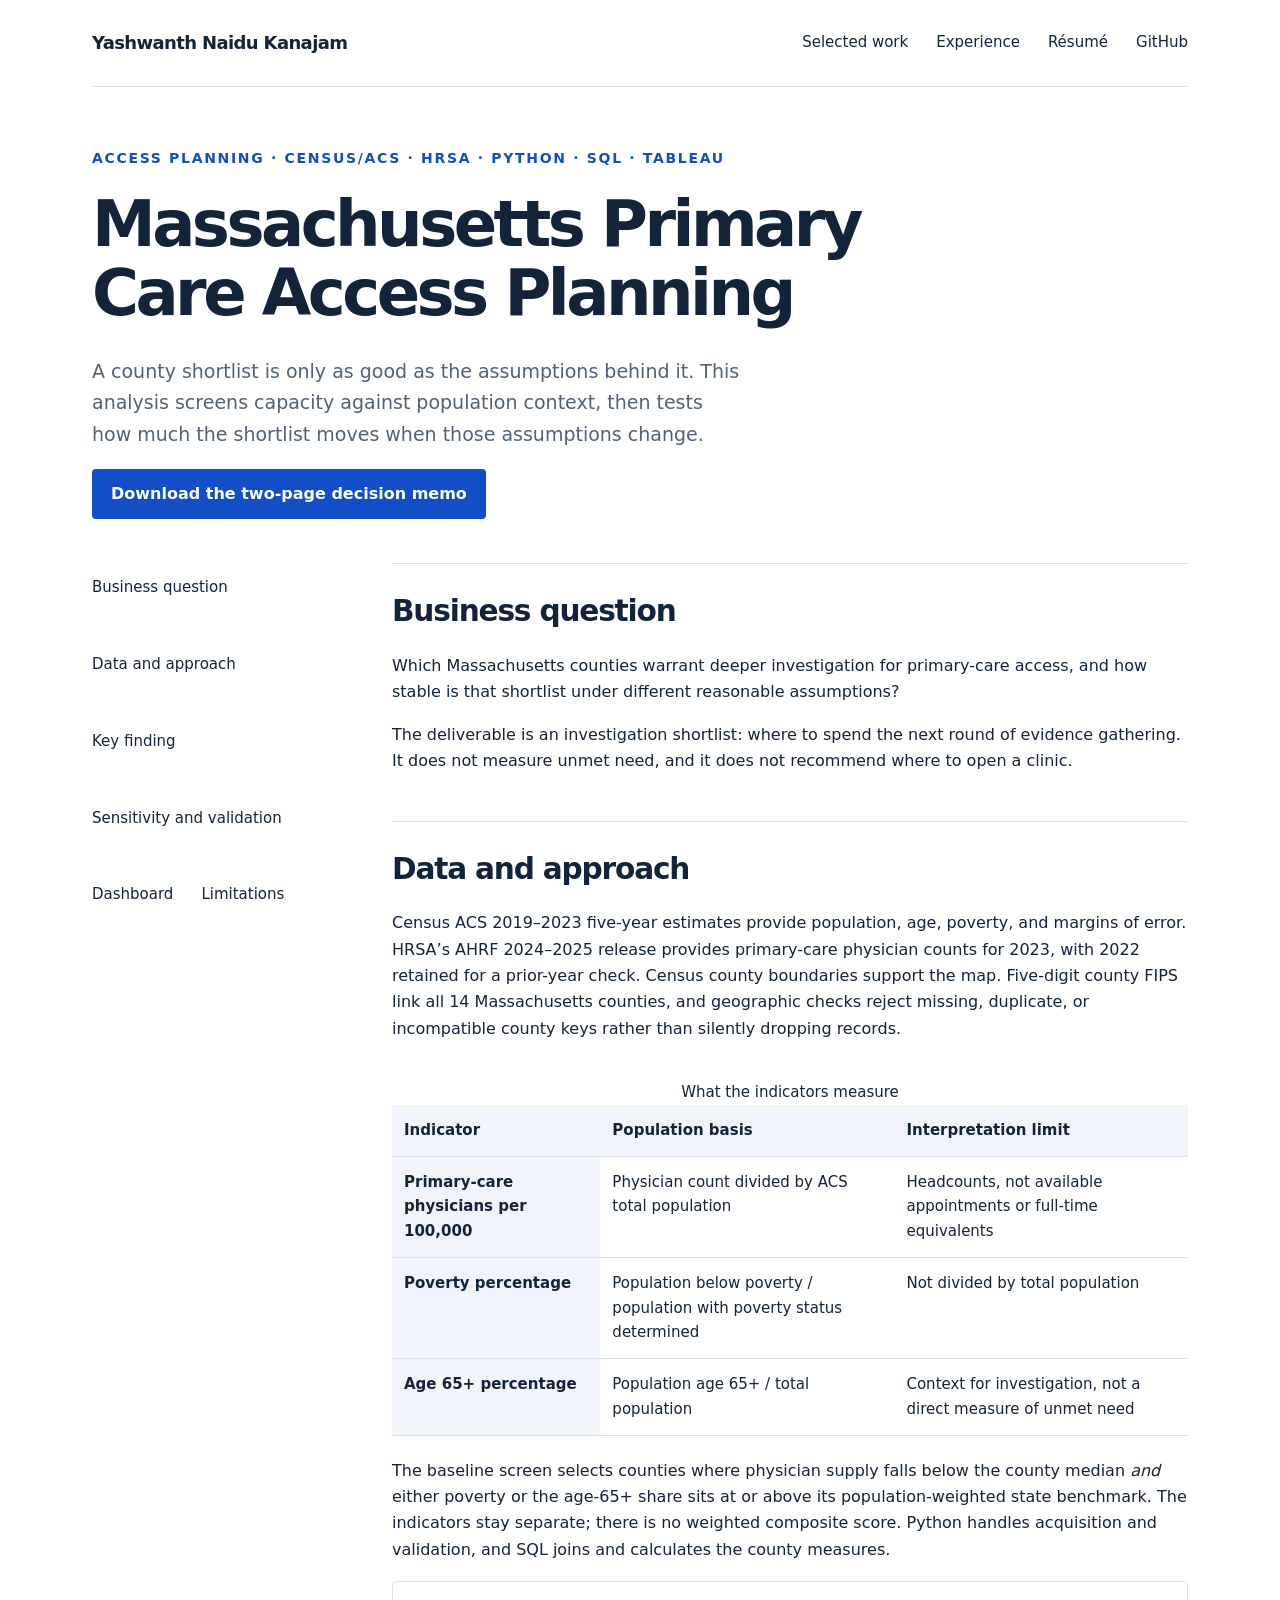
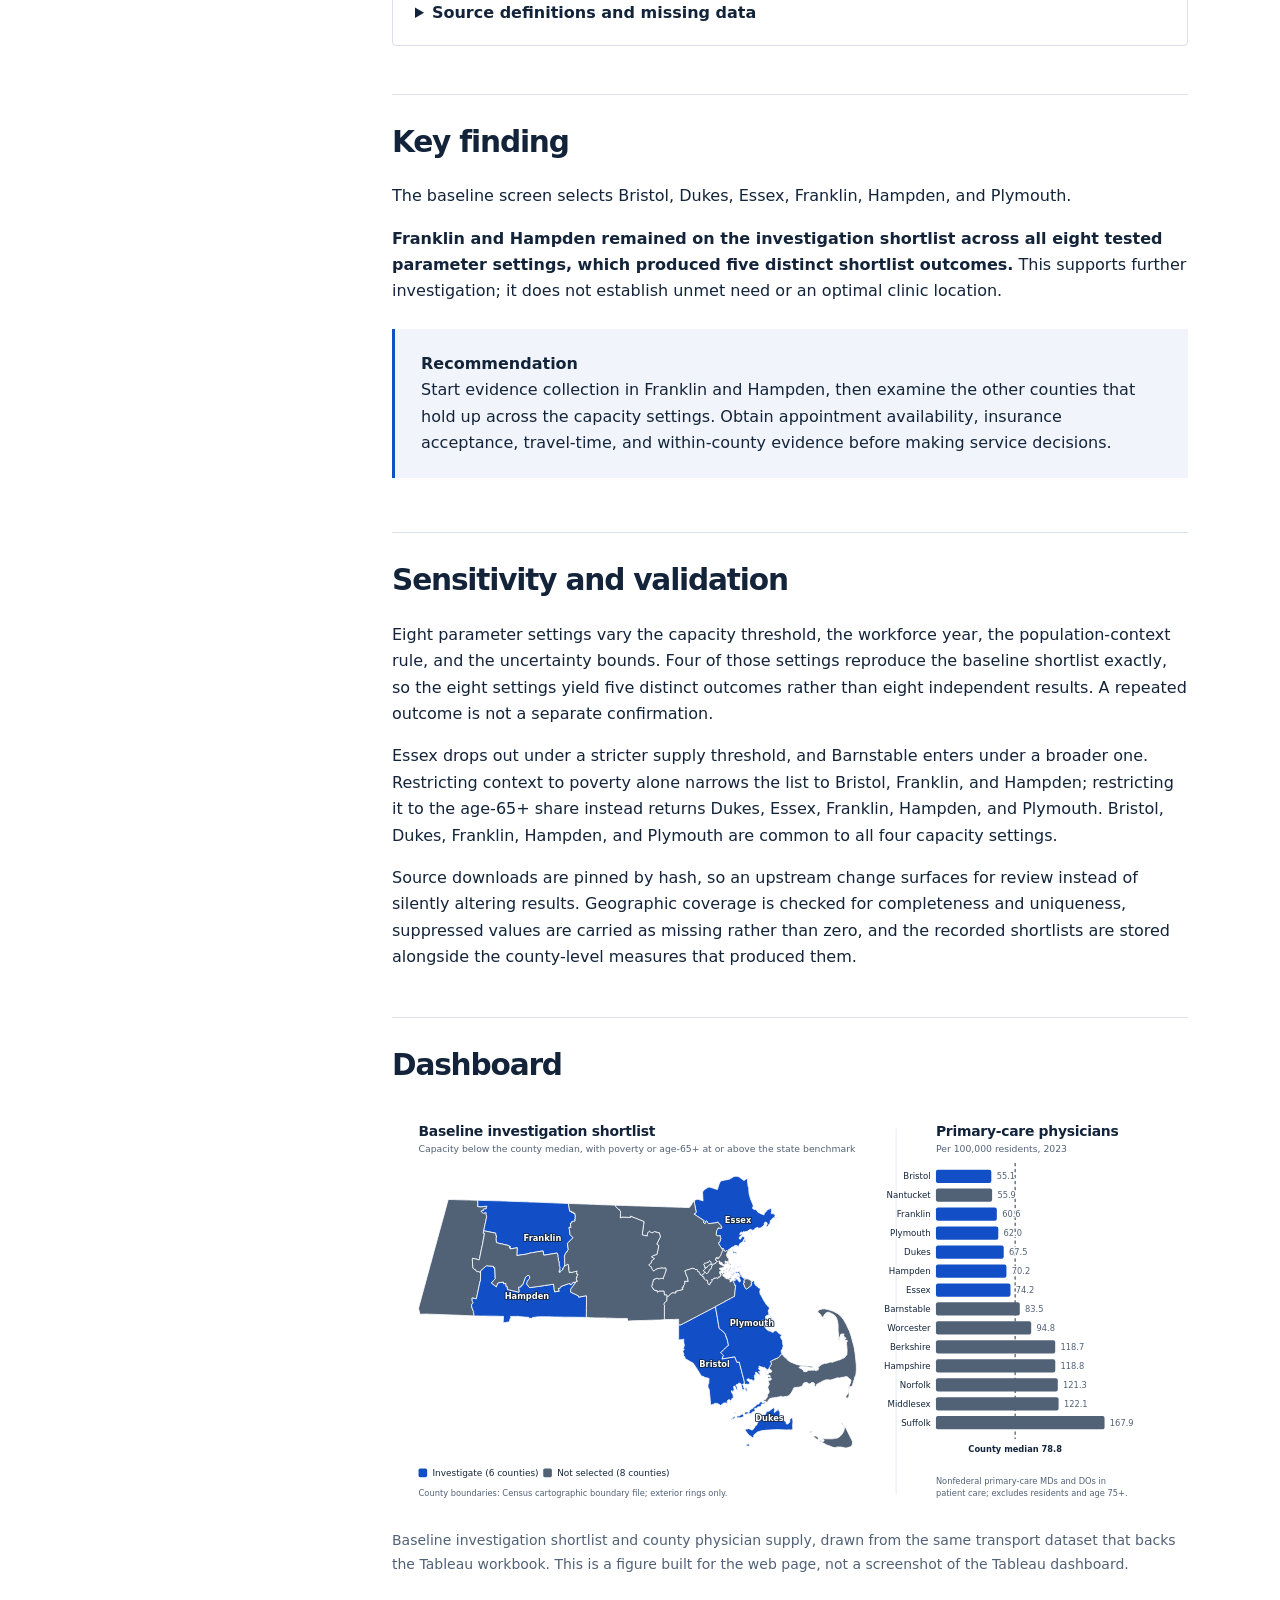
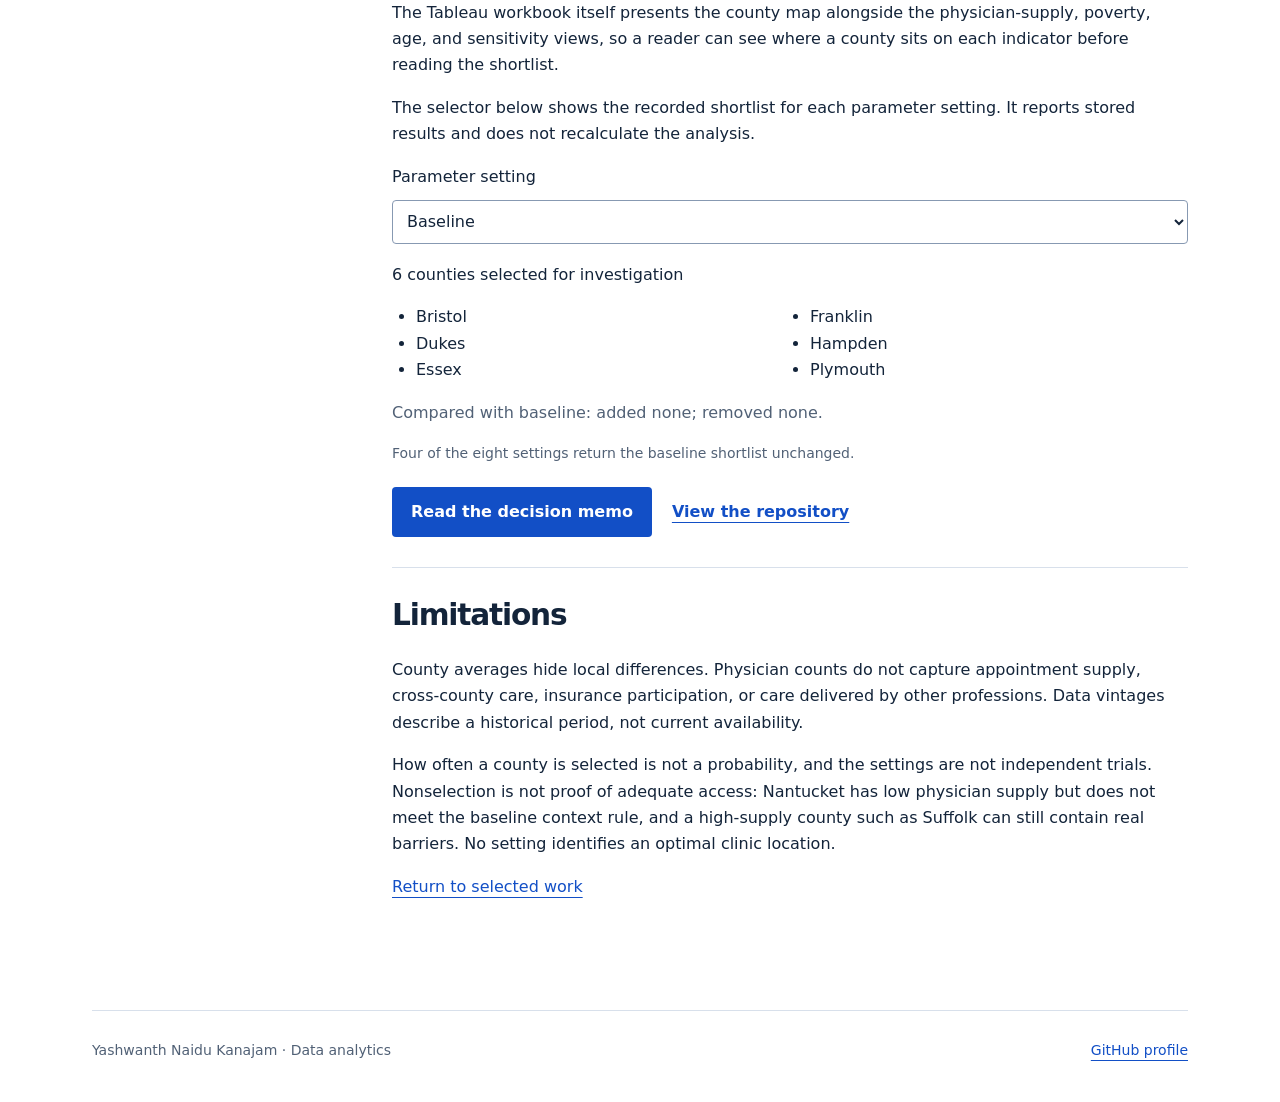
==== access/index.html @ 230876d1 "Lead with experience and simplify the navigation Deploy the current site: experience-led homepage wi" ====
<!doctype html><html lang="en"><head><meta charset="utf-8"><meta name="viewport" content="width=device-width,initial-scale=1"><title>Massachusetts Primary Care Access Planning | Yashwanth Naidu Kanajam</title><meta name="description" content="County-level public data, a transparent screen, and sensitivity testing behind a primary-care access investigation shortlist."><link rel="icon" type="image/svg+xml" href="data:image/svg+xml,%3Csvg xmlns='http://www.w3.org/2000/svg' viewBox='0 0 32 32'%3E%3Crect width='32' height='32' rx='5' fill='%2313243a'/%3E%3Cpath d='M7 8l7 9v8h4v-8l7-9h-5l-4 5-4-5z' fill='%238eb4ff'/%3E%3C/svg%3E"><link rel="stylesheet" href="../styles.css"><link rel="stylesheet" href="../explorer.css"><script defer src="../site.js"></script><script defer src="../access-data.js"></script><script defer src="../access.js"></script><link rel="canonical" href="https://yashwanth-kanajam.github.io/access/"><meta property="og:type" content="website"><meta property="og:url" content="https://yashwanth-kanajam.github.io/access/"><meta property="og:title" content="Massachusetts Primary Care Access Planning"><meta property="og:description" content="County-level public data, a transparent screen, and sensitivity testing behind a primary-care access investigation shortlist."></head><body><a class="skip" href="#main">Skip to content</a><div class="wrap"><header><a class="brand" href="../index.html">Yashwanth Naidu Kanajam</a><nav aria-label="Main navigation"><a href="../index.html#work">Selected work</a><a href="../index.html#experience">Experience</a><a href="../downloads/Yashwanth-Naidu-Kanajam-Resume.pdf">R&eacute;sum&eacute;</a><a href="https://github.com/yashwanth-kanajam">GitHub</a></nav></header><main id="main" tabindex="-1"><div class="case-head"><p class="eyebrow">Access planning · Census/ACS · HRSA · Python · SQL · Tableau</p><h1>Massachusetts Primary Care Access Planning</h1><p class="lead">A county shortlist is only as good as the assumptions behind it. This analysis screens capacity against population context, then tests how much the shortlist moves when those assumptions change.</p><a class="button" href="../downloads/access-decision-memo.pdf" download>Download the two-page decision memo</a></div><div class="case-grid"><nav class="case-nav" aria-label="Case study contents"><a href="#question">Business question</a><a href="#approach">Data and approach</a><a href="#finding">Key finding</a><a href="#sensitivity">Sensitivity and validation</a><a href="#dashboard">Dashboard</a><a href="#limitations">Limitations</a></nav><div class="case-body">
<section id="question"><h2>Business question</h2><p>Which Massachusetts counties warrant deeper investigation for primary-care access, and how stable is that shortlist under different reasonable assumptions?</p><p>The deliverable is an investigation shortlist: where to spend the next round of evidence gathering. It does not measure unmet need, and it does not recommend where to open a clinic.</p></section>
<section id="approach"><h2>Data and approach</h2><p>Census ACS 2019–2023 five-year estimates provide population, age, poverty, and margins of error. HRSA’s AHRF 2024–2025 release provides primary-care physician counts for 2023, with 2022 retained for a prior-year check. Census county boundaries support the map. Five-digit county FIPS link all 14 Massachusetts counties, and geographic checks reject missing, duplicate, or incompatible county keys rather than silently dropping records.</p><div class="table-scroll" tabindex="0" role="region" aria-label="Indicator definitions"><table><caption>What the indicators measure</caption><thead><tr><th scope="col">Indicator</th><th scope="col">Population basis</th><th scope="col">Interpretation limit</th></tr></thead><tbody><tr><th scope="row">Primary-care physicians per 100,000</th><td>Physician count divided by ACS total population</td><td>Headcounts, not available appointments or full-time equivalents</td></tr><tr><th scope="row">Poverty percentage</th><td>Population below poverty / population with poverty status determined</td><td>Not divided by total population</td></tr><tr><th scope="row">Age 65+ percentage</th><td>Population age 65+ / total population</td><td>Context for investigation, not a direct measure of unmet need</td></tr></tbody></table></div>
<p>The baseline screen selects counties where physician supply falls below the county median <em>and</em> either poverty or the age-65+ share sits at or above its population-weighted state benchmark. The indicators stay separate; there is no weighted composite score. Python handles acquisition and validation, and SQL joins and calculates the county measures.</p>
<details><summary>Source definitions and missing data</summary><p>The workforce measure covers nonfederal MDs and DOs in primary-care patient care. It excludes hospital residents and physicians aged 75+, and does not include nurse practitioners or physician assistants.</p><p>The selected source inputs are complete. The workflow nevertheless treats suppressed or unavailable values as missing, never zero; incomplete benchmark inputs stop the analysis. A missing prior-year value makes that setting indeterminate rather than treating the county as unselected.</p><p>ACS margins of error are retained. Percentage margins use the documented subset formula, with the conservative addition fallback when needed. Uncertainty bounds hold state benchmarks fixed and are not significance tests.</p></details></section>
<section id="finding"><h2>Key finding</h2><p>The baseline screen selects Bristol, Dukes, Essex, Franklin, Hampden, and Plymouth.</p><p><strong>Franklin and Hampden remained on the investigation shortlist across all eight tested parameter settings, which produced five distinct shortlist outcomes.</strong> This supports further investigation; it does not establish unmet need or an optimal clinic location.</p><div class="callout"><strong>Recommendation</strong><p>Start evidence collection in Franklin and Hampden, then examine the other counties that hold up across the capacity settings. Obtain appointment availability, insurance acceptance, travel-time, and within-county evidence before making service decisions.</p></div></section>
<section id="sensitivity"><h2>Sensitivity and validation</h2><p>Eight parameter settings vary the capacity threshold, the workforce year, the population-context rule, and the uncertainty bounds. Four of those settings reproduce the baseline shortlist exactly, so the eight settings yield five distinct outcomes rather than eight independent results. A repeated outcome is not a separate confirmation.</p><p>Essex drops out under a stricter supply threshold, and Barnstable enters under a broader one. Restricting context to poverty alone narrows the list to Bristol, Franklin, and Hampden; restricting it to the age-65+ share instead returns Dukes, Essex, Franklin, Hampden, and Plymouth. Bristol, Dukes, Franklin, Hampden, and Plymouth are common to all four capacity settings.</p><p>Source downloads are pinned by hash, so an upstream change surfaces for review instead of silently altering results. Geographic coverage is checked for completeness and uniqueness, suppressed values are carried as missing rather than zero, and the recorded shortlists are stored alongside the county-level measures that produced them.</p></section>
<section id="dashboard"><h2>Dashboard</h2><figure style="margin:24px 0"><a href="../assets/ma_access_overview.svg" aria-label="Open the full-size shortlist and physician-supply figure"><img src="../assets/ma_access_overview.svg" width="1200" height="620" style="display:block;width:100%;height:auto" alt="Left: map of the 14 Massachusetts counties with the six baseline shortlist counties — Bristol, Dukes, Essex, Franklin, Hampden, and Plymouth — filled in blue. Right: primary-care physicians per 100,000 residents by county, sorted ascending, with the county median of 78.8 marked; Nantucket falls below the median but is not shortlisted." loading="lazy"></a><figcaption class="meta" style="margin-top:12px">Baseline investigation shortlist and county physician supply, drawn from the same transport dataset that backs the Tableau workbook. This is a figure built for the web page, not a screenshot of the Tableau dashboard.</figcaption></figure><p>The Tableau workbook itself presents the county map alongside the physician-supply, poverty, age, and sensitivity views, so a reader can see where a county sits on each indicator before reading the shortlist.</p><p>The selector below shows the recorded shortlist for each parameter setting. It reports stored results and does not recalculate the analysis.</p><div id="scenario-app" hidden><label for="scenario-choice">Parameter setting</label><select id="scenario-choice"></select><p id="scenario-status" role="status"></p><ul id="scenario-counties"></ul><p id="scenario-change" class="quiet"></p></div><noscript><p>Baseline: Bristol, Dukes, Essex, Franklin, Hampden, and Plymouth. Read the decision memo for the full comparison across settings.</p></noscript><p class="meta">Four of the eight settings return the baseline shortlist unchanged.</p><div class="action-row"><a class="button" href="../downloads/access-decision-memo.pdf" download>Read the decision memo</a><a class="text-link" href="https://github.com/yashwanth-kanajam/ma-primary-care-access">View the repository</a></div></section>
<section id="limitations"><h2>Limitations</h2><p>County averages hide local differences. Physician counts do not capture appointment supply, cross-county care, insurance participation, or care delivered by other professions. Data vintages describe a historical period, not current availability.</p><p>How often a county is selected is not a probability, and the settings are not independent trials. Nonselection is not proof of adequate access: Nantucket has low physician supply but does not meet the baseline context rule, and a high-supply county such as Suffolk can still contain real barriers. No setting identifies an optimal clinic location.</p><p><a href="../index.html#work">Return to selected work</a></p></section>
</div></div></main><footer><span>Yashwanth Naidu Kanajam · Data analytics</span><a href="https://github.com/yashwanth-kanajam">GitHub profile</a></footer></div></body></html>
---- styles.css ----
@charset "UTF-8";
/* Local-first portfolio: no font, analytics, or asset requests to third parties. */
:root{--ink:#13243a;--muted:#516176;--blue:#124fc6;--paper:#fff;--line:#d8e0eb;--wash:#f1f5fb;--orange:#b34813}*{box-sizing:border-box}html{scroll-behavior:smooth;scroll-padding-top:2rem}body{margin:0;background:var(--paper);color:var(--ink);font:1rem/1.65 system-ui,-apple-system,BlinkMacSystemFont,"Segoe UI",sans-serif}a{color:var(--blue);text-underline-offset:5px}a:hover{text-decoration-thickness:2px}a:focus-visible,summary:focus-visible{outline:3px solid var(--blue);outline-offset:5px}.wrap{max-width:1160px;margin:auto;padding:0 32px}.skip{position:absolute;left:16px;top:-100px;background:white;padding:12px;z-index:5}.skip:focus{top:12px}.draft{background:var(--ink);color:white;padding:9px 24px;font-size:.875rem;text-align:center}header{display:flex;justify-content:space-between;align-items:center;gap:24px;padding:28px 0;border-bottom:1px solid var(--line)}.brand{color:var(--ink);text-decoration:none;font-weight:750;letter-spacing:-.035em;font-size:1.125rem}nav{display:flex;gap:28px;flex-wrap:wrap}nav a{color:var(--ink);font-size:.9375rem;text-decoration:none}.hero{padding:76px 0 68px;display:grid;grid-template-columns:1.5fr 1fr;gap:60px;align-items:end}.eyebrow{text-transform:uppercase;letter-spacing:.12em;font-size:.875rem;font-weight:700;color:var(--blue);margin:0 0 20px}h1,h2,h3,p{margin-top:0}h1{font-size:clamp(2.75rem,6vw,5rem);font-weight:650;line-height:1.08;letter-spacing:-.055em;margin-bottom:28px;max-width:850px}h2{font-size:clamp(1.9rem,3vw,2.7rem);line-height:1.15;letter-spacing:-.04em}h3{font-size:1.4rem;line-height:1.3;letter-spacing:-.02em}.lead{font-size:1.1875rem;color:var(--muted);max-width:650px}.hero-note{padding:24px 0 0;border-top:3px solid var(--blue);color:var(--muted)}.hero-note strong{display:block;color:var(--ink);margin-bottom:10px}.button{display:inline-block;background:var(--blue);color:#fff;text-decoration:none;padding:12px 19px;border-radius:4px;font-weight:650}.section{padding:60px 0;border-top:1px solid var(--line)}.section-head{display:flex;align-items:baseline;justify-content:space-between;gap:20px;margin-bottom:28px}.section-head h2{margin:0}.meta{font-size:.875rem;color:var(--muted)}.feature{background:var(--wash);display:grid;grid-template-columns:1fr 1fr;border:1px solid var(--line);border-radius:8px;overflow:hidden}.feature-copy,.figure{padding:36px}.status{font-size:.875rem;font-weight:650;color:#704308;background:#fff0cd;border-radius:3px;padding:4px 9px;display:inline-block;margin-bottom:22px}.status.planned{color:var(--muted);background:#eaf0f7}.feature h3{font-size:2rem;max-width:440px}.tags{display:flex;flex-wrap:wrap;gap:8px;padding:0;list-style:none;margin:22px 0}.tags li{font-size:.875rem;padding:3px 10px;border:1px solid #bdcadd;border-radius:3px}.figure{background:var(--ink);color:#fff;margin:0;display:flex;flex-direction:column;justify-content:center}.figure figcaption{font-size:1.1rem;font-weight:650;margin-bottom:28px}.bar-row{margin-bottom:22px}.bar-label{display:flex;justify-content:space-between;gap:12px;font-size:.9375rem;margin-bottom:8px;flex-wrap:wrap}.bar{height:26px;background:#ea9867;width:100%;border-radius:0 3px 3px 0}.bar.correct{width:42.974%;background:#8eb4ff}.figure .meta{color:#c3d0e3}.figure .delta{font-size:1.8rem;line-height:1.25;font-weight:650;margin:12px 0}.grid{display:grid;grid-template-columns:1fr 1fr;gap:24px;margin-top:24px}.project{border:1px solid var(--line);padding:28px;border-radius:6px}.project p:last-child{margin-bottom:0}.number{color:var(--blue);font-weight:750;font-size:.875rem;letter-spacing:.1em;margin-bottom:14px}.principles{display:grid;grid-template-columns:repeat(3,1fr);gap:32px}.principles p{color:var(--muted)}footer{border-top:1px solid var(--line);padding:28px 0 40px;display:flex;justify-content:space-between;gap:20px;color:var(--muted);font-size:.875rem}.case-head{padding:60px 0 44px}.case-head h1{font-size:clamp(2.5rem,5vw,4rem)}.case-grid{display:grid;grid-template-columns:240px minmax(0,1fr);gap:60px;padding-bottom:64px}.case-nav{align-self:start;position:sticky;top:24px}.case-nav a{display:block;margin:12px 0}.case-body section{padding:30px 0;border-top:1px solid var(--line)}.case-body h2{font-size:1.85rem}.callout{background:var(--wash);border-left:3px solid var(--blue);padding:22px 26px;margin:24px 0}.callout p:last-child{margin:0}table{width:100%;border-collapse:collapse;font-size:.9375rem;margin:22px 0}th,td{text-align:left;padding:13px 12px;border-bottom:1px solid var(--line);vertical-align:top}th{background:var(--wash)}.table-scroll{overflow-x:auto}code{font-size:.875rem;background:var(--wash);padding:2px 5px;border-radius:3px}pre{background:var(--ink);color:#edf3ff;padding:24px;overflow-x:auto;line-height:1.6;border-radius:4px}pre code{background:none;padding:0;color:inherit}details{border:1px solid var(--line);border-radius:4px;padding:18px 22px;margin:18px 0}summary{font-weight:650;cursor:pointer}details[open] summary{margin-bottom:16px}.text-link{font-weight:650}.quiet{color:var(--muted)}@media(max-width:760px){.wrap{padding:0 20px}header{align-items:flex-start;flex-direction:column;gap:14px;padding:22px 0}nav{gap:22px}.hero{grid-template-columns:1fr;gap:30px;padding:44px 0}.hero-note{max-width:100%}.feature,.grid,.principles,.case-grid{grid-template-columns:1fr}.feature-copy,.figure{padding:25px}.section{padding:40px 0}.section-head{display:block}.section-head .meta{margin-top:12px}.case-grid{gap:20px}.case-nav{position:static;display:flex;gap:16px;flex-wrap:wrap}.case-nav a{margin:0}.case-head{padding-top:40px}footer{flex-direction:column;gap:6px}}@media(prefers-reduced-motion:reduce){html{scroll-behavior:auto}}@media print{.draft,nav,.skip,.case-nav{display:none}.hero,.feature,.case-grid{display:block}.figure{background:white;color:#13243a}.figure .meta{color:#516176}.section{break-inside:avoid}a{color:inherit}}
/* Small usability refinements to the retained layout. */
.hero{padding:44px 0;gap:40px}.hero h1{font-size:clamp(2.5rem,5vw,3.7rem)}
.project{transition:border-color .15s ease}.project:hover,.project:focus-within{border-color:var(--blue)}
.case-nav a[aria-current]{font-weight:750;text-decoration-thickness:3px}
.table-scroll:focus-visible,pre:focus-visible{outline:3px solid var(--blue);outline-offset:3px}
#scenario-choice,#api-choice{display:block;width:100%;max-width:100%;padding:10px;color:var(--ink);background:white;border:1px solid #8799b2;border-radius:4px;margin:10px 0 18px}
#scenario-counties{columns:2;padding-left:24px}pre{max-width:100%}code{overflow-wrap:anywhere}pre code{overflow-wrap:normal}
@media(max-width:760px){.case-head h1{font-size:2.2rem}.hero{gap:24px}.case-nav{font-size:.9375rem}#scenario-counties{columns:1}}
@media(prefers-reduced-motion:reduce){.project{transition:none}}

.case-body,.case-nav{min-width:0}.case-body details{min-width:0}main:focus{outline:none}
@media(max-width:760px){.case-grid{grid-template-columns:minmax(0,1fr)}}
---- explorer.css ----
[hidden]{display:none!important}button,input,select{font:inherit}button,select{min-height:44px}button{cursor:pointer}button:disabled{cursor:not-allowed;opacity:.55}button:focus-visible,input:focus-visible,select:focus-visible{outline:3px solid var(--blue);outline-offset:4px}.explorer-head{padding:44px 0 28px;display:flex;justify-content:space-between;align-items:flex-end;gap:24px}.explorer-head h1{font-size:clamp(2.4rem,5vw,4rem);margin-bottom:14px}.explorer-head p:last-child{margin-bottom:0}.explorer-head>a{white-space:nowrap;font-size:.9375rem}.view-switch{display:flex;gap:8px;border-bottom:1px solid var(--line);padding:0 0 16px;flex-wrap:wrap}.view-switch button{background:white;border:1px solid var(--line);padding:10px 18px;border-radius:4px;font-weight:650;color:var(--ink)}.view-switch button[aria-pressed=true]{background:var(--ink);border-color:var(--ink);color:white}.view-switch button:hover{border-color:var(--blue)}.explorer-panel{padding:30px 0}.panel-heading{display:flex;align-items:center;justify-content:space-between;gap:20px}.panel-heading h2{font-size:1.85rem;margin-bottom:12px}.panel-heading p{max-width:750px}.secondary-button{border:1px solid #8799b2;border-radius:4px;padding:9px 14px;background:white;color:var(--ink);font-weight:600;text-decoration:none;display:inline-block;font-size:.9375rem;white-space:nowrap}.secondary-button:hover{background:var(--wash)}.controls{display:flex;align-items:flex-end;gap:18px;flex-wrap:wrap;margin:12px 0 22px}.controls label{display:block;font-weight:650;font-size:.875rem;margin-bottom:6px}.controls select{border:1px solid #8799b2;border-radius:4px;padding:8px 34px 8px 12px;color:var(--ink);background:white;max-width:100%}.measure-control{flex:1;min-width:240px}.measure-control select{width:100%}.kpis{display:grid;grid-template-columns:repeat(3,1fr);gap:1px;background:var(--line);border:1px solid var(--line);border-radius:5px;overflow:hidden;margin:22px 0}.kpi{background:var(--wash);padding:22px;min-width:0}.kpi span{display:block;font-size:.875rem;color:var(--muted);line-height:1.4}.kpi strong{display:block;font-size:clamp(1.5rem,3vw,2.2rem);letter-spacing:-.04em;margin-top:10px;line-height:1.15}.chart-box{margin:24px 0 16px;border:1px solid var(--line);padding:28px;border-radius:5px}.chart-box figcaption{font-weight:700;font-size:1.1rem;margin-bottom:24px}.horizontal-chart{display:flex;flex-direction:column;gap:15px}.chart-row{display:grid;grid-template-columns:110px minmax(0,1fr) 115px;align-items:center;gap:16px;font-size:.9375rem}.chart-value{text-align:right;font-variant-numeric:tabular-nums}.chart-track{height:20px;background:var(--wash);border-left:1px solid #94a4b8}.chart-bar{height:100%;background:var(--blue);border-radius:0 3px 3px 0;transition:width .18s ease}.chart-bar.incorrect{background:var(--orange)}.chart-note{font-size:.9375rem;color:var(--muted);max-width:900px}.explorer-foot{padding:26px 0 40px;border-top:1px solid var(--line)}.claim-groups{display:flex;gap:24px;flex-wrap:wrap;border:1px solid var(--line);padding:18px 22px;margin:18px 0}.claim-groups legend{font-weight:650;padding:0 8px}.claim-groups label{display:flex;align-items:center;gap:10px;min-height:44px;cursor:pointer}.claim-groups input{height:20px;width:20px;accent-color:var(--blue)}.filter-error{color:#952d14;background:#fff1ed;padding:14px 18px;border-left:3px solid #952d14}.action-row{display:flex;align-items:center;gap:20px;flex-wrap:wrap;margin-top:22px}.download-list{display:grid;grid-template-columns:1fr 1fr;gap:12px;list-style:none;padding:0}.download-list a{display:block;border:1px solid var(--line);padding:16px;border-radius:4px;text-decoration:none}.download-list a:hover{background:var(--wash)}.download-list small{display:block;color:var(--muted);font-size:.875rem}.about-grid{display:grid;grid-template-columns:1.5fr 1fr;gap:60px}.about-links{border-left:1px solid var(--line);padding-left:28px}.about-links p{max-width:330px}.skills-evidence{display:grid;grid-template-columns:repeat(2,1fr);gap:18px}.skills-evidence>div{border-top:1px solid var(--line);padding-top:14px}.skills-evidence strong{display:block}.skills-evidence p{color:var(--muted);font-size:.9375rem;margin:6px 0 0}@media(max-width:760px){.explorer-head{align-items:flex-start;flex-direction:column;gap:12px}.explorer-head>a{white-space:normal}.panel-heading{align-items:flex-start;flex-direction:column;gap:0}.controls{gap:14px}.controls>div:not(.measure-control){flex:1}.controls select{width:100%}.measure-control{min-width:100%}.controls>button{width:100%}.kpis{grid-template-columns:1fr}.kpi{display:flex;align-items:center;justify-content:space-between;gap:20px;padding:17px 20px}.kpi span{max-width:170px}.kpi strong{margin:0;font-size:1.7rem;text-align:right}.chart-box{padding:20px 14px}.chart-row{grid-template-columns:77px minmax(0,1fr) 83px;gap:8px;font-size:.875rem}.chart-value{overflow-wrap:anywhere}.chart-label{overflow-wrap:anywhere}.chart-track{height:17px}.view-switch{gap:8px}.view-switch button{flex:1;padding:10px;font-size:.875rem}.claim-groups{gap:12px}.download-list,.about-grid,.skills-evidence{grid-template-columns:1fr}.about-grid{gap:22px}.about-links{border-left:0;border-top:1px solid var(--line);padding:24px 0 0}}@media(prefers-reduced-motion:reduce){.chart-bar{transition:none}}@media print{.view-switch,.controls,.claim-groups,.secondary-button{display:none}.kpis{grid-template-columns:repeat(3,1fr)}.explorer-panel{break-inside:avoid}.chart-box{break-inside:avoid}}
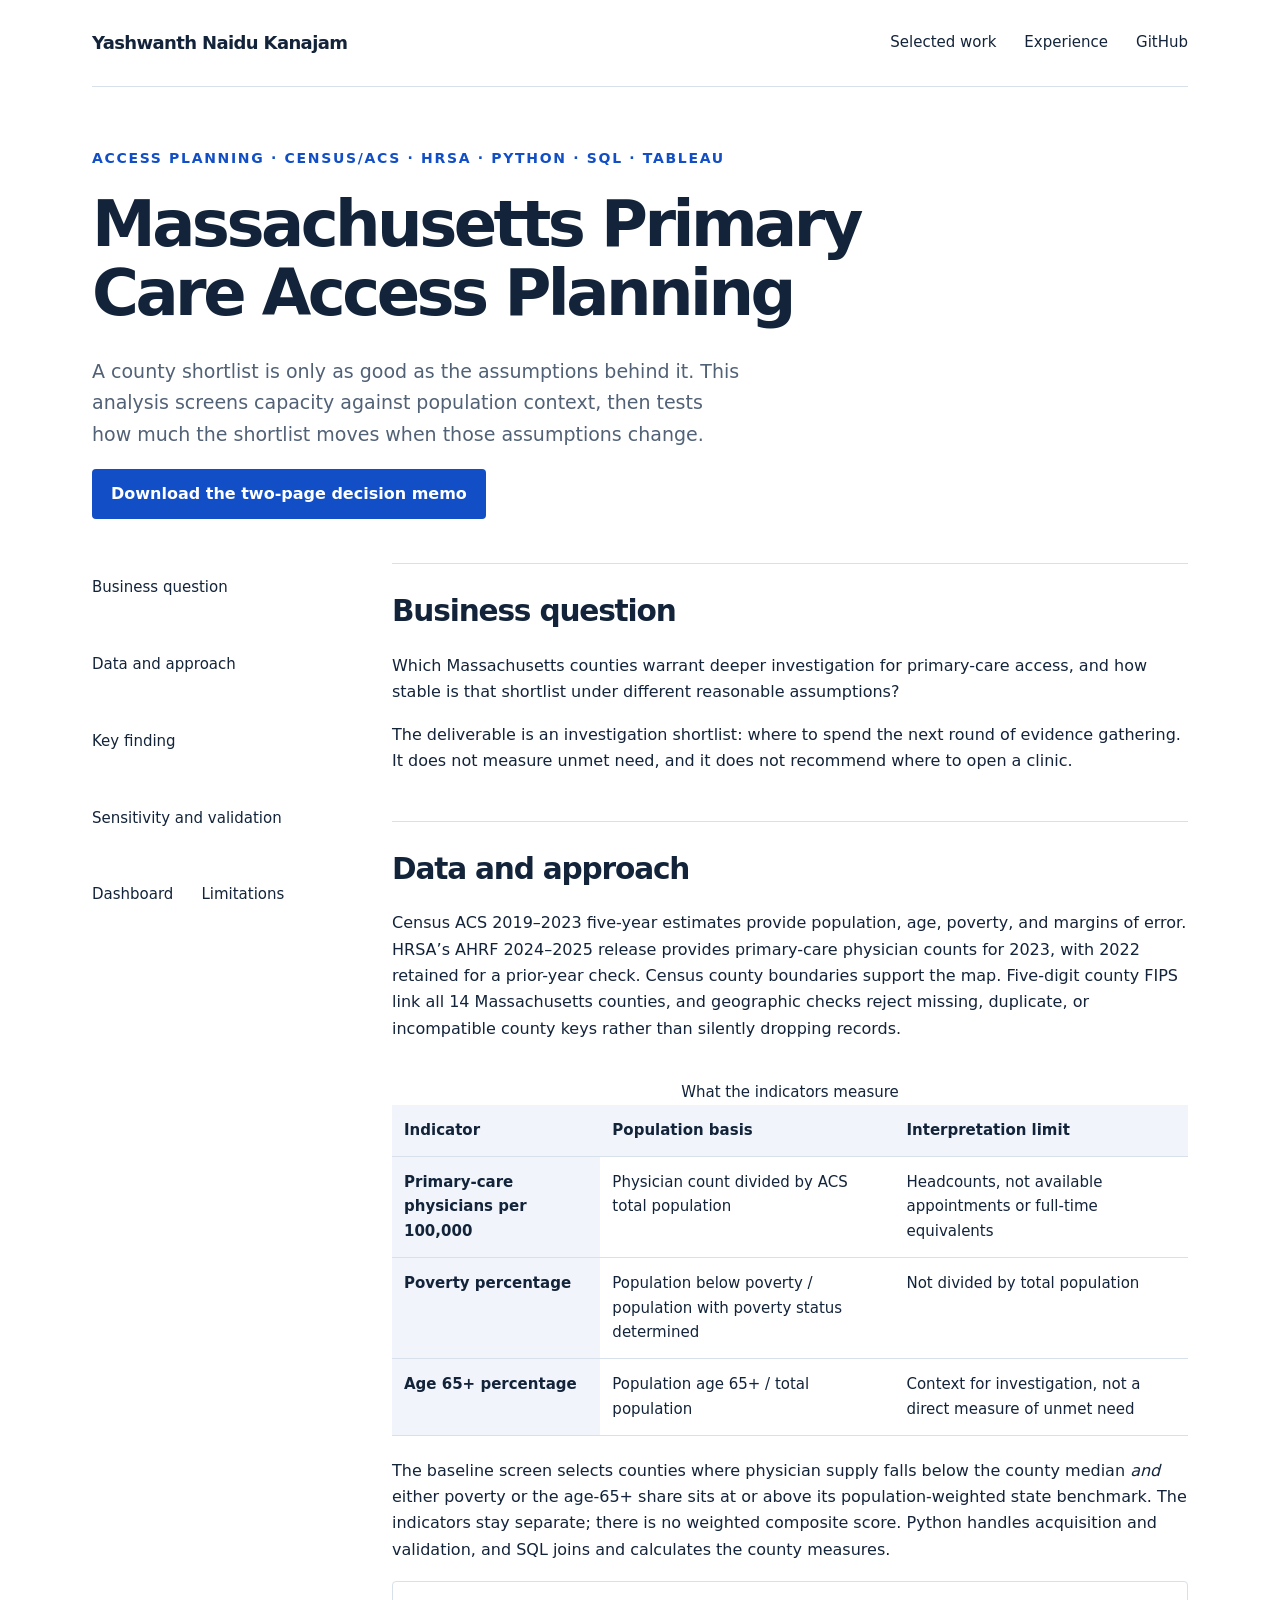
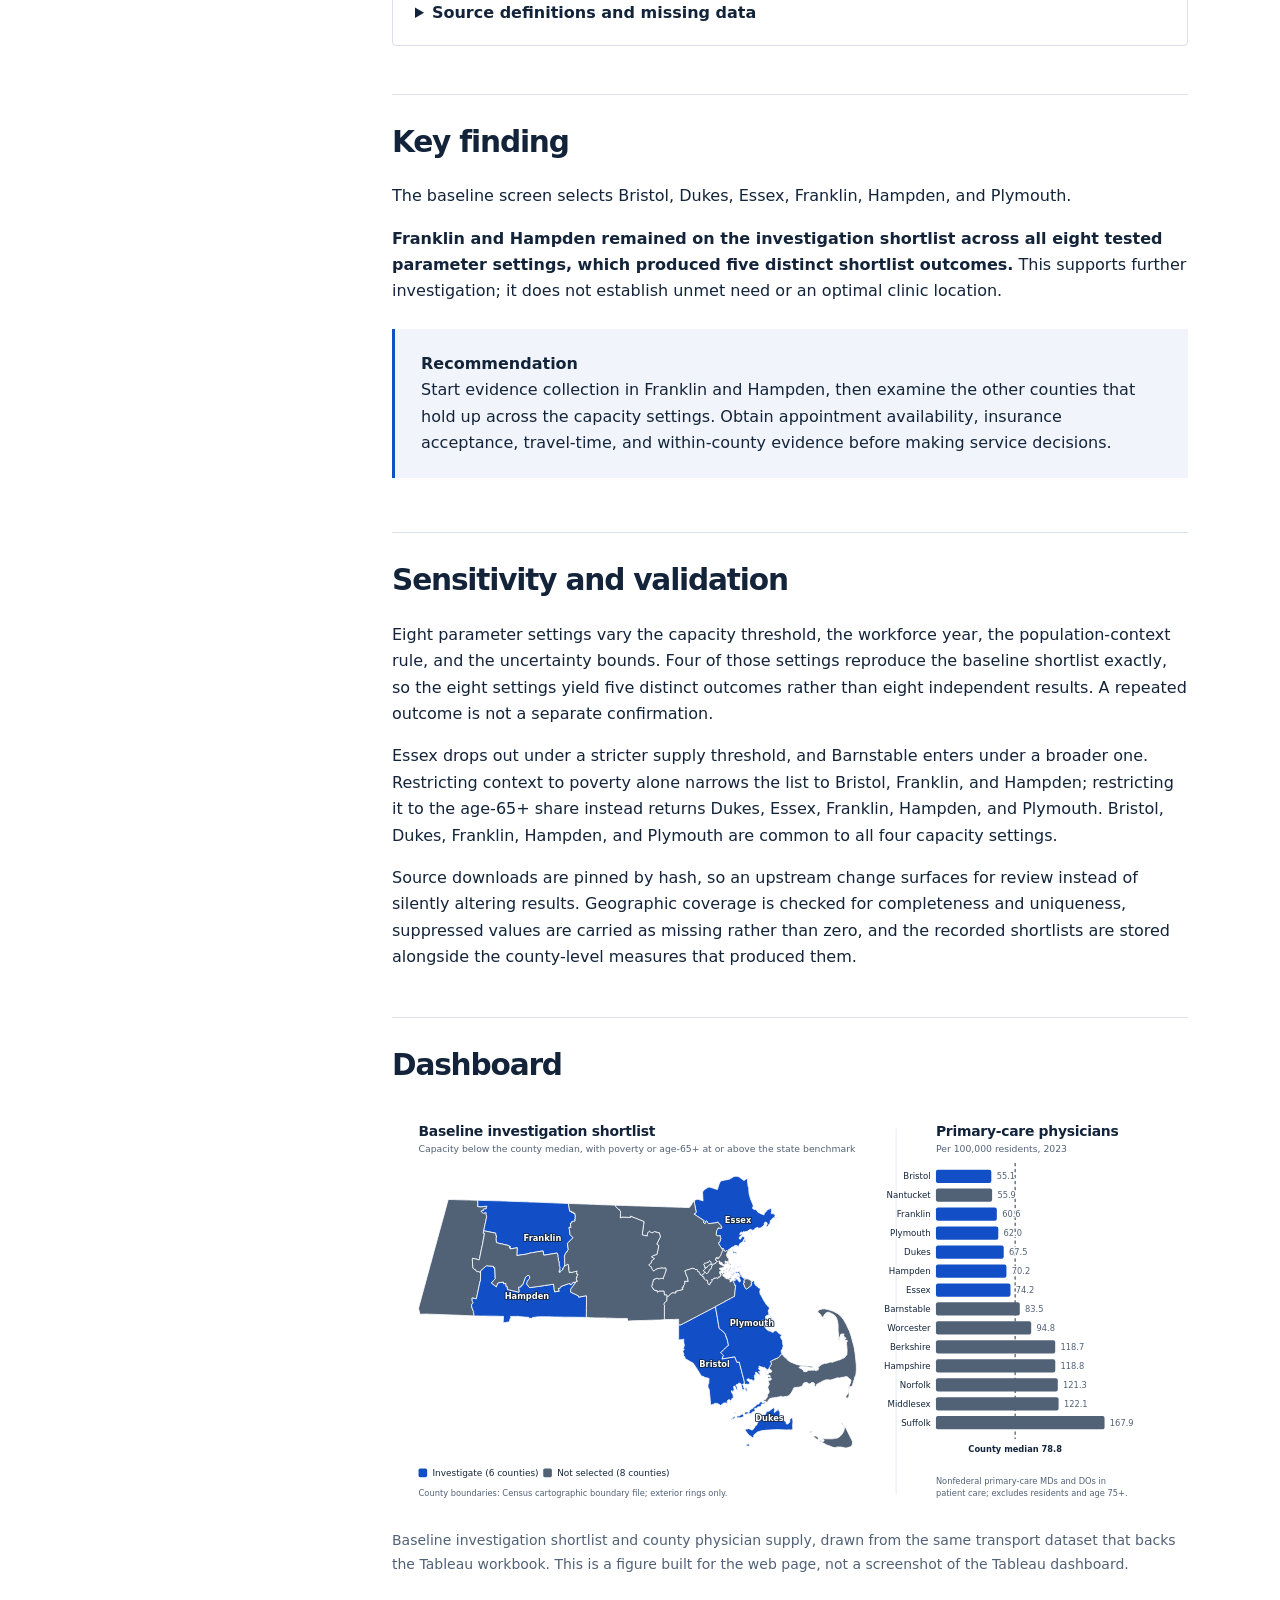
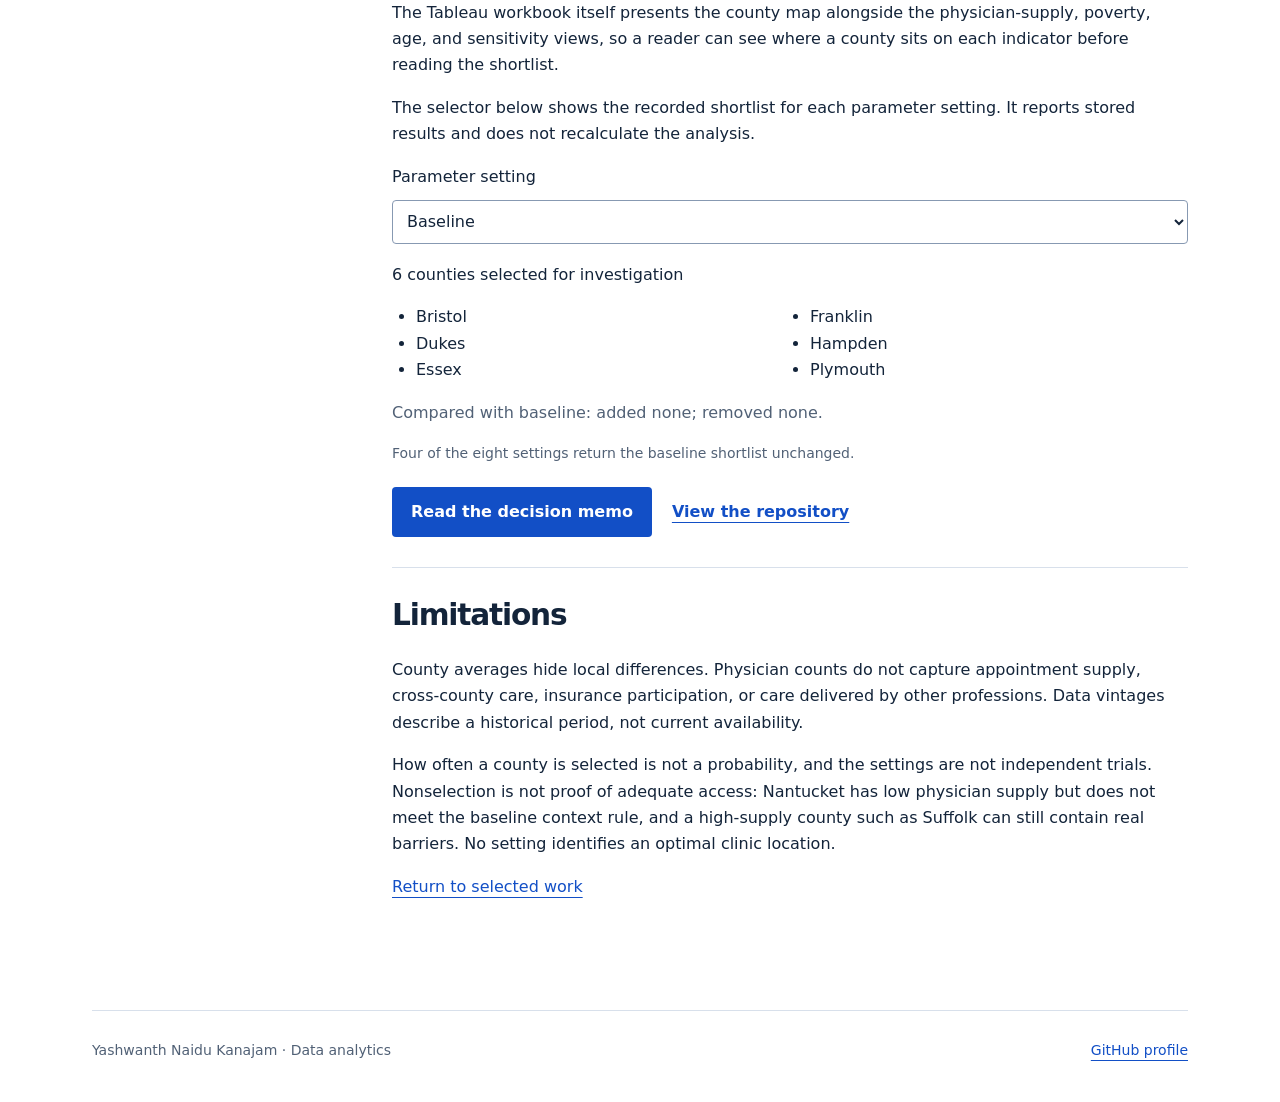
==== commit fe0b79aa: "Lead with experience and simplify the navigation Deploy the current site: experience-led homepage wi" ====
--- a/access/index.html
+++ b/access/index.html
@@ -1,4 +1,4 @@
-<!doctype html><html lang="en"><head><meta charset="utf-8"><meta name="viewport" content="width=device-width,initial-scale=1"><title>Massachusetts Primary Care Access Planning | Yashwanth Naidu Kanajam</title><meta name="description" content="County-level public data, a transparent screen, and sensitivity testing behind a primary-care access investigation shortlist."><link rel="icon" type="image/svg+xml" href="data:image/svg+xml,%3Csvg xmlns='http://www.w3.org/2000/svg' viewBox='0 0 32 32'%3E%3Crect width='32' height='32' rx='5' fill='%2313243a'/%3E%3Cpath d='M7 8l7 9v8h4v-8l7-9h-5l-4 5-4-5z' fill='%238eb4ff'/%3E%3C/svg%3E"><link rel="stylesheet" href="../styles.css"><link rel="stylesheet" href="../explorer.css"><script defer src="../site.js"></script><script defer src="../access-data.js"></script><script defer src="../access.js"></script><link rel="canonical" href="https://yashwanth-kanajam.github.io/access/"><meta property="og:type" content="website"><meta property="og:url" content="https://yashwanth-kanajam.github.io/access/"><meta property="og:title" content="Massachusetts Primary Care Access Planning"><meta property="og:description" content="County-level public data, a transparent screen, and sensitivity testing behind a primary-care access investigation shortlist."></head><body><a class="skip" href="#main">Skip to content</a><div class="wrap"><header><a class="brand" href="../index.html">Yashwanth Naidu Kanajam</a><nav aria-label="Main navigation"><a href="../index.html#work">Selected work</a><a href="../index.html#experience">Experience</a><a href="../downloads/Yashwanth-Naidu-Kanajam-Resume.pdf">R&eacute;sum&eacute;</a><a href="https://github.com/yashwanth-kanajam">GitHub</a></nav></header><main id="main" tabindex="-1"><div class="case-head"><p class="eyebrow">Access planning · Census/ACS · HRSA · Python · SQL · Tableau</p><h1>Massachusetts Primary Care Access Planning</h1><p class="lead">A county shortlist is only as good as the assumptions behind it. This analysis screens capacity against population context, then tests how much the shortlist moves when those assumptions change.</p><a class="button" href="../downloads/access-decision-memo.pdf" download>Download the two-page decision memo</a></div><div class="case-grid"><nav class="case-nav" aria-label="Case study contents"><a href="#question">Business question</a><a href="#approach">Data and approach</a><a href="#finding">Key finding</a><a href="#sensitivity">Sensitivity and validation</a><a href="#dashboard">Dashboard</a><a href="#limitations">Limitations</a></nav><div class="case-body">
+<!doctype html><html lang="en"><head><meta charset="utf-8"><meta name="viewport" content="width=device-width,initial-scale=1"><title>Massachusetts Primary Care Access Planning | Yashwanth Naidu Kanajam</title><meta name="description" content="County-level public data, a transparent screen, and sensitivity testing behind a primary-care access investigation shortlist."><link rel="icon" type="image/svg+xml" href="data:image/svg+xml,%3Csvg xmlns='http://www.w3.org/2000/svg' viewBox='0 0 32 32'%3E%3Crect width='32' height='32' rx='5' fill='%2313243a'/%3E%3Cpath d='M7 8l7 9v8h4v-8l7-9h-5l-4 5-4-5z' fill='%238eb4ff'/%3E%3C/svg%3E"><link rel="stylesheet" href="../styles.css"><link rel="stylesheet" href="../explorer.css"><script defer src="../site.js"></script><script defer src="../access-data.js"></script><script defer src="../access.js"></script><link rel="canonical" href="https://yashwanth-kanajam.github.io/access/"><meta property="og:type" content="website"><meta property="og:url" content="https://yashwanth-kanajam.github.io/access/"><meta property="og:title" content="Massachusetts Primary Care Access Planning"><meta property="og:description" content="County-level public data, a transparent screen, and sensitivity testing behind a primary-care access investigation shortlist."></head><body><a class="skip" href="#main">Skip to content</a><div class="wrap"><header><a class="brand" href="../index.html">Yashwanth Naidu Kanajam</a><nav aria-label="Main navigation"><a href="../index.html#work">Selected work</a><a href="../index.html#experience">Experience</a><a href="https://github.com/yashwanth-kanajam">GitHub</a></nav></header><main id="main" tabindex="-1"><div class="case-head"><p class="eyebrow">Access planning · Census/ACS · HRSA · Python · SQL · Tableau</p><h1>Massachusetts Primary Care Access Planning</h1><p class="lead">A county shortlist is only as good as the assumptions behind it. This analysis screens capacity against population context, then tests how much the shortlist moves when those assumptions change.</p><a class="button" href="../downloads/access-decision-memo.pdf" download>Download the two-page decision memo</a></div><div class="case-grid"><nav class="case-nav" aria-label="Case study contents"><a href="#question">Business question</a><a href="#approach">Data and approach</a><a href="#finding">Key finding</a><a href="#sensitivity">Sensitivity and validation</a><a href="#dashboard">Dashboard</a><a href="#limitations">Limitations</a></nav><div class="case-body">
 <section id="question"><h2>Business question</h2><p>Which Massachusetts counties warrant deeper investigation for primary-care access, and how stable is that shortlist under different reasonable assumptions?</p><p>The deliverable is an investigation shortlist: where to spend the next round of evidence gathering. It does not measure unmet need, and it does not recommend where to open a clinic.</p></section>
 <section id="approach"><h2>Data and approach</h2><p>Census ACS 2019–2023 five-year estimates provide population, age, poverty, and margins of error. HRSA’s AHRF 2024–2025 release provides primary-care physician counts for 2023, with 2022 retained for a prior-year check. Census county boundaries support the map. Five-digit county FIPS link all 14 Massachusetts counties, and geographic checks reject missing, duplicate, or incompatible county keys rather than silently dropping records.</p><div class="table-scroll" tabindex="0" role="region" aria-label="Indicator definitions"><table><caption>What the indicators measure</caption><thead><tr><th scope="col">Indicator</th><th scope="col">Population basis</th><th scope="col">Interpretation limit</th></tr></thead><tbody><tr><th scope="row">Primary-care physicians per 100,000</th><td>Physician count divided by ACS total population</td><td>Headcounts, not available appointments or full-time equivalents</td></tr><tr><th scope="row">Poverty percentage</th><td>Population below poverty / population with poverty status determined</td><td>Not divided by total population</td></tr><tr><th scope="row">Age 65+ percentage</th><td>Population age 65+ / total population</td><td>Context for investigation, not a direct measure of unmet need</td></tr></tbody></table></div>
 <p>The baseline screen selects counties where physician supply falls below the county median <em>and</em> either poverty or the age-65+ share sits at or above its population-weighted state benchmark. The indicators stay separate; there is no weighted composite score. Python handles acquisition and validation, and SQL joins and calculates the county measures.</p>
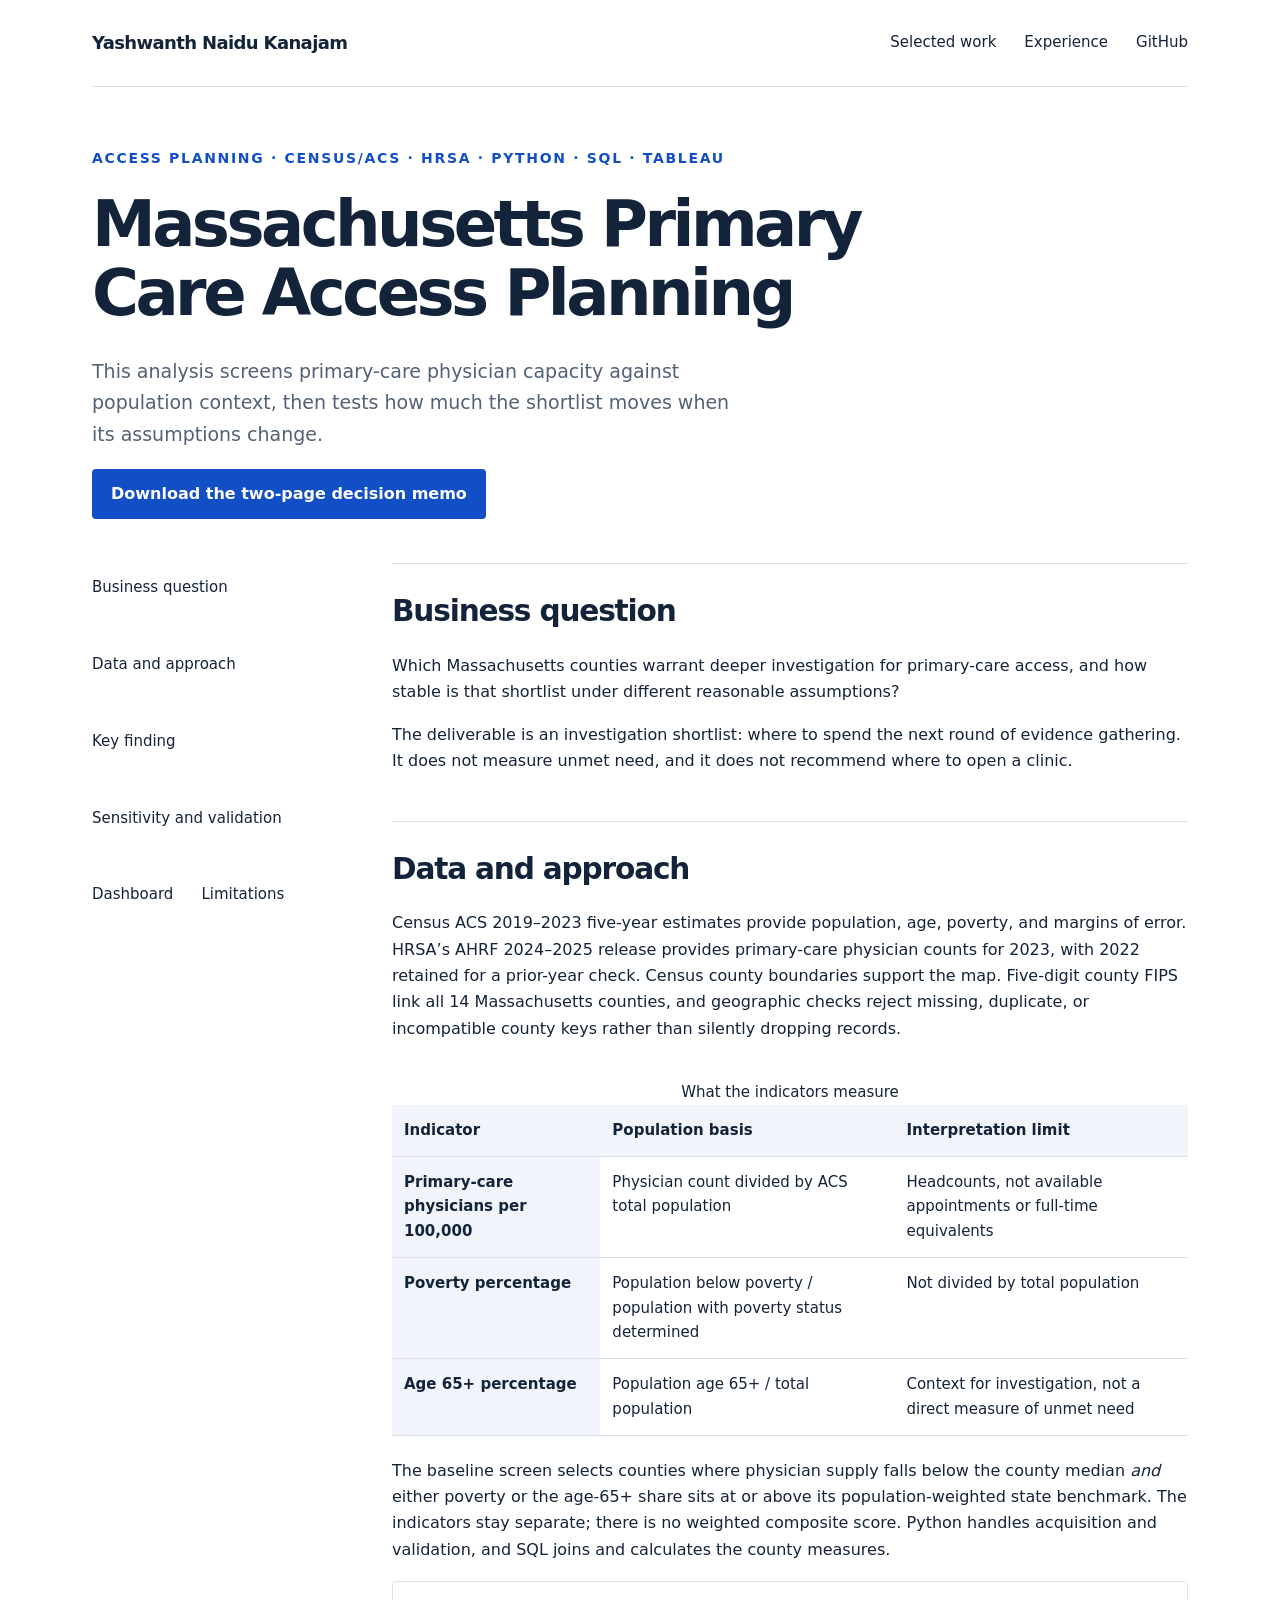
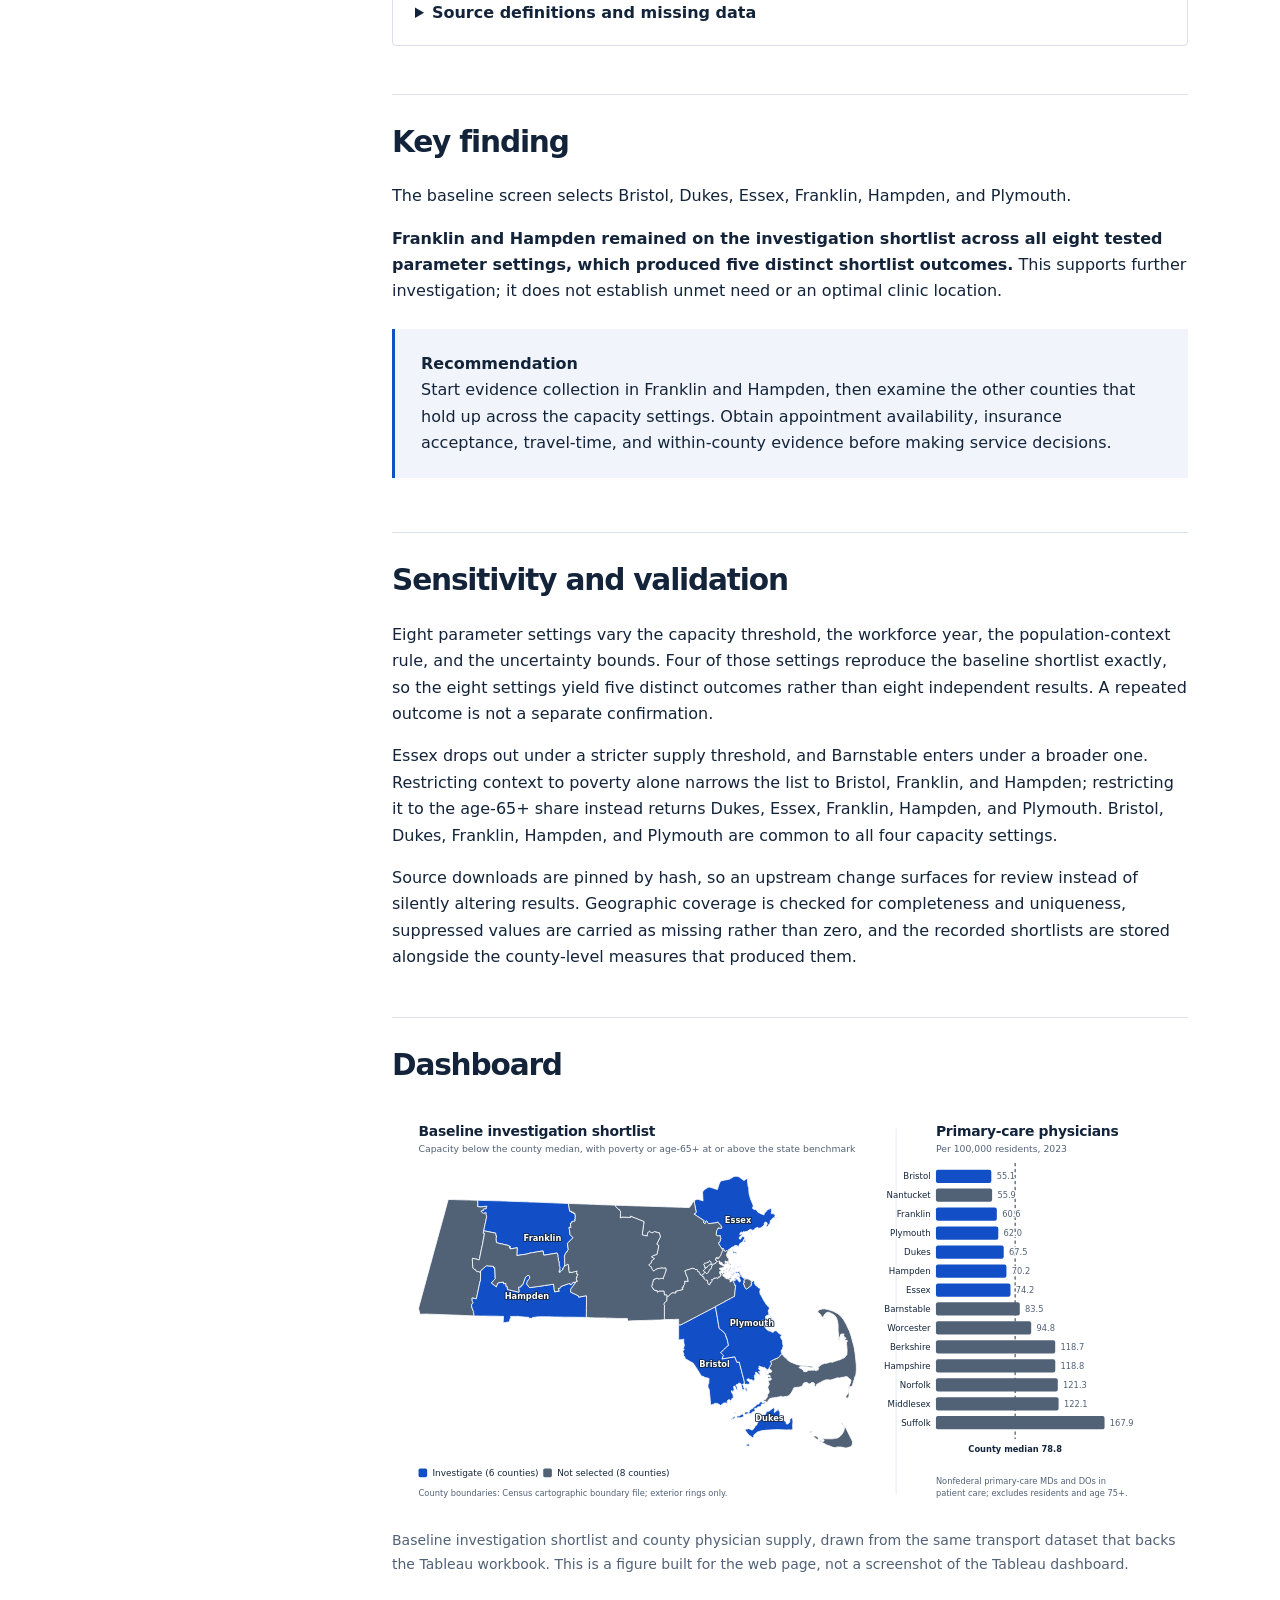
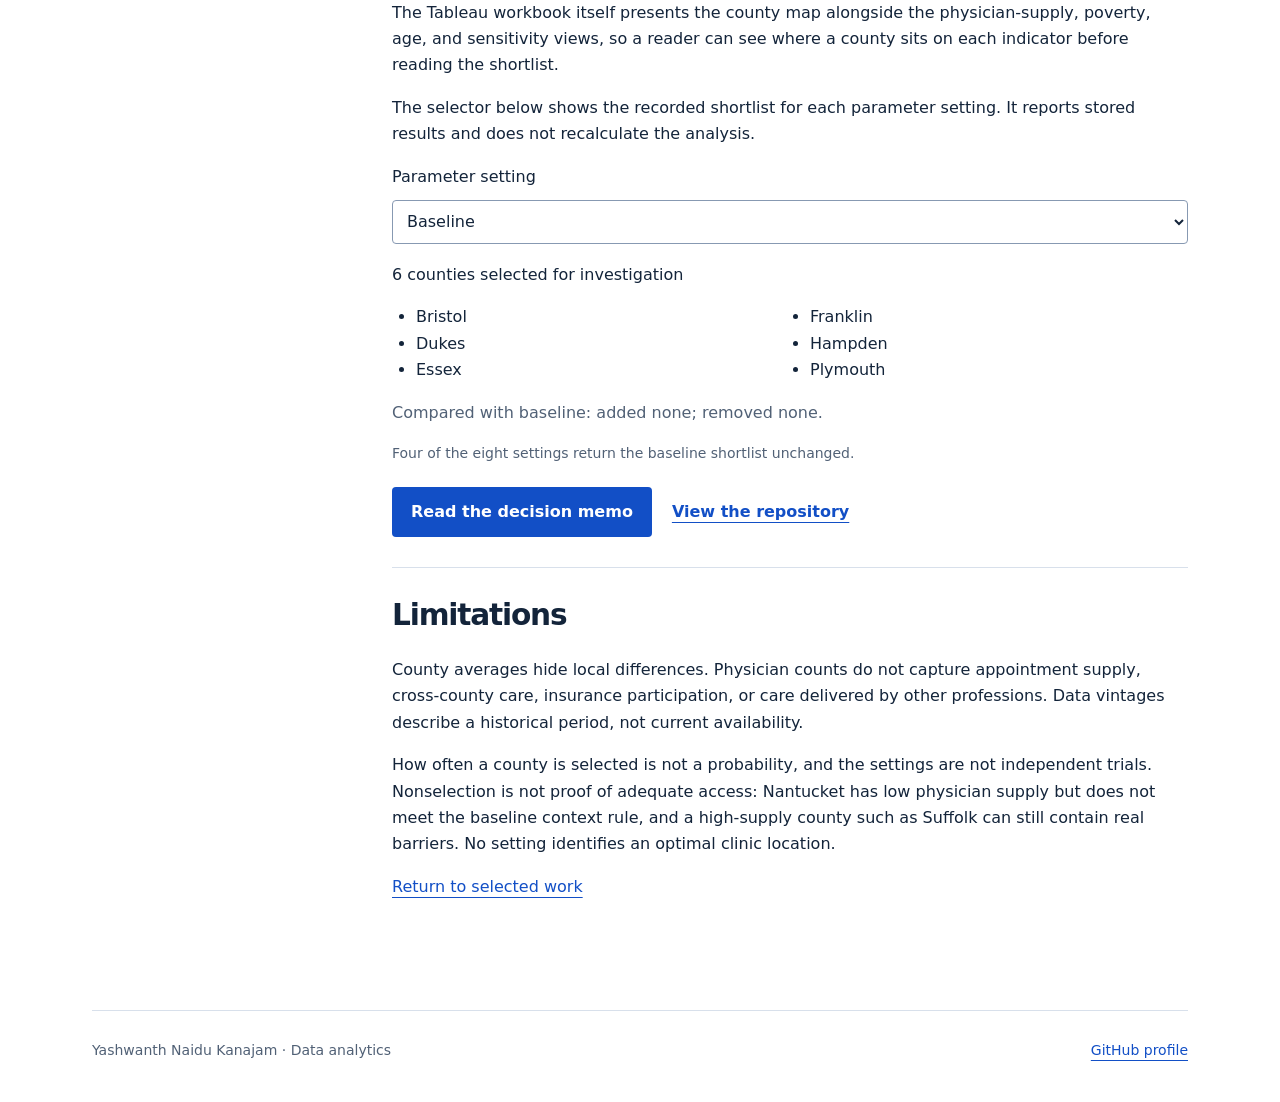
==== commit 89fcc64a: "Refine portfolio positioning and forecast case study" ====
--- a/access/index.html
+++ b/access/index.html
@@ -1,4 +1,4 @@
-<!doctype html><html lang="en"><head><meta charset="utf-8"><meta name="viewport" content="width=device-width,initial-scale=1"><title>Massachusetts Primary Care Access Planning | Yashwanth Naidu Kanajam</title><meta name="description" content="County-level public data, a transparent screen, and sensitivity testing behind a primary-care access investigation shortlist."><link rel="icon" type="image/svg+xml" href="data:image/svg+xml,%3Csvg xmlns='http://www.w3.org/2000/svg' viewBox='0 0 32 32'%3E%3Crect width='32' height='32' rx='5' fill='%2313243a'/%3E%3Cpath d='M7 8l7 9v8h4v-8l7-9h-5l-4 5-4-5z' fill='%238eb4ff'/%3E%3C/svg%3E"><link rel="stylesheet" href="../styles.css"><link rel="stylesheet" href="../explorer.css"><script defer src="../site.js"></script><script defer src="../access-data.js"></script><script defer src="../access.js"></script><link rel="canonical" href="https://yashwanth-kanajam.github.io/access/"><meta property="og:type" content="website"><meta property="og:url" content="https://yashwanth-kanajam.github.io/access/"><meta property="og:title" content="Massachusetts Primary Care Access Planning"><meta property="og:description" content="County-level public data, a transparent screen, and sensitivity testing behind a primary-care access investigation shortlist."></head><body><a class="skip" href="#main">Skip to content</a><div class="wrap"><header><a class="brand" href="../index.html">Yashwanth Naidu Kanajam</a><nav aria-label="Main navigation"><a href="../index.html#work">Selected work</a><a href="../index.html#experience">Experience</a><a href="https://github.com/yashwanth-kanajam">GitHub</a></nav></header><main id="main" tabindex="-1"><div class="case-head"><p class="eyebrow">Access planning · Census/ACS · HRSA · Python · SQL · Tableau</p><h1>Massachusetts Primary Care Access Planning</h1><p class="lead">A county shortlist is only as good as the assumptions behind it. This analysis screens capacity against population context, then tests how much the shortlist moves when those assumptions change.</p><a class="button" href="../downloads/access-decision-memo.pdf" download>Download the two-page decision memo</a></div><div class="case-grid"><nav class="case-nav" aria-label="Case study contents"><a href="#question">Business question</a><a href="#approach">Data and approach</a><a href="#finding">Key finding</a><a href="#sensitivity">Sensitivity and validation</a><a href="#dashboard">Dashboard</a><a href="#limitations">Limitations</a></nav><div class="case-body">
+<!doctype html><html lang="en"><head><meta charset="utf-8"><meta name="viewport" content="width=device-width,initial-scale=1"><title>Massachusetts Primary Care Access Planning | Yashwanth Naidu Kanajam</title><meta name="description" content="County-level public data, a transparent screen, and sensitivity testing behind a primary-care access investigation shortlist."><link rel="icon" type="image/svg+xml" href="data:image/svg+xml,%3Csvg xmlns='http://www.w3.org/2000/svg' viewBox='0 0 32 32'%3E%3Crect width='32' height='32' rx='5' fill='%2313243a'/%3E%3Cpath d='M7 8l7 9v8h4v-8l7-9h-5l-4 5-4-5z' fill='%238eb4ff'/%3E%3C/svg%3E"><link rel="stylesheet" href="../styles.css"><link rel="stylesheet" href="../explorer.css"><script defer src="../site.js"></script><script defer src="../access-data.js"></script><script defer src="../access.js"></script><link rel="canonical" href="https://yashwanth-kanajam.github.io/access/"><meta property="og:type" content="website"><meta property="og:url" content="https://yashwanth-kanajam.github.io/access/"><meta property="og:title" content="Massachusetts Primary Care Access Planning"><meta property="og:description" content="County-level public data, a transparent screen, and sensitivity testing behind a primary-care access investigation shortlist."></head><body><a class="skip" href="#main">Skip to content</a><div class="wrap"><header><a class="brand" href="../index.html">Yashwanth Naidu Kanajam</a><nav aria-label="Main navigation"><a href="../index.html#work">Selected work</a><a href="../index.html#experience">Experience</a><a href="https://github.com/yashwanth-kanajam">GitHub</a></nav></header><main id="main" tabindex="-1"><div class="case-head"><p class="eyebrow">Access planning · Census/ACS · HRSA · Python · SQL · Tableau</p><h1>Massachusetts Primary Care Access Planning</h1><p class="lead">This analysis screens primary-care physician capacity against population context, then tests how much the shortlist moves when its assumptions change.</p><a class="button" href="../downloads/access-decision-memo.pdf" download>Download the two-page decision memo</a></div><div class="case-grid"><nav class="case-nav" aria-label="Case study contents"><a href="#question">Business question</a><a href="#approach">Data and approach</a><a href="#finding">Key finding</a><a href="#sensitivity">Sensitivity and validation</a><a href="#dashboard">Dashboard</a><a href="#limitations">Limitations</a></nav><div class="case-body">
 <section id="question"><h2>Business question</h2><p>Which Massachusetts counties warrant deeper investigation for primary-care access, and how stable is that shortlist under different reasonable assumptions?</p><p>The deliverable is an investigation shortlist: where to spend the next round of evidence gathering. It does not measure unmet need, and it does not recommend where to open a clinic.</p></section>
 <section id="approach"><h2>Data and approach</h2><p>Census ACS 2019–2023 five-year estimates provide population, age, poverty, and margins of error. HRSA’s AHRF 2024–2025 release provides primary-care physician counts for 2023, with 2022 retained for a prior-year check. Census county boundaries support the map. Five-digit county FIPS link all 14 Massachusetts counties, and geographic checks reject missing, duplicate, or incompatible county keys rather than silently dropping records.</p><div class="table-scroll" tabindex="0" role="region" aria-label="Indicator definitions"><table><caption>What the indicators measure</caption><thead><tr><th scope="col">Indicator</th><th scope="col">Population basis</th><th scope="col">Interpretation limit</th></tr></thead><tbody><tr><th scope="row">Primary-care physicians per 100,000</th><td>Physician count divided by ACS total population</td><td>Headcounts, not available appointments or full-time equivalents</td></tr><tr><th scope="row">Poverty percentage</th><td>Population below poverty / population with poverty status determined</td><td>Not divided by total population</td></tr><tr><th scope="row">Age 65+ percentage</th><td>Population age 65+ / total population</td><td>Context for investigation, not a direct measure of unmet need</td></tr></tbody></table></div>
 <p>The baseline screen selects counties where physician supply falls below the county median <em>and</em> either poverty or the age-65+ share sits at or above its population-weighted state benchmark. The indicators stay separate; there is no weighted composite score. Python handles acquisition and validation, and SQL joins and calculates the county measures.</p>
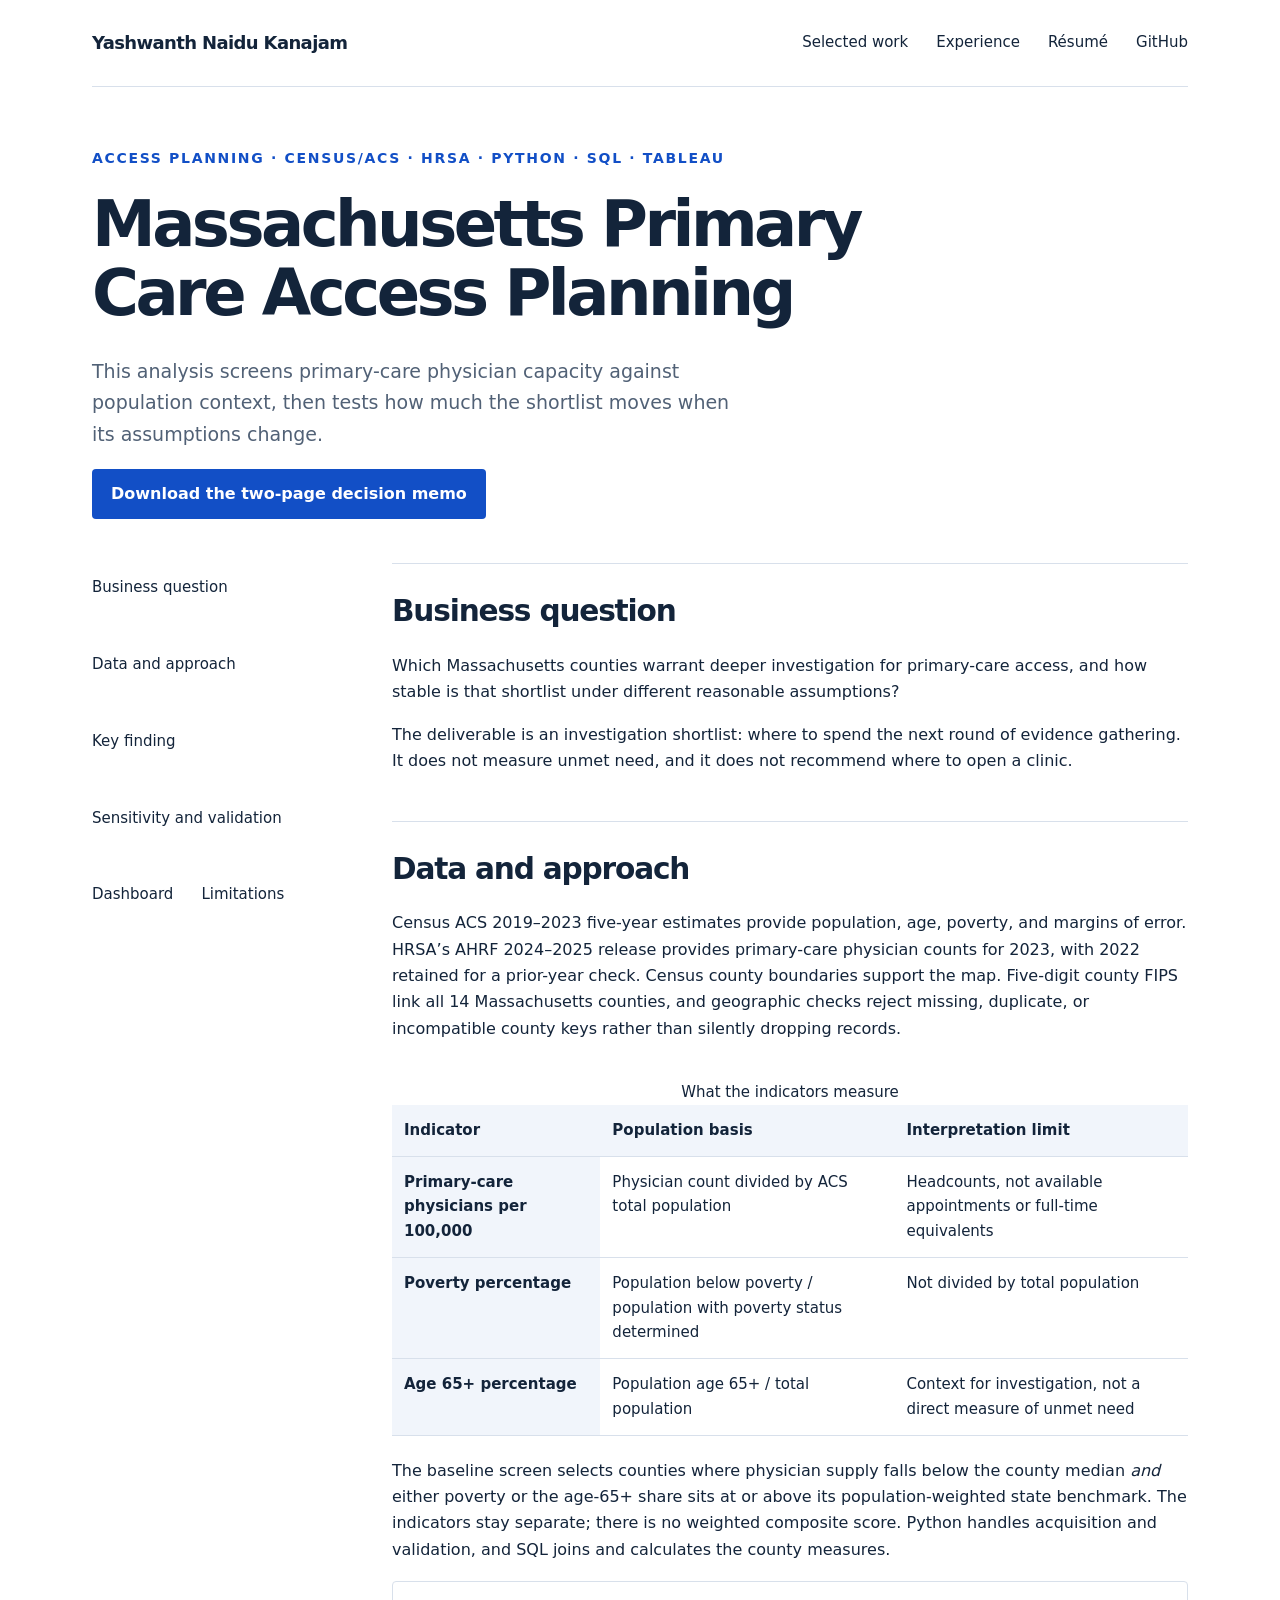
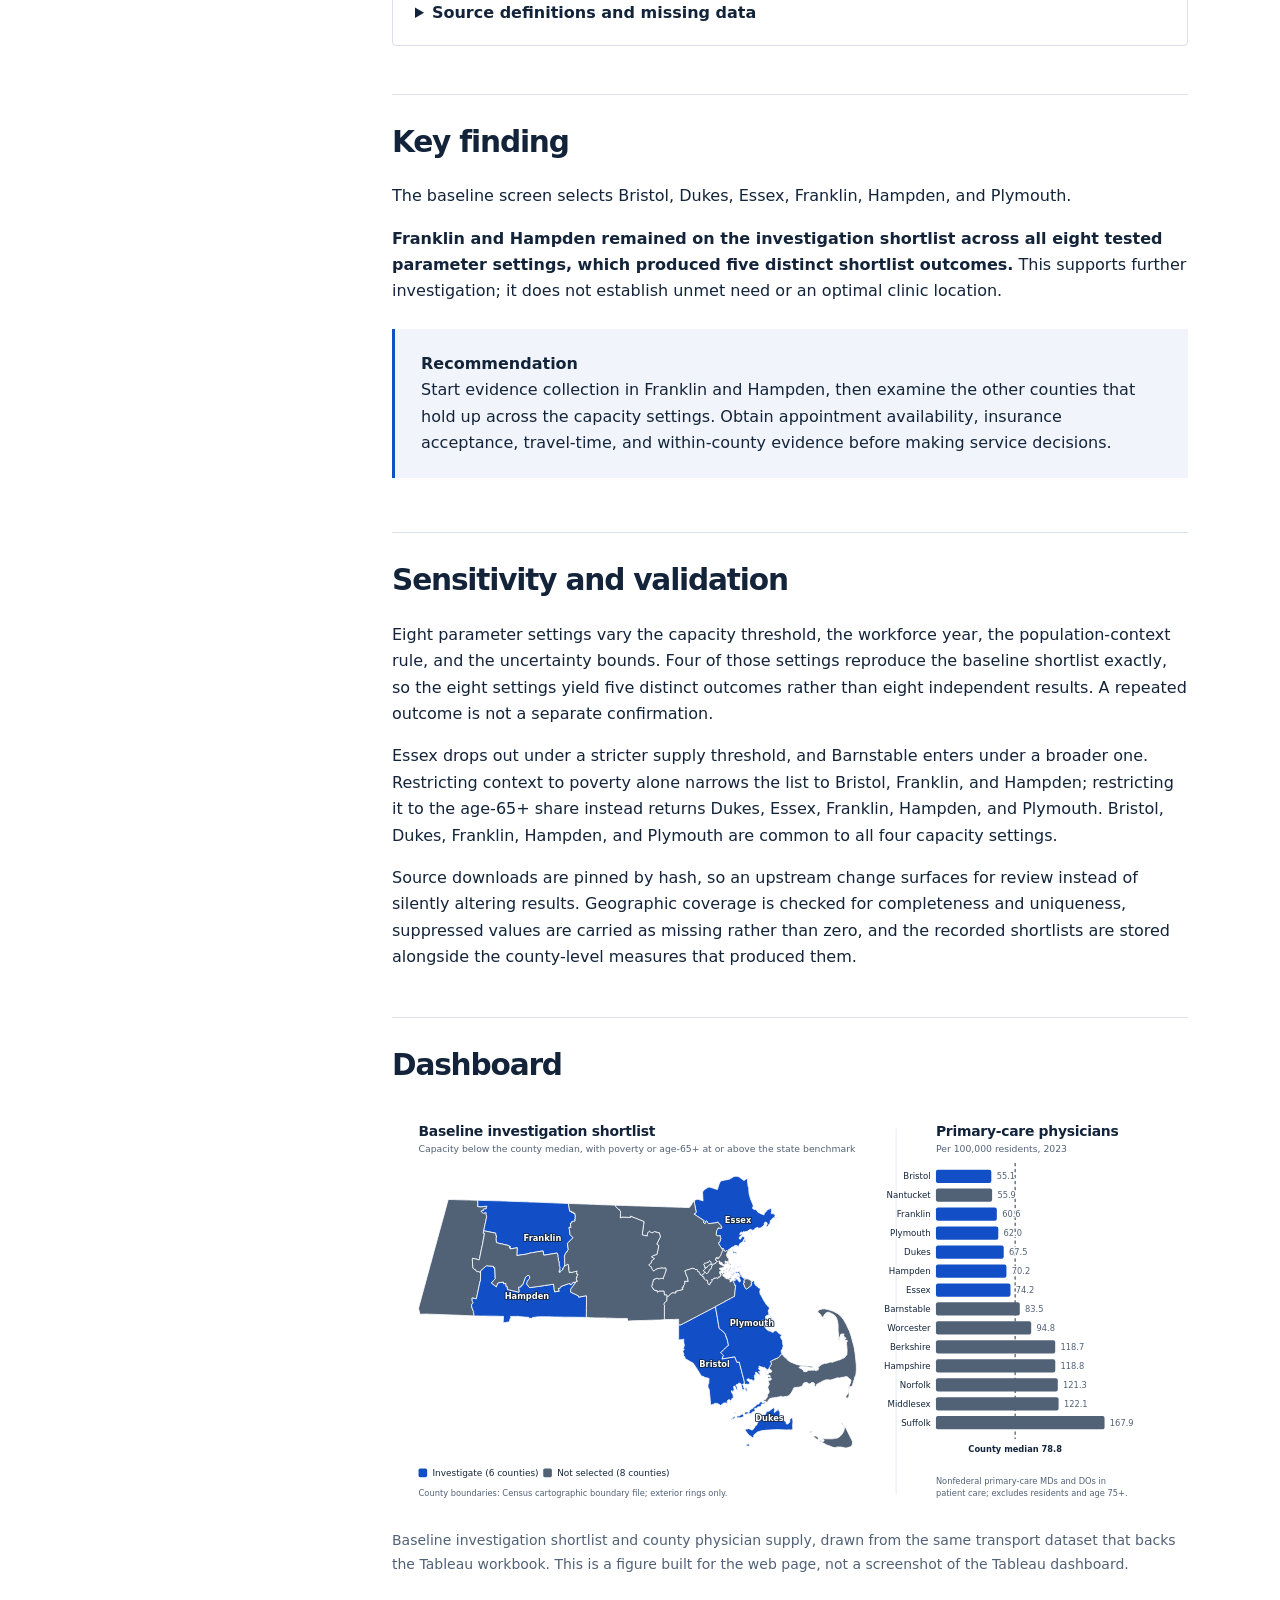
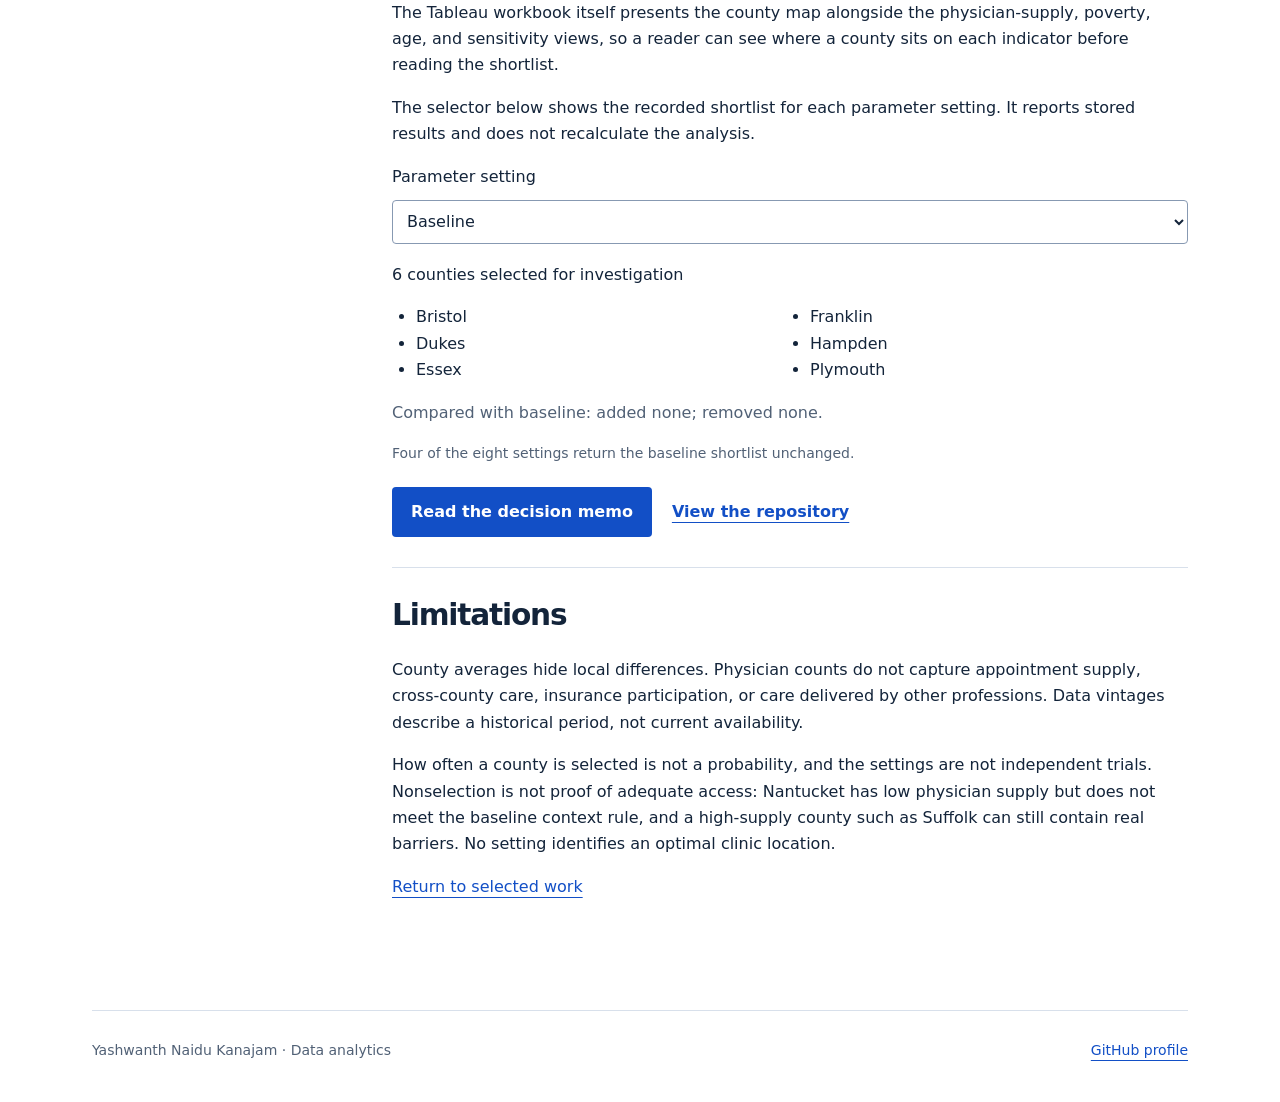
==== commit d721b11b: "Refine portfolio positioning and forecast case study" ====
--- a/access/index.html
+++ b/access/index.html
@@ -1,4 +1,4 @@
-<!doctype html><html lang="en"><head><meta charset="utf-8"><meta name="viewport" content="width=device-width,initial-scale=1"><title>Massachusetts Primary Care Access Planning | Yashwanth Naidu Kanajam</title><meta name="description" content="County-level public data, a transparent screen, and sensitivity testing behind a primary-care access investigation shortlist."><link rel="icon" type="image/svg+xml" href="data:image/svg+xml,%3Csvg xmlns='http://www.w3.org/2000/svg' viewBox='0 0 32 32'%3E%3Crect width='32' height='32' rx='5' fill='%2313243a'/%3E%3Cpath d='M7 8l7 9v8h4v-8l7-9h-5l-4 5-4-5z' fill='%238eb4ff'/%3E%3C/svg%3E"><link rel="stylesheet" href="../styles.css"><link rel="stylesheet" href="../explorer.css"><script defer src="../site.js"></script><script defer src="../access-data.js"></script><script defer src="../access.js"></script><link rel="canonical" href="https://yashwanth-kanajam.github.io/access/"><meta property="og:type" content="website"><meta property="og:url" content="https://yashwanth-kanajam.github.io/access/"><meta property="og:title" content="Massachusetts Primary Care Access Planning"><meta property="og:description" content="County-level public data, a transparent screen, and sensitivity testing behind a primary-care access investigation shortlist."></head><body><a class="skip" href="#main">Skip to content</a><div class="wrap"><header><a class="brand" href="../index.html">Yashwanth Naidu Kanajam</a><nav aria-label="Main navigation"><a href="../index.html#work">Selected work</a><a href="../index.html#experience">Experience</a><a href="https://github.com/yashwanth-kanajam">GitHub</a></nav></header><main id="main" tabindex="-1"><div class="case-head"><p class="eyebrow">Access planning · Census/ACS · HRSA · Python · SQL · Tableau</p><h1>Massachusetts Primary Care Access Planning</h1><p class="lead">This analysis screens primary-care physician capacity against population context, then tests how much the shortlist moves when its assumptions change.</p><a class="button" href="../downloads/access-decision-memo.pdf" download>Download the two-page decision memo</a></div><div class="case-grid"><nav class="case-nav" aria-label="Case study contents"><a href="#question">Business question</a><a href="#approach">Data and approach</a><a href="#finding">Key finding</a><a href="#sensitivity">Sensitivity and validation</a><a href="#dashboard">Dashboard</a><a href="#limitations">Limitations</a></nav><div class="case-body">
+<!doctype html><html lang="en"><head><meta charset="utf-8"><meta name="viewport" content="width=device-width,initial-scale=1"><title>Massachusetts Primary Care Access Planning | Yashwanth Naidu Kanajam</title><meta name="description" content="County-level public data, a transparent screen, and sensitivity testing behind a primary-care access investigation shortlist."><link rel="icon" type="image/svg+xml" href="data:image/svg+xml,%3Csvg xmlns='http://www.w3.org/2000/svg' viewBox='0 0 32 32'%3E%3Crect width='32' height='32' rx='5' fill='%2313243a'/%3E%3Cpath d='M7 8l7 9v8h4v-8l7-9h-5l-4 5-4-5z' fill='%238eb4ff'/%3E%3C/svg%3E"><link rel="stylesheet" href="../styles.css"><link rel="stylesheet" href="../explorer.css"><script defer src="../site.js"></script><script defer src="../access-data.js"></script><script defer src="../access.js"></script><link rel="canonical" href="https://yashwanth-kanajam.github.io/access/"><meta property="og:type" content="website"><meta property="og:url" content="https://yashwanth-kanajam.github.io/access/"><meta property="og:title" content="Massachusetts Primary Care Access Planning"><meta property="og:description" content="County-level public data, a transparent screen, and sensitivity testing behind a primary-care access investigation shortlist."></head><body><a class="skip" href="#main">Skip to content</a><div class="wrap"><header><a class="brand" href="../index.html">Yashwanth Naidu Kanajam</a><nav aria-label="Main navigation"><a href="../index.html#work">Selected work</a><a href="../index.html#experience">Experience</a><a href="../downloads/Yashwanth-Naidu-Kanajam-Resume.pdf">R&eacute;sum&eacute;</a><a href="https://github.com/yashwanth-kanajam">GitHub</a></nav></header><main id="main" tabindex="-1"><div class="case-head"><p class="eyebrow">Access planning · Census/ACS · HRSA · Python · SQL · Tableau</p><h1>Massachusetts Primary Care Access Planning</h1><p class="lead">This analysis screens primary-care physician capacity against population context, then tests how much the shortlist moves when its assumptions change.</p><a class="button" href="../downloads/access-decision-memo.pdf" download>Download the two-page decision memo</a></div><div class="case-grid"><nav class="case-nav" aria-label="Case study contents"><a href="#question">Business question</a><a href="#approach">Data and approach</a><a href="#finding">Key finding</a><a href="#sensitivity">Sensitivity and validation</a><a href="#dashboard">Dashboard</a><a href="#limitations">Limitations</a></nav><div class="case-body">
 <section id="question"><h2>Business question</h2><p>Which Massachusetts counties warrant deeper investigation for primary-care access, and how stable is that shortlist under different reasonable assumptions?</p><p>The deliverable is an investigation shortlist: where to spend the next round of evidence gathering. It does not measure unmet need, and it does not recommend where to open a clinic.</p></section>
 <section id="approach"><h2>Data and approach</h2><p>Census ACS 2019–2023 five-year estimates provide population, age, poverty, and margins of error. HRSA’s AHRF 2024–2025 release provides primary-care physician counts for 2023, with 2022 retained for a prior-year check. Census county boundaries support the map. Five-digit county FIPS link all 14 Massachusetts counties, and geographic checks reject missing, duplicate, or incompatible county keys rather than silently dropping records.</p><div class="table-scroll" tabindex="0" role="region" aria-label="Indicator definitions"><table><caption>What the indicators measure</caption><thead><tr><th scope="col">Indicator</th><th scope="col">Population basis</th><th scope="col">Interpretation limit</th></tr></thead><tbody><tr><th scope="row">Primary-care physicians per 100,000</th><td>Physician count divided by ACS total population</td><td>Headcounts, not available appointments or full-time equivalents</td></tr><tr><th scope="row">Poverty percentage</th><td>Population below poverty / population with poverty status determined</td><td>Not divided by total population</td></tr><tr><th scope="row">Age 65+ percentage</th><td>Population age 65+ / total population</td><td>Context for investigation, not a direct measure of unmet need</td></tr></tbody></table></div>
 <p>The baseline screen selects counties where physician supply falls below the county median <em>and</em> either poverty or the age-65+ share sits at or above its population-weighted state benchmark. The indicators stay separate; there is no weighted composite score. Python handles acquisition and validation, and SQL joins and calculates the county measures.</p>
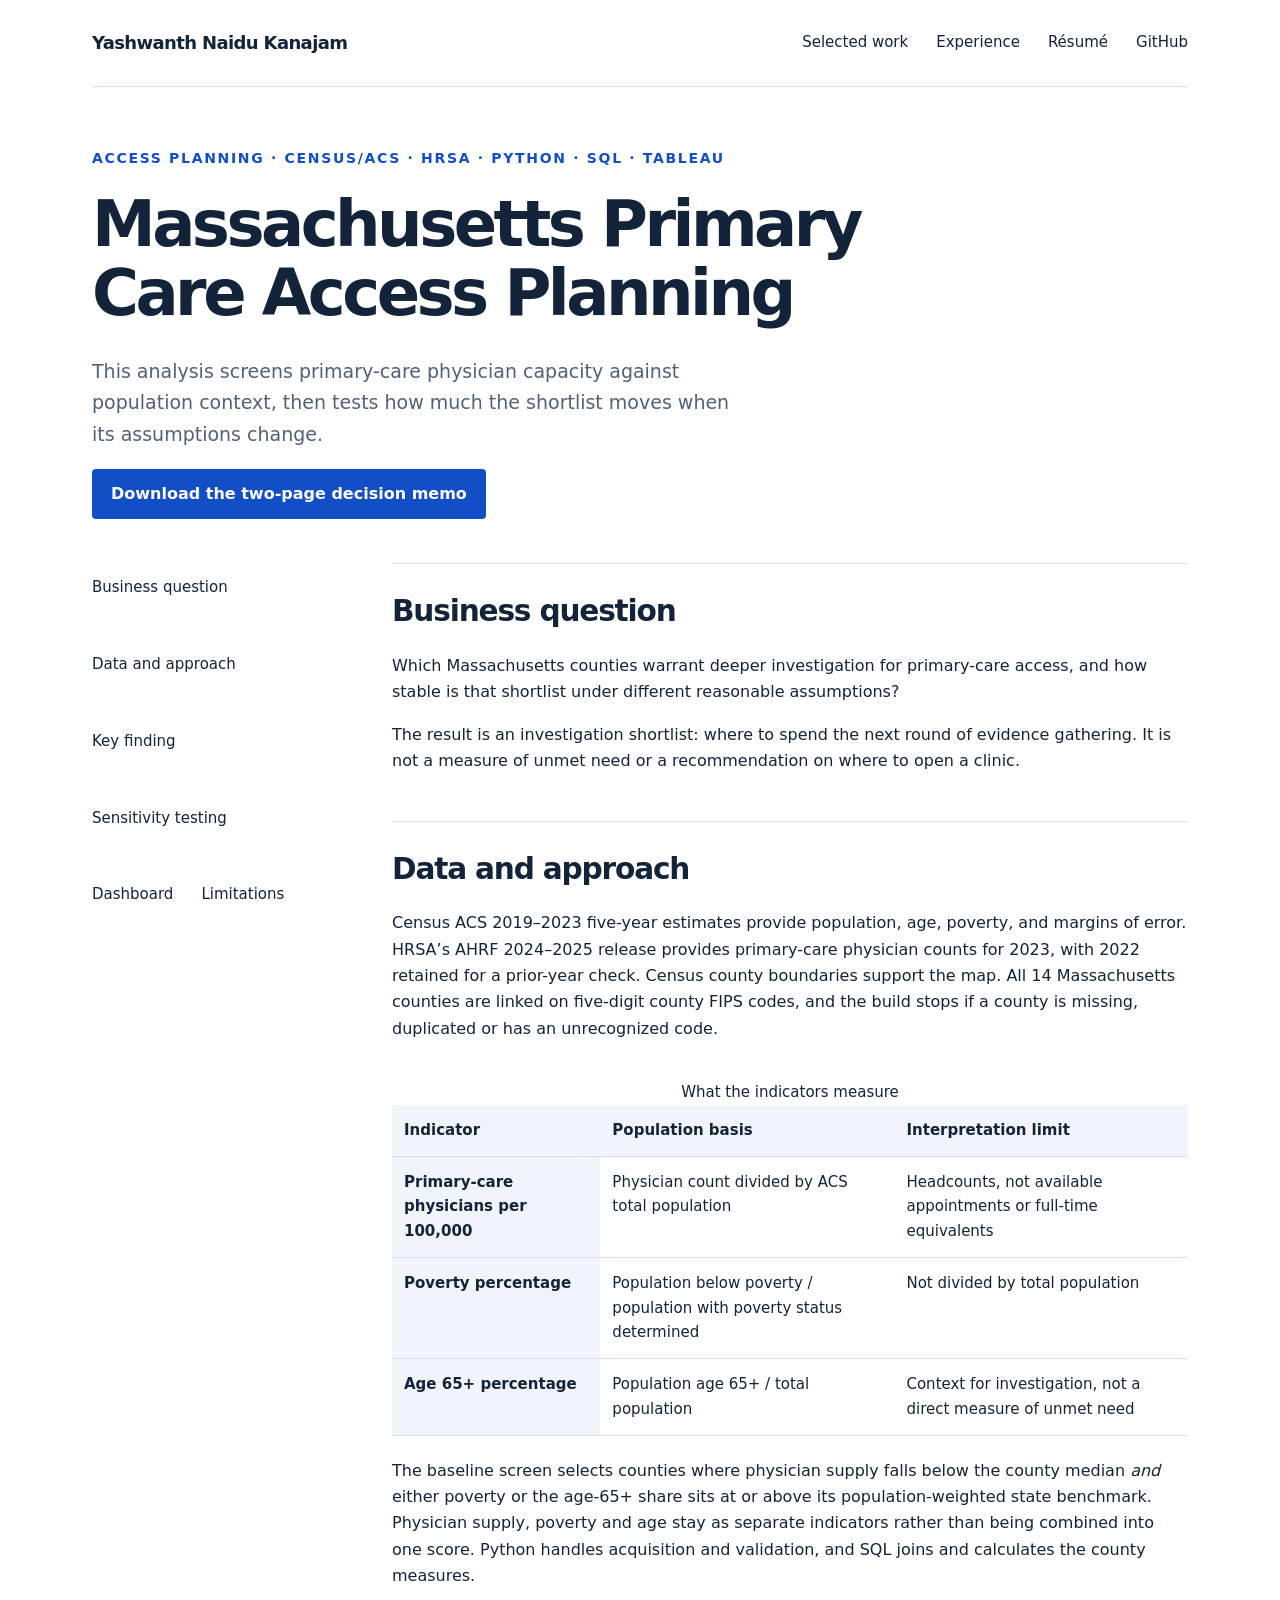
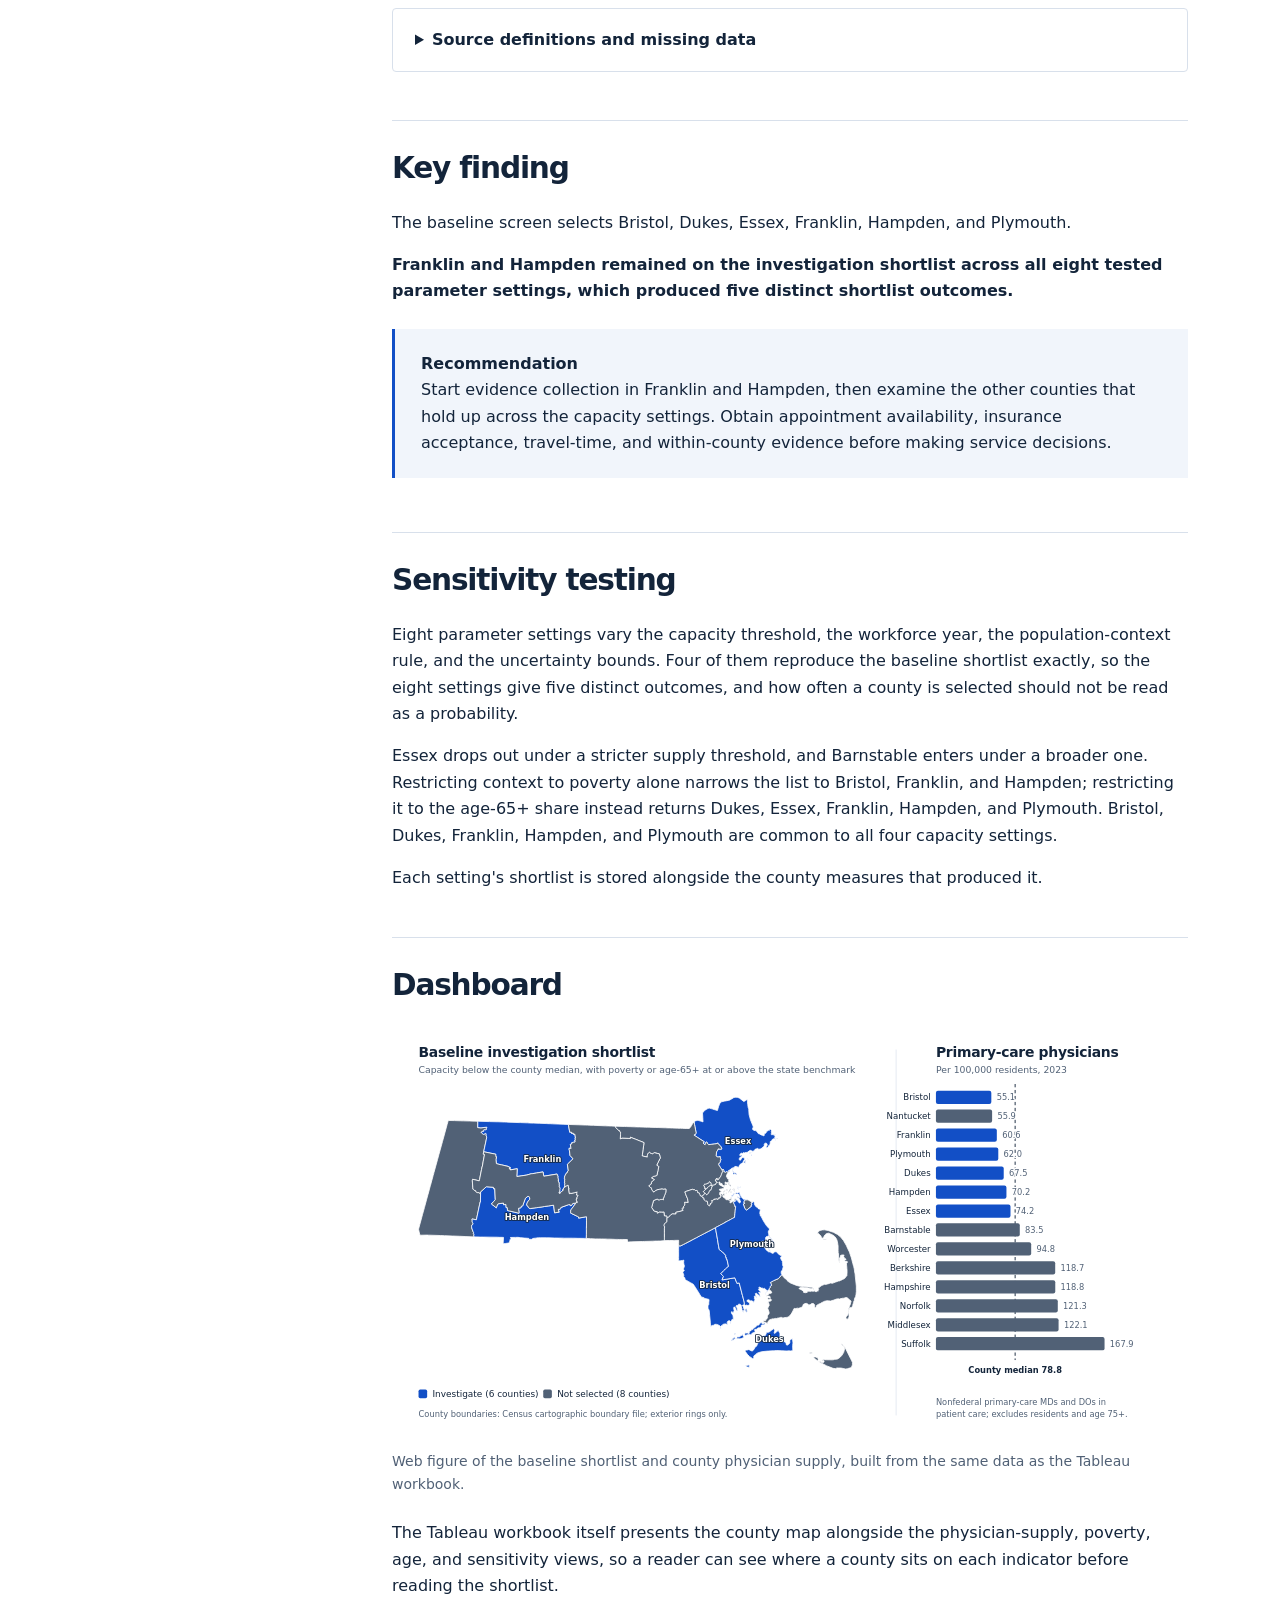
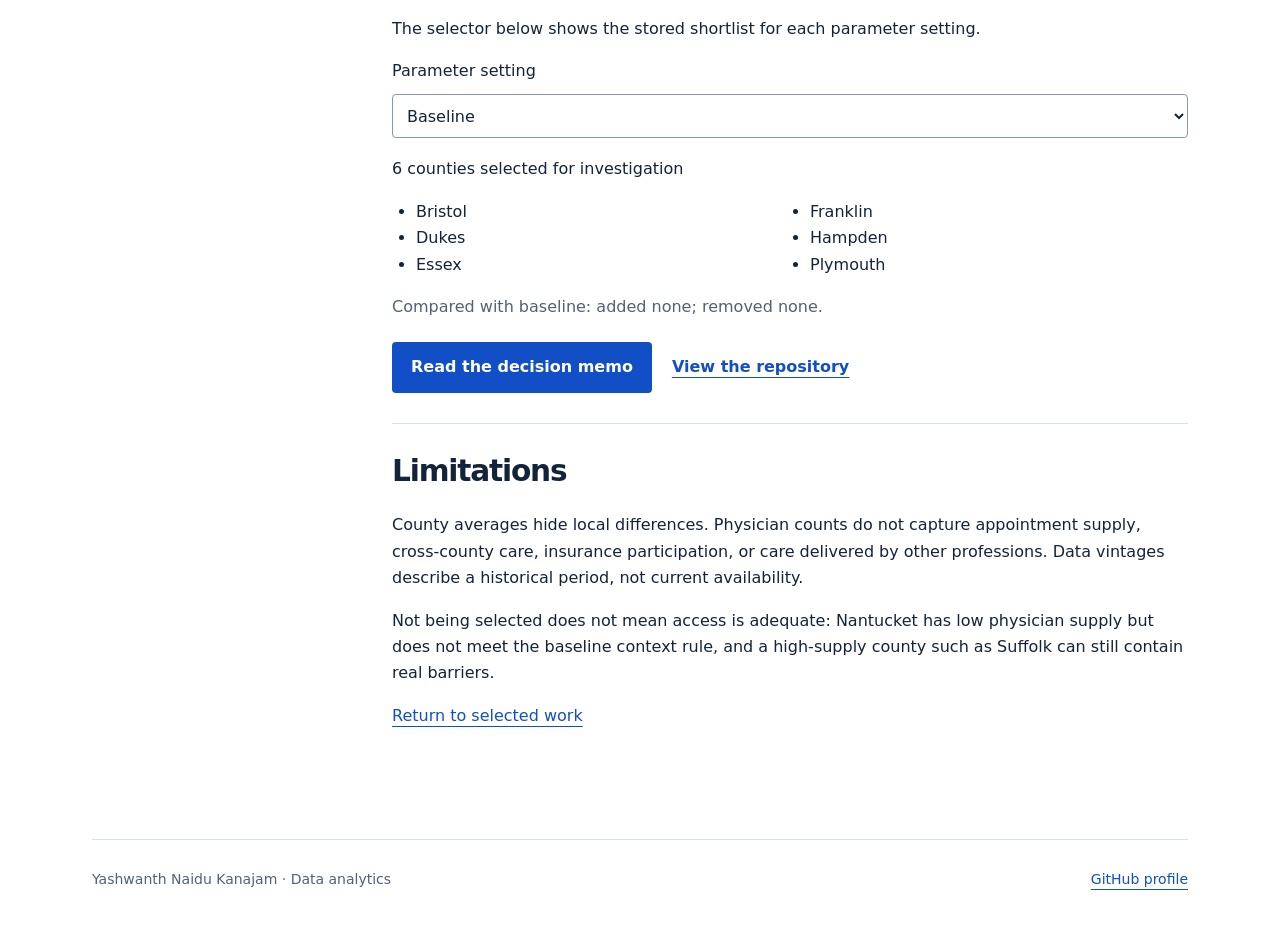
==== commit 43923d56: "Refine project presentation" ====
--- a/access/index.html
+++ b/access/index.html
@@ -1,10 +1,10 @@
-<!doctype html><html lang="en"><head><meta charset="utf-8"><meta name="viewport" content="width=device-width,initial-scale=1"><title>Massachusetts Primary Care Access Planning | Yashwanth Naidu Kanajam</title><meta name="description" content="County-level public data, a transparent screen, and sensitivity testing behind a primary-care access investigation shortlist."><link rel="icon" type="image/svg+xml" href="data:image/svg+xml,%3Csvg xmlns='http://www.w3.org/2000/svg' viewBox='0 0 32 32'%3E%3Crect width='32' height='32' rx='5' fill='%2313243a'/%3E%3Cpath d='M7 8l7 9v8h4v-8l7-9h-5l-4 5-4-5z' fill='%238eb4ff'/%3E%3C/svg%3E"><link rel="stylesheet" href="../styles.css"><link rel="stylesheet" href="../explorer.css"><script defer src="../site.js"></script><script defer src="../access-data.js"></script><script defer src="../access.js"></script><link rel="canonical" href="https://yashwanth-kanajam.github.io/access/"><meta property="og:type" content="website"><meta property="og:url" content="https://yashwanth-kanajam.github.io/access/"><meta property="og:title" content="Massachusetts Primary Care Access Planning"><meta property="og:description" content="County-level public data, a transparent screen, and sensitivity testing behind a primary-care access investigation shortlist."></head><body><a class="skip" href="#main">Skip to content</a><div class="wrap"><header><a class="brand" href="../index.html">Yashwanth Naidu Kanajam</a><nav aria-label="Main navigation"><a href="../index.html#work">Selected work</a><a href="../index.html#experience">Experience</a><a href="../downloads/Yashwanth-Naidu-Kanajam-Resume.pdf">R&eacute;sum&eacute;</a><a href="https://github.com/yashwanth-kanajam">GitHub</a></nav></header><main id="main" tabindex="-1"><div class="case-head"><p class="eyebrow">Access planning · Census/ACS · HRSA · Python · SQL · Tableau</p><h1>Massachusetts Primary Care Access Planning</h1><p class="lead">This analysis screens primary-care physician capacity against population context, then tests how much the shortlist moves when its assumptions change.</p><a class="button" href="../downloads/access-decision-memo.pdf" download>Download the two-page decision memo</a></div><div class="case-grid"><nav class="case-nav" aria-label="Case study contents"><a href="#question">Business question</a><a href="#approach">Data and approach</a><a href="#finding">Key finding</a><a href="#sensitivity">Sensitivity and validation</a><a href="#dashboard">Dashboard</a><a href="#limitations">Limitations</a></nav><div class="case-body">
-<section id="question"><h2>Business question</h2><p>Which Massachusetts counties warrant deeper investigation for primary-care access, and how stable is that shortlist under different reasonable assumptions?</p><p>The deliverable is an investigation shortlist: where to spend the next round of evidence gathering. It does not measure unmet need, and it does not recommend where to open a clinic.</p></section>
-<section id="approach"><h2>Data and approach</h2><p>Census ACS 2019–2023 five-year estimates provide population, age, poverty, and margins of error. HRSA’s AHRF 2024–2025 release provides primary-care physician counts for 2023, with 2022 retained for a prior-year check. Census county boundaries support the map. Five-digit county FIPS link all 14 Massachusetts counties, and geographic checks reject missing, duplicate, or incompatible county keys rather than silently dropping records.</p><div class="table-scroll" tabindex="0" role="region" aria-label="Indicator definitions"><table><caption>What the indicators measure</caption><thead><tr><th scope="col">Indicator</th><th scope="col">Population basis</th><th scope="col">Interpretation limit</th></tr></thead><tbody><tr><th scope="row">Primary-care physicians per 100,000</th><td>Physician count divided by ACS total population</td><td>Headcounts, not available appointments or full-time equivalents</td></tr><tr><th scope="row">Poverty percentage</th><td>Population below poverty / population with poverty status determined</td><td>Not divided by total population</td></tr><tr><th scope="row">Age 65+ percentage</th><td>Population age 65+ / total population</td><td>Context for investigation, not a direct measure of unmet need</td></tr></tbody></table></div>
-<p>The baseline screen selects counties where physician supply falls below the county median <em>and</em> either poverty or the age-65+ share sits at or above its population-weighted state benchmark. The indicators stay separate; there is no weighted composite score. Python handles acquisition and validation, and SQL joins and calculates the county measures.</p>
-<details><summary>Source definitions and missing data</summary><p>The workforce measure covers nonfederal MDs and DOs in primary-care patient care. It excludes hospital residents and physicians aged 75+, and does not include nurse practitioners or physician assistants.</p><p>The selected source inputs are complete. The workflow nevertheless treats suppressed or unavailable values as missing, never zero; incomplete benchmark inputs stop the analysis. A missing prior-year value makes that setting indeterminate rather than treating the county as unselected.</p><p>ACS margins of error are retained. Percentage margins use the documented subset formula, with the conservative addition fallback when needed. Uncertainty bounds hold state benchmarks fixed and are not significance tests.</p></details></section>
-<section id="finding"><h2>Key finding</h2><p>The baseline screen selects Bristol, Dukes, Essex, Franklin, Hampden, and Plymouth.</p><p><strong>Franklin and Hampden remained on the investigation shortlist across all eight tested parameter settings, which produced five distinct shortlist outcomes.</strong> This supports further investigation; it does not establish unmet need or an optimal clinic location.</p><div class="callout"><strong>Recommendation</strong><p>Start evidence collection in Franklin and Hampden, then examine the other counties that hold up across the capacity settings. Obtain appointment availability, insurance acceptance, travel-time, and within-county evidence before making service decisions.</p></div></section>
-<section id="sensitivity"><h2>Sensitivity and validation</h2><p>Eight parameter settings vary the capacity threshold, the workforce year, the population-context rule, and the uncertainty bounds. Four of those settings reproduce the baseline shortlist exactly, so the eight settings yield five distinct outcomes rather than eight independent results. A repeated outcome is not a separate confirmation.</p><p>Essex drops out under a stricter supply threshold, and Barnstable enters under a broader one. Restricting context to poverty alone narrows the list to Bristol, Franklin, and Hampden; restricting it to the age-65+ share instead returns Dukes, Essex, Franklin, Hampden, and Plymouth. Bristol, Dukes, Franklin, Hampden, and Plymouth are common to all four capacity settings.</p><p>Source downloads are pinned by hash, so an upstream change surfaces for review instead of silently altering results. Geographic coverage is checked for completeness and uniqueness, suppressed values are carried as missing rather than zero, and the recorded shortlists are stored alongside the county-level measures that produced them.</p></section>
-<section id="dashboard"><h2>Dashboard</h2><figure style="margin:24px 0"><a href="../assets/ma_access_overview.svg" aria-label="Open the full-size shortlist and physician-supply figure"><img src="../assets/ma_access_overview.svg" width="1200" height="620" style="display:block;width:100%;height:auto" alt="Left: map of the 14 Massachusetts counties with the six baseline shortlist counties — Bristol, Dukes, Essex, Franklin, Hampden, and Plymouth — filled in blue. Right: primary-care physicians per 100,000 residents by county, sorted ascending, with the county median of 78.8 marked; Nantucket falls below the median but is not shortlisted." loading="lazy"></a><figcaption class="meta" style="margin-top:12px">Baseline investigation shortlist and county physician supply, drawn from the same transport dataset that backs the Tableau workbook. This is a figure built for the web page, not a screenshot of the Tableau dashboard.</figcaption></figure><p>The Tableau workbook itself presents the county map alongside the physician-supply, poverty, age, and sensitivity views, so a reader can see where a county sits on each indicator before reading the shortlist.</p><p>The selector below shows the recorded shortlist for each parameter setting. It reports stored results and does not recalculate the analysis.</p><div id="scenario-app" hidden><label for="scenario-choice">Parameter setting</label><select id="scenario-choice"></select><p id="scenario-status" role="status"></p><ul id="scenario-counties"></ul><p id="scenario-change" class="quiet"></p></div><noscript><p>Baseline: Bristol, Dukes, Essex, Franklin, Hampden, and Plymouth. Read the decision memo for the full comparison across settings.</p></noscript><p class="meta">Four of the eight settings return the baseline shortlist unchanged.</p><div class="action-row"><a class="button" href="../downloads/access-decision-memo.pdf" download>Read the decision memo</a><a class="text-link" href="https://github.com/yashwanth-kanajam/ma-primary-care-access">View the repository</a></div></section>
-<section id="limitations"><h2>Limitations</h2><p>County averages hide local differences. Physician counts do not capture appointment supply, cross-county care, insurance participation, or care delivered by other professions. Data vintages describe a historical period, not current availability.</p><p>How often a county is selected is not a probability, and the settings are not independent trials. Nonselection is not proof of adequate access: Nantucket has low physician supply but does not meet the baseline context rule, and a high-supply county such as Suffolk can still contain real barriers. No setting identifies an optimal clinic location.</p><p><a href="../index.html#work">Return to selected work</a></p></section>
+<!doctype html><html lang="en"><head><meta charset="utf-8"><meta name="viewport" content="width=device-width,initial-scale=1"><title>Massachusetts Primary Care Access Planning | Yashwanth Naidu Kanajam</title><meta name="description" content="A county-level screen of Massachusetts primary-care access using public data, with sensitivity testing of the resulting shortlist."><link rel="icon" type="image/svg+xml" href="data:image/svg+xml,%3Csvg xmlns='http://www.w3.org/2000/svg' viewBox='0 0 32 32'%3E%3Crect width='32' height='32' rx='5' fill='%2313243a'/%3E%3Cpath d='M7 8l7 9v8h4v-8l7-9h-5l-4 5-4-5z' fill='%238eb4ff'/%3E%3C/svg%3E"><link rel="stylesheet" href="../styles.css"><link rel="stylesheet" href="../explorer.css"><script defer src="../site.js"></script><script defer src="../access-data.js"></script><script defer src="../access.js"></script><link rel="canonical" href="https://yashwanth-kanajam.github.io/access/"><meta property="og:type" content="website"><meta property="og:url" content="https://yashwanth-kanajam.github.io/access/"><meta property="og:title" content="Massachusetts Primary Care Access Planning"><meta property="og:description" content="A county-level screen of Massachusetts primary-care access using public data, with sensitivity testing of the resulting shortlist."></head><body><a class="skip" href="#main">Skip to content</a><div class="wrap"><header><a class="brand" href="../index.html">Yashwanth Naidu Kanajam</a><nav aria-label="Main navigation"><a href="../index.html#work">Selected work</a><a href="../index.html#experience">Experience</a><a href="../downloads/Yashwanth-Naidu-Kanajam-Resume.pdf">R&eacute;sum&eacute;</a><a href="https://github.com/yashwanth-kanajam">GitHub</a></nav></header><main id="main" tabindex="-1"><div class="case-head"><p class="eyebrow">Access planning · Census/ACS · HRSA · Python · SQL · Tableau</p><h1>Massachusetts Primary Care Access Planning</h1><p class="lead">This analysis screens primary-care physician capacity against population context, then tests how much the shortlist moves when its assumptions change.</p><a class="button" href="../downloads/access-decision-memo.pdf" download>Download the two-page decision memo</a></div><div class="case-grid"><nav class="case-nav" aria-label="Case study contents"><a href="#question">Business question</a><a href="#approach">Data and approach</a><a href="#finding">Key finding</a><a href="#sensitivity">Sensitivity testing</a><a href="#dashboard">Dashboard</a><a href="#limitations">Limitations</a></nav><div class="case-body">
+<section id="question"><h2>Business question</h2><p>Which Massachusetts counties warrant deeper investigation for primary-care access, and how stable is that shortlist under different reasonable assumptions?</p><p>The result is an investigation shortlist: where to spend the next round of evidence gathering. It is not a measure of unmet need or a recommendation on where to open a clinic.</p></section>
+<section id="approach"><h2>Data and approach</h2><p>Census ACS 2019–2023 five-year estimates provide population, age, poverty, and margins of error. HRSA’s AHRF 2024–2025 release provides primary-care physician counts for 2023, with 2022 retained for a prior-year check. Census county boundaries support the map. All 14 Massachusetts counties are linked on five-digit county FIPS codes, and the build stops if a county is missing, duplicated or has an unrecognized code.</p><div class="table-scroll" tabindex="0" role="region" aria-label="Indicator definitions"><table><caption>What the indicators measure</caption><thead><tr><th scope="col">Indicator</th><th scope="col">Population basis</th><th scope="col">Interpretation limit</th></tr></thead><tbody><tr><th scope="row">Primary-care physicians per 100,000</th><td>Physician count divided by ACS total population</td><td>Headcounts, not available appointments or full-time equivalents</td></tr><tr><th scope="row">Poverty percentage</th><td>Population below poverty / population with poverty status determined</td><td>Not divided by total population</td></tr><tr><th scope="row">Age 65+ percentage</th><td>Population age 65+ / total population</td><td>Context for investigation, not a direct measure of unmet need</td></tr></tbody></table></div>
+<p>The baseline screen selects counties where physician supply falls below the county median <em>and</em> either poverty or the age-65+ share sits at or above its population-weighted state benchmark. Physician supply, poverty and age stay as separate indicators rather than being combined into one score. Python handles acquisition and validation, and SQL joins and calculates the county measures.</p>
+<details><summary>Source definitions and missing data</summary><p>The workforce measure covers nonfederal MDs and DOs in primary-care patient care. It excludes hospital residents and physicians aged 75+, and does not include nurse practitioners or physician assistants.</p><p>The selected inputs have no missing values; suppressed or unavailable values would be treated as missing, not zero.</p><p>ACS margins of error are kept and used for the uncertainty settings. Those settings are sensitivity ranges, not significance tests.</p></details></section>
+<section id="finding"><h2>Key finding</h2><p>The baseline screen selects Bristol, Dukes, Essex, Franklin, Hampden, and Plymouth.</p><p><strong>Franklin and Hampden remained on the investigation shortlist across all eight tested parameter settings, which produced five distinct shortlist outcomes.</strong></p><div class="callout"><strong>Recommendation</strong><p>Start evidence collection in Franklin and Hampden, then examine the other counties that hold up across the capacity settings. Obtain appointment availability, insurance acceptance, travel-time, and within-county evidence before making service decisions.</p></div></section>
+<section id="sensitivity"><h2>Sensitivity testing</h2><p>Eight parameter settings vary the capacity threshold, the workforce year, the population-context rule, and the uncertainty bounds. Four of them reproduce the baseline shortlist exactly, so the eight settings give five distinct outcomes, and how often a county is selected should not be read as a probability.</p><p>Essex drops out under a stricter supply threshold, and Barnstable enters under a broader one. Restricting context to poverty alone narrows the list to Bristol, Franklin, and Hampden; restricting it to the age-65+ share instead returns Dukes, Essex, Franklin, Hampden, and Plymouth. Bristol, Dukes, Franklin, Hampden, and Plymouth are common to all four capacity settings.</p><p>Each setting's shortlist is stored alongside the county measures that produced it.</p></section>
+<section id="dashboard"><h2>Dashboard</h2><figure style="margin:24px 0"><a href="../assets/ma_access_overview.svg" aria-label="Open the full-size shortlist and physician-supply figure"><img src="../assets/ma_access_overview.svg" width="1200" height="620" style="display:block;width:100%;height:auto" alt="Left: map of the 14 Massachusetts counties with the six baseline shortlist counties — Bristol, Dukes, Essex, Franklin, Hampden, and Plymouth — filled in blue. Right: primary-care physicians per 100,000 residents by county, sorted ascending, with the county median of 78.8 marked; Nantucket falls below the median but is not shortlisted." loading="lazy"></a><figcaption class="meta" style="margin-top:12px">Web figure of the baseline shortlist and county physician supply, built from the same data as the Tableau workbook.</figcaption></figure><p>The Tableau workbook itself presents the county map alongside the physician-supply, poverty, age, and sensitivity views, so a reader can see where a county sits on each indicator before reading the shortlist.</p><p>The selector below shows the stored shortlist for each parameter setting.</p><div id="scenario-app" hidden><label for="scenario-choice">Parameter setting</label><select id="scenario-choice"></select><p id="scenario-status" role="status"></p><ul id="scenario-counties"></ul><p id="scenario-change" class="quiet"></p></div><noscript><p>Baseline: Bristol, Dukes, Essex, Franklin, Hampden, and Plymouth. Read the decision memo for the full comparison across settings.</p></noscript><div class="action-row"><a class="button" href="../downloads/access-decision-memo.pdf" download>Read the decision memo</a><a class="text-link" href="https://github.com/yashwanth-kanajam/ma-primary-care-access">View the repository</a></div></section>
+<section id="limitations"><h2>Limitations</h2><p>County averages hide local differences. Physician counts do not capture appointment supply, cross-county care, insurance participation, or care delivered by other professions. Data vintages describe a historical period, not current availability.</p><p>Not being selected does not mean access is adequate: Nantucket has low physician supply but does not meet the baseline context rule, and a high-supply county such as Suffolk can still contain real barriers.</p><p><a href="../index.html#work">Return to selected work</a></p></section>
 </div></div></main><footer><span>Yashwanth Naidu Kanajam · Data analytics</span><a href="https://github.com/yashwanth-kanajam">GitHub profile</a></footer></div></body></html>
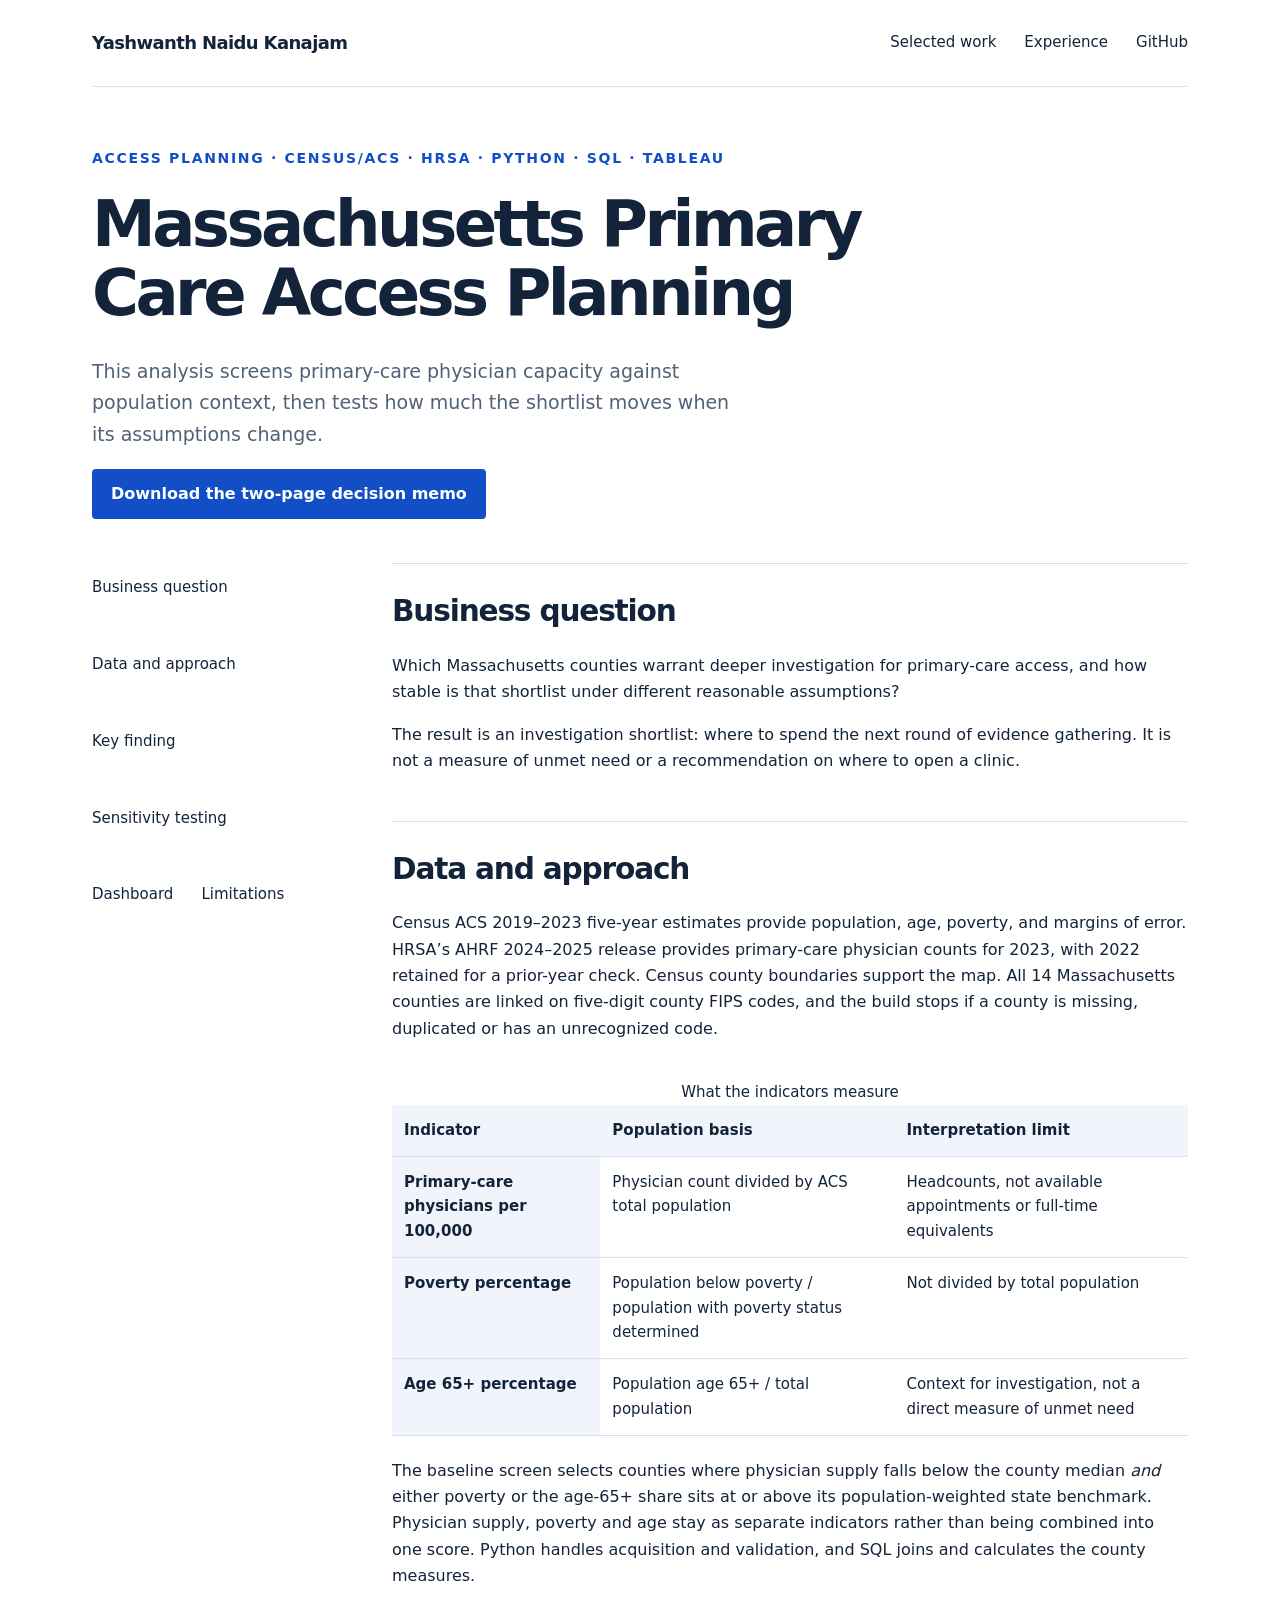
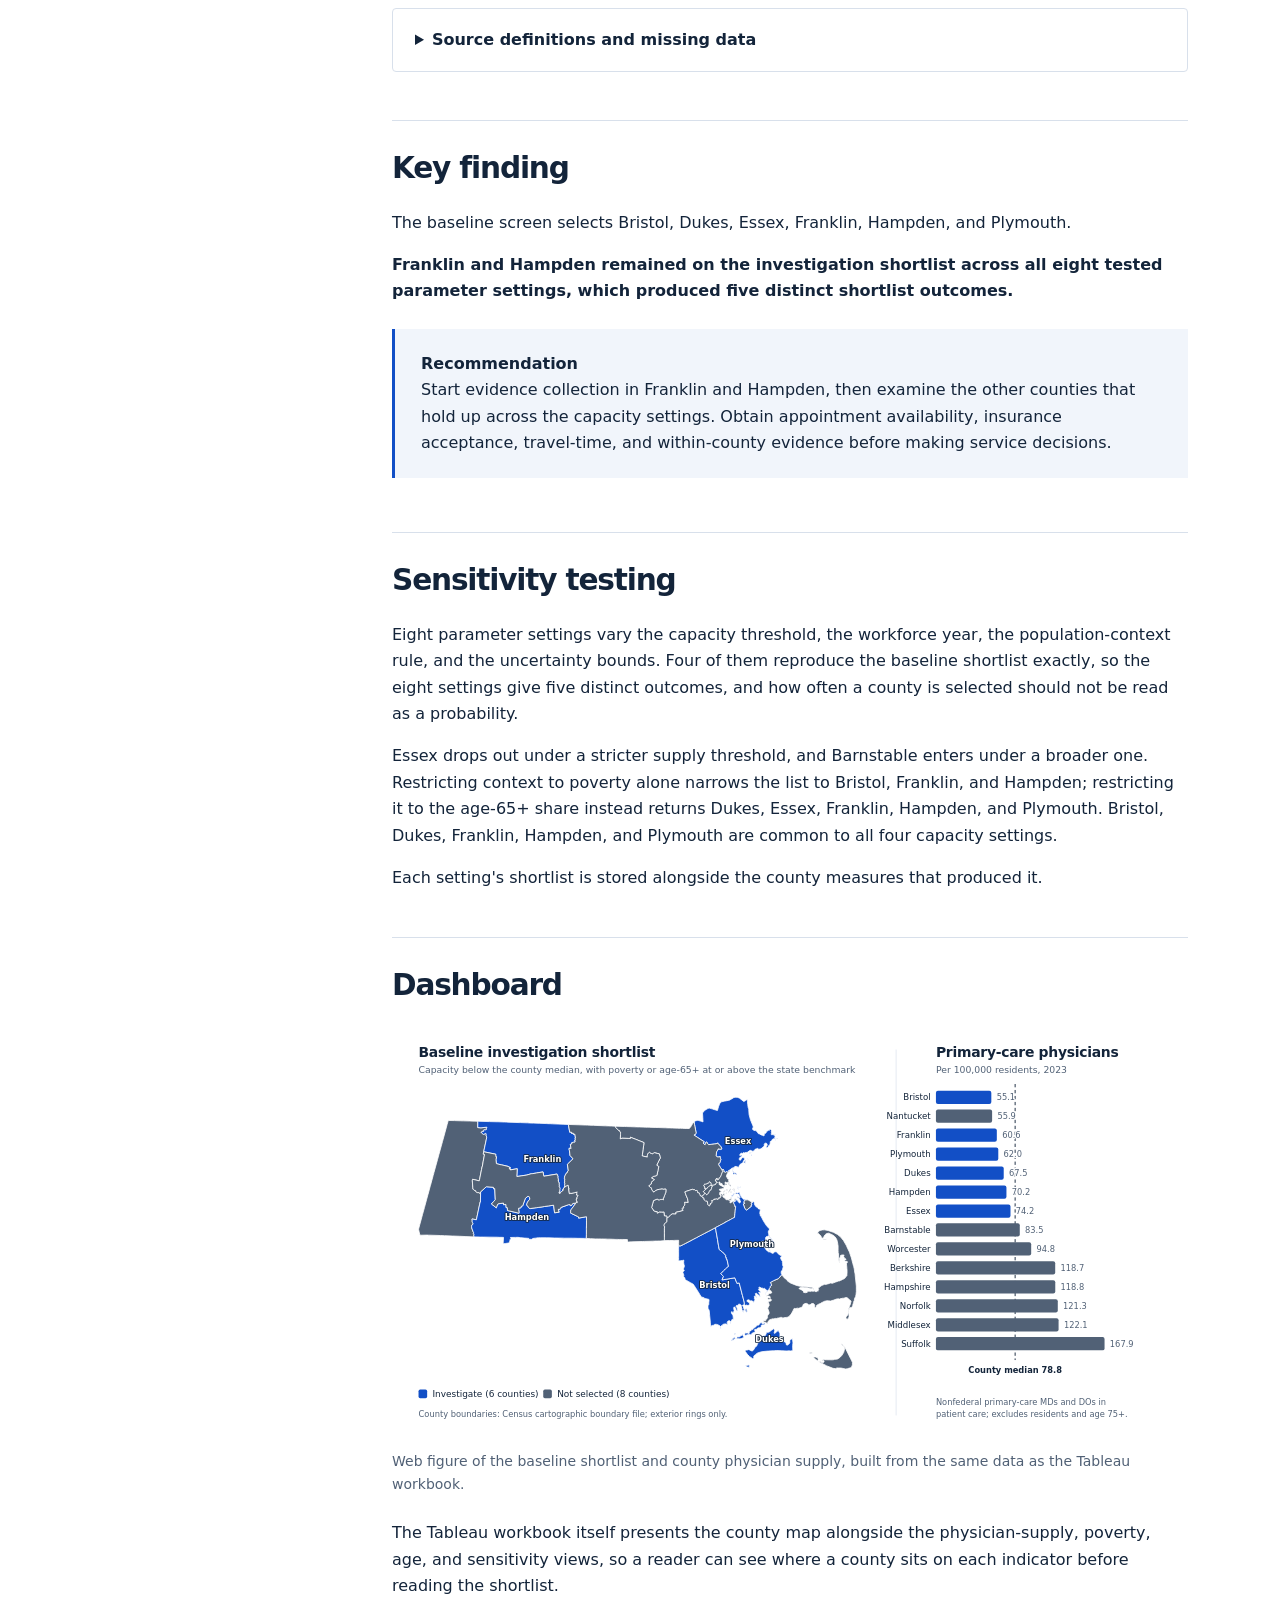
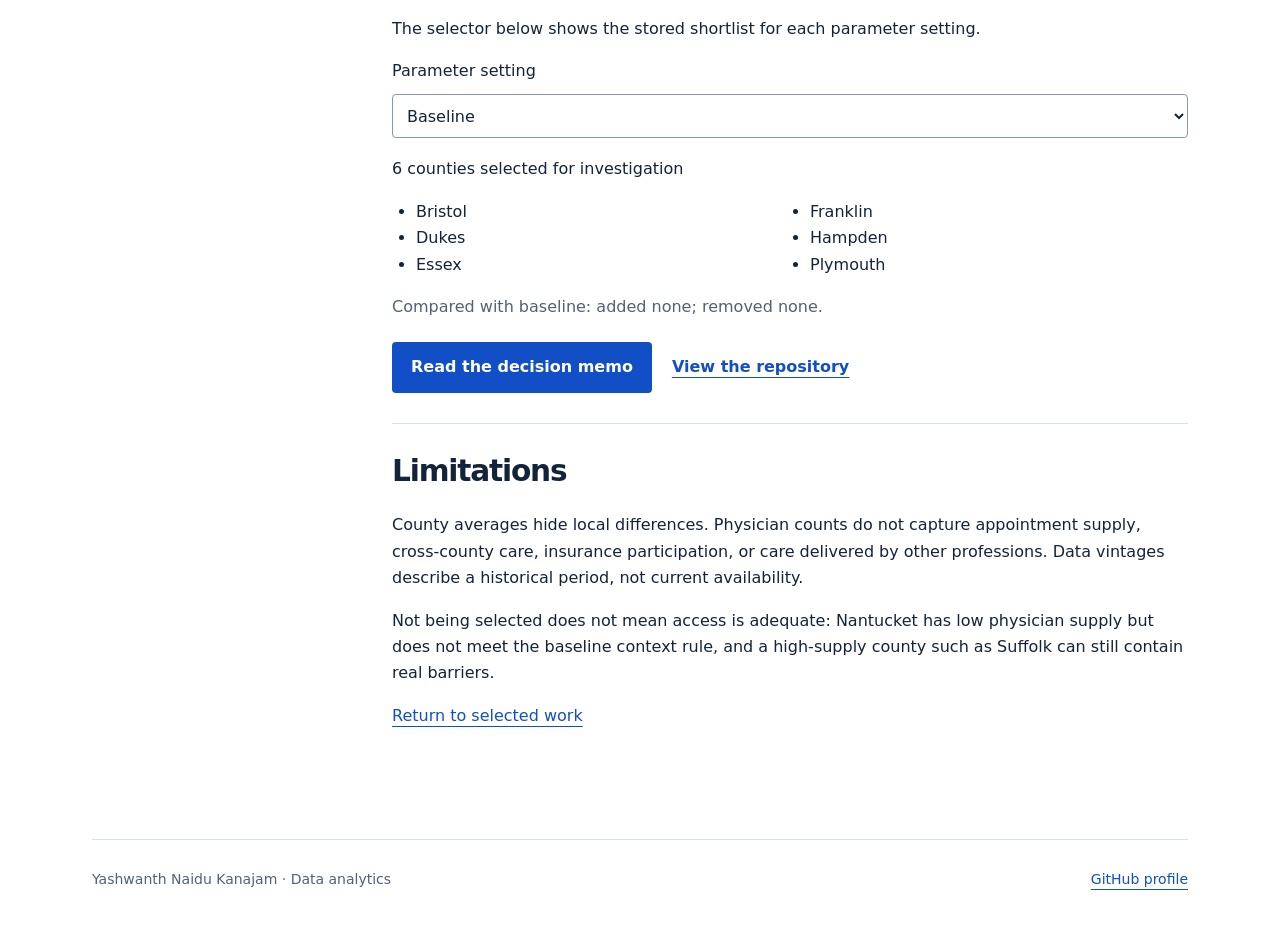
==== commit fbd328de: "Refine project presentation" ====
--- a/access/index.html
+++ b/access/index.html
@@ -1,4 +1,4 @@
-<!doctype html><html lang="en"><head><meta charset="utf-8"><meta name="viewport" content="width=device-width,initial-scale=1"><title>Massachusetts Primary Care Access Planning | Yashwanth Naidu Kanajam</title><meta name="description" content="A county-level screen of Massachusetts primary-care access using public data, with sensitivity testing of the resulting shortlist."><link rel="icon" type="image/svg+xml" href="data:image/svg+xml,%3Csvg xmlns='http://www.w3.org/2000/svg' viewBox='0 0 32 32'%3E%3Crect width='32' height='32' rx='5' fill='%2313243a'/%3E%3Cpath d='M7 8l7 9v8h4v-8l7-9h-5l-4 5-4-5z' fill='%238eb4ff'/%3E%3C/svg%3E"><link rel="stylesheet" href="../styles.css"><link rel="stylesheet" href="../explorer.css"><script defer src="../site.js"></script><script defer src="../access-data.js"></script><script defer src="../access.js"></script><link rel="canonical" href="https://yashwanth-kanajam.github.io/access/"><meta property="og:type" content="website"><meta property="og:url" content="https://yashwanth-kanajam.github.io/access/"><meta property="og:title" content="Massachusetts Primary Care Access Planning"><meta property="og:description" content="A county-level screen of Massachusetts primary-care access using public data, with sensitivity testing of the resulting shortlist."></head><body><a class="skip" href="#main">Skip to content</a><div class="wrap"><header><a class="brand" href="../index.html">Yashwanth Naidu Kanajam</a><nav aria-label="Main navigation"><a href="../index.html#work">Selected work</a><a href="../index.html#experience">Experience</a><a href="../downloads/Yashwanth-Naidu-Kanajam-Resume.pdf">R&eacute;sum&eacute;</a><a href="https://github.com/yashwanth-kanajam">GitHub</a></nav></header><main id="main" tabindex="-1"><div class="case-head"><p class="eyebrow">Access planning · Census/ACS · HRSA · Python · SQL · Tableau</p><h1>Massachusetts Primary Care Access Planning</h1><p class="lead">This analysis screens primary-care physician capacity against population context, then tests how much the shortlist moves when its assumptions change.</p><a class="button" href="../downloads/access-decision-memo.pdf" download>Download the two-page decision memo</a></div><div class="case-grid"><nav class="case-nav" aria-label="Case study contents"><a href="#question">Business question</a><a href="#approach">Data and approach</a><a href="#finding">Key finding</a><a href="#sensitivity">Sensitivity testing</a><a href="#dashboard">Dashboard</a><a href="#limitations">Limitations</a></nav><div class="case-body">
+<!doctype html><html lang="en"><head><meta charset="utf-8"><meta name="viewport" content="width=device-width,initial-scale=1"><title>Massachusetts Primary Care Access Planning | Yashwanth Naidu Kanajam</title><meta name="description" content="A county-level screen of Massachusetts primary-care access using public data, with sensitivity testing of the resulting shortlist."><link rel="icon" type="image/svg+xml" href="data:image/svg+xml,%3Csvg xmlns='http://www.w3.org/2000/svg' viewBox='0 0 32 32'%3E%3Crect width='32' height='32' rx='5' fill='%2313243a'/%3E%3Cpath d='M7 8l7 9v8h4v-8l7-9h-5l-4 5-4-5z' fill='%238eb4ff'/%3E%3C/svg%3E"><link rel="stylesheet" href="../styles.css"><link rel="stylesheet" href="../explorer.css"><script defer src="../site.js"></script><script defer src="../access-data.js"></script><script defer src="../access.js"></script><link rel="canonical" href="https://yashwanth-kanajam.github.io/access/"><meta property="og:type" content="website"><meta property="og:url" content="https://yashwanth-kanajam.github.io/access/"><meta property="og:title" content="Massachusetts Primary Care Access Planning"><meta property="og:description" content="A county-level screen of Massachusetts primary-care access using public data, with sensitivity testing of the resulting shortlist."></head><body><a class="skip" href="#main">Skip to content</a><div class="wrap"><header><a class="brand" href="../index.html">Yashwanth Naidu Kanajam</a><nav aria-label="Main navigation"><a href="../index.html#work">Selected work</a><a href="../index.html#experience">Experience</a><a href="https://github.com/yashwanth-kanajam">GitHub</a></nav></header><main id="main" tabindex="-1"><div class="case-head"><p class="eyebrow">Access planning · Census/ACS · HRSA · Python · SQL · Tableau</p><h1>Massachusetts Primary Care Access Planning</h1><p class="lead">This analysis screens primary-care physician capacity against population context, then tests how much the shortlist moves when its assumptions change.</p><a class="button" href="../downloads/access-decision-memo.pdf" download>Download the two-page decision memo</a></div><div class="case-grid"><nav class="case-nav" aria-label="Case study contents"><a href="#question">Business question</a><a href="#approach">Data and approach</a><a href="#finding">Key finding</a><a href="#sensitivity">Sensitivity testing</a><a href="#dashboard">Dashboard</a><a href="#limitations">Limitations</a></nav><div class="case-body">
 <section id="question"><h2>Business question</h2><p>Which Massachusetts counties warrant deeper investigation for primary-care access, and how stable is that shortlist under different reasonable assumptions?</p><p>The result is an investigation shortlist: where to spend the next round of evidence gathering. It is not a measure of unmet need or a recommendation on where to open a clinic.</p></section>
 <section id="approach"><h2>Data and approach</h2><p>Census ACS 2019–2023 five-year estimates provide population, age, poverty, and margins of error. HRSA’s AHRF 2024–2025 release provides primary-care physician counts for 2023, with 2022 retained for a prior-year check. Census county boundaries support the map. All 14 Massachusetts counties are linked on five-digit county FIPS codes, and the build stops if a county is missing, duplicated or has an unrecognized code.</p><div class="table-scroll" tabindex="0" role="region" aria-label="Indicator definitions"><table><caption>What the indicators measure</caption><thead><tr><th scope="col">Indicator</th><th scope="col">Population basis</th><th scope="col">Interpretation limit</th></tr></thead><tbody><tr><th scope="row">Primary-care physicians per 100,000</th><td>Physician count divided by ACS total population</td><td>Headcounts, not available appointments or full-time equivalents</td></tr><tr><th scope="row">Poverty percentage</th><td>Population below poverty / population with poverty status determined</td><td>Not divided by total population</td></tr><tr><th scope="row">Age 65+ percentage</th><td>Population age 65+ / total population</td><td>Context for investigation, not a direct measure of unmet need</td></tr></tbody></table></div>
 <p>The baseline screen selects counties where physician supply falls below the county median <em>and</em> either poverty or the age-65+ share sits at or above its population-weighted state benchmark. Physician supply, poverty and age stay as separate indicators rather than being combined into one score. Python handles acquisition and validation, and SQL joins and calculates the county measures.</p>
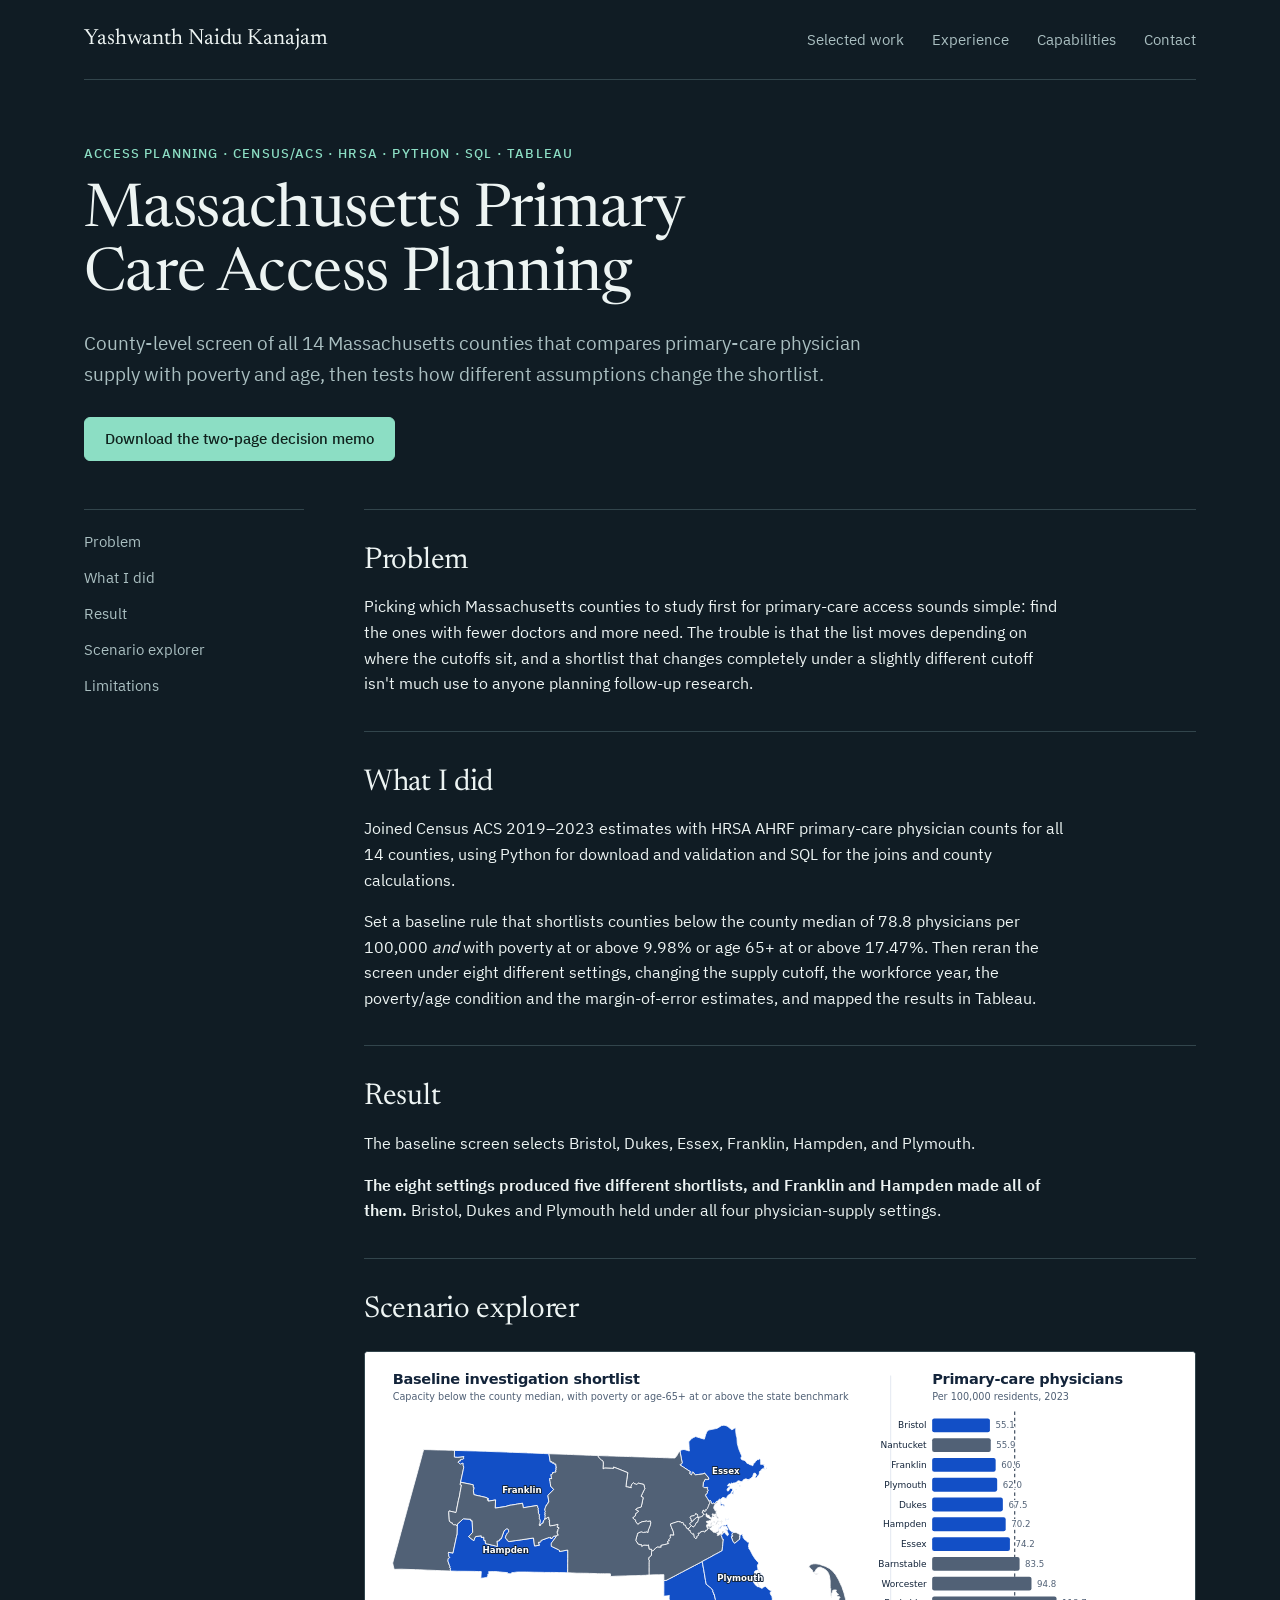
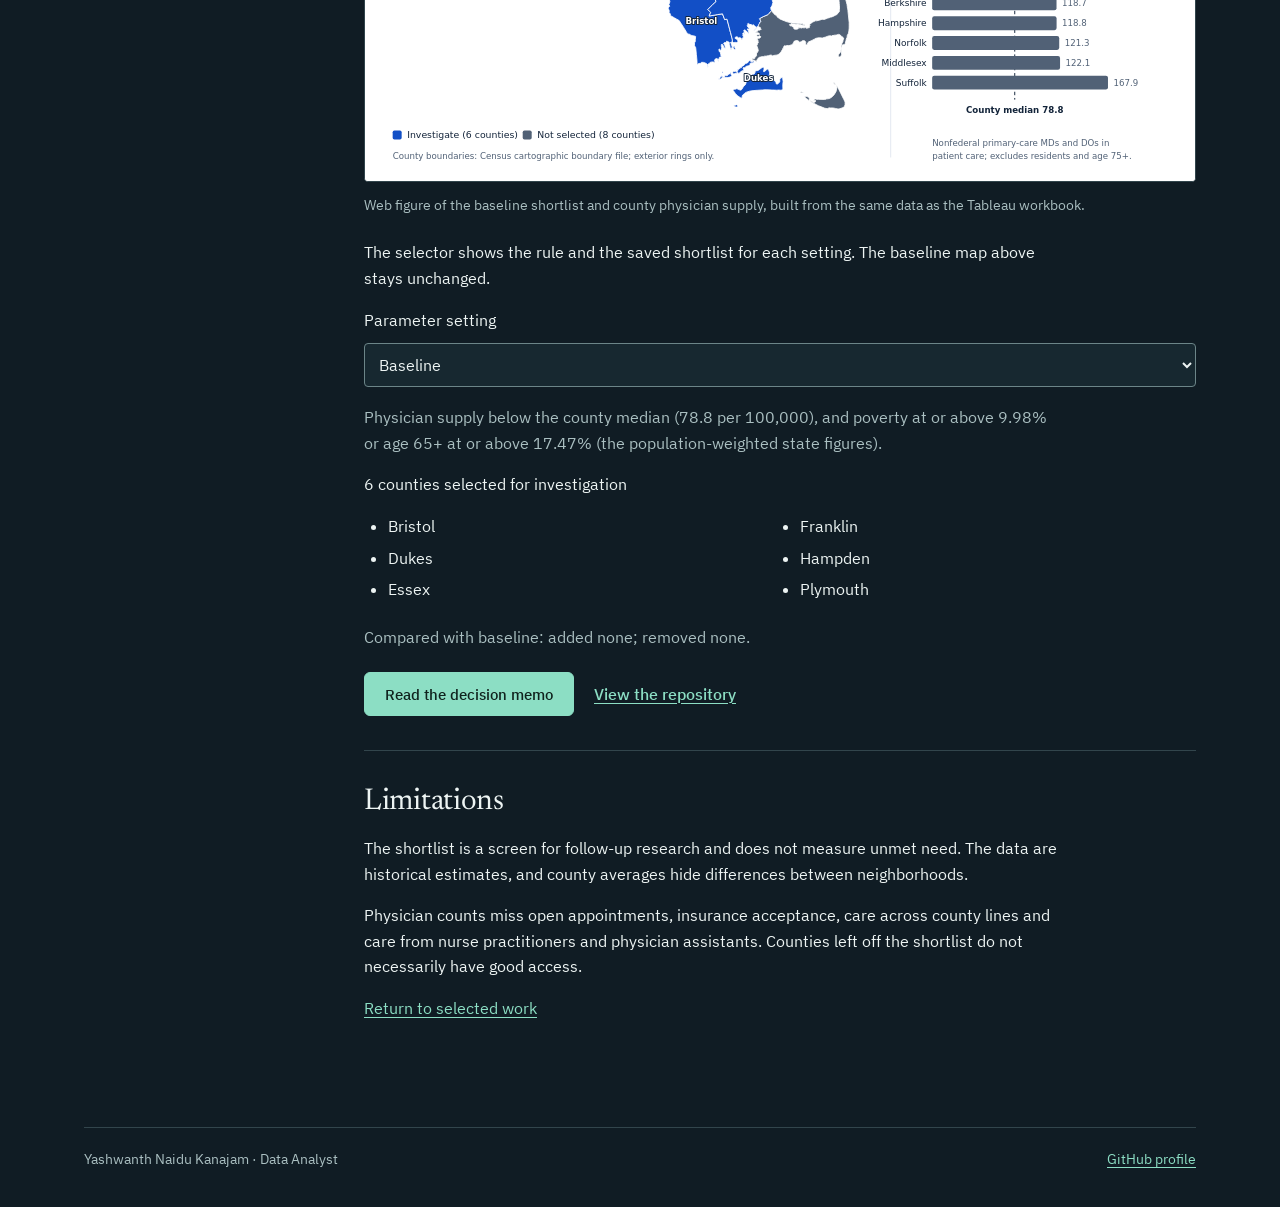
==== commit 9699d3db: "Redesign site and add Claims Quality Agent case study" ====
--- a/access/index.html
+++ b/access/index.html
@@ -1,10 +1,7 @@
-<!doctype html><html lang="en"><head><meta charset="utf-8"><meta name="viewport" content="width=device-width,initial-scale=1"><title>Massachusetts Primary Care Access Planning | Yashwanth Naidu Kanajam</title><meta name="description" content="A county-level screen of Massachusetts primary-care access using public data, with sensitivity testing of the resulting shortlist."><link rel="icon" type="image/svg+xml" href="data:image/svg+xml,%3Csvg xmlns='http://www.w3.org/2000/svg' viewBox='0 0 32 32'%3E%3Crect width='32' height='32' rx='5' fill='%2313243a'/%3E%3Cpath d='M7 8l7 9v8h4v-8l7-9h-5l-4 5-4-5z' fill='%238eb4ff'/%3E%3C/svg%3E"><link rel="stylesheet" href="../styles.css"><link rel="stylesheet" href="../explorer.css"><script defer src="../site.js"></script><script defer src="../access-data.js"></script><script defer src="../access.js"></script><link rel="canonical" href="https://yashwanth-kanajam.github.io/access/"><meta property="og:type" content="website"><meta property="og:url" content="https://yashwanth-kanajam.github.io/access/"><meta property="og:title" content="Massachusetts Primary Care Access Planning"><meta property="og:description" content="A county-level screen of Massachusetts primary-care access using public data, with sensitivity testing of the resulting shortlist."></head><body><a class="skip" href="#main">Skip to content</a><div class="wrap"><header><a class="brand" href="../index.html">Yashwanth Naidu Kanajam</a><nav aria-label="Main navigation"><a href="../index.html#work">Selected work</a><a href="../index.html#experience">Experience</a><a href="https://github.com/yashwanth-kanajam">GitHub</a></nav></header><main id="main" tabindex="-1"><div class="case-head"><p class="eyebrow">Access planning · Census/ACS · HRSA · Python · SQL · Tableau</p><h1>Massachusetts Primary Care Access Planning</h1><p class="lead">This analysis screens primary-care physician capacity against population context, then tests how much the shortlist moves when its assumptions change.</p><a class="button" href="../downloads/access-decision-memo.pdf" download>Download the two-page decision memo</a></div><div class="case-grid"><nav class="case-nav" aria-label="Case study contents"><a href="#question">Business question</a><a href="#approach">Data and approach</a><a href="#finding">Key finding</a><a href="#sensitivity">Sensitivity testing</a><a href="#dashboard">Dashboard</a><a href="#limitations">Limitations</a></nav><div class="case-body">
-<section id="question"><h2>Business question</h2><p>Which Massachusetts counties warrant deeper investigation for primary-care access, and how stable is that shortlist under different reasonable assumptions?</p><p>The result is an investigation shortlist: where to spend the next round of evidence gathering. It is not a measure of unmet need or a recommendation on where to open a clinic.</p></section>
-<section id="approach"><h2>Data and approach</h2><p>Census ACS 2019–2023 five-year estimates provide population, age, poverty, and margins of error. HRSA’s AHRF 2024–2025 release provides primary-care physician counts for 2023, with 2022 retained for a prior-year check. Census county boundaries support the map. All 14 Massachusetts counties are linked on five-digit county FIPS codes, and the build stops if a county is missing, duplicated or has an unrecognized code.</p><div class="table-scroll" tabindex="0" role="region" aria-label="Indicator definitions"><table><caption>What the indicators measure</caption><thead><tr><th scope="col">Indicator</th><th scope="col">Population basis</th><th scope="col">Interpretation limit</th></tr></thead><tbody><tr><th scope="row">Primary-care physicians per 100,000</th><td>Physician count divided by ACS total population</td><td>Headcounts, not available appointments or full-time equivalents</td></tr><tr><th scope="row">Poverty percentage</th><td>Population below poverty / population with poverty status determined</td><td>Not divided by total population</td></tr><tr><th scope="row">Age 65+ percentage</th><td>Population age 65+ / total population</td><td>Context for investigation, not a direct measure of unmet need</td></tr></tbody></table></div>
-<p>The baseline screen selects counties where physician supply falls below the county median <em>and</em> either poverty or the age-65+ share sits at or above its population-weighted state benchmark. Physician supply, poverty and age stay as separate indicators rather than being combined into one score. Python handles acquisition and validation, and SQL joins and calculates the county measures.</p>
-<details><summary>Source definitions and missing data</summary><p>The workforce measure covers nonfederal MDs and DOs in primary-care patient care. It excludes hospital residents and physicians aged 75+, and does not include nurse practitioners or physician assistants.</p><p>The selected inputs have no missing values; suppressed or unavailable values would be treated as missing, not zero.</p><p>ACS margins of error are kept and used for the uncertainty settings. Those settings are sensitivity ranges, not significance tests.</p></details></section>
-<section id="finding"><h2>Key finding</h2><p>The baseline screen selects Bristol, Dukes, Essex, Franklin, Hampden, and Plymouth.</p><p><strong>Franklin and Hampden remained on the investigation shortlist across all eight tested parameter settings, which produced five distinct shortlist outcomes.</strong></p><div class="callout"><strong>Recommendation</strong><p>Start evidence collection in Franklin and Hampden, then examine the other counties that hold up across the capacity settings. Obtain appointment availability, insurance acceptance, travel-time, and within-county evidence before making service decisions.</p></div></section>
-<section id="sensitivity"><h2>Sensitivity testing</h2><p>Eight parameter settings vary the capacity threshold, the workforce year, the population-context rule, and the uncertainty bounds. Four of them reproduce the baseline shortlist exactly, so the eight settings give five distinct outcomes, and how often a county is selected should not be read as a probability.</p><p>Essex drops out under a stricter supply threshold, and Barnstable enters under a broader one. Restricting context to poverty alone narrows the list to Bristol, Franklin, and Hampden; restricting it to the age-65+ share instead returns Dukes, Essex, Franklin, Hampden, and Plymouth. Bristol, Dukes, Franklin, Hampden, and Plymouth are common to all four capacity settings.</p><p>Each setting's shortlist is stored alongside the county measures that produced it.</p></section>
-<section id="dashboard"><h2>Dashboard</h2><figure style="margin:24px 0"><a href="../assets/ma_access_overview.svg" aria-label="Open the full-size shortlist and physician-supply figure"><img src="../assets/ma_access_overview.svg" width="1200" height="620" style="display:block;width:100%;height:auto" alt="Left: map of the 14 Massachusetts counties with the six baseline shortlist counties — Bristol, Dukes, Essex, Franklin, Hampden, and Plymouth — filled in blue. Right: primary-care physicians per 100,000 residents by county, sorted ascending, with the county median of 78.8 marked; Nantucket falls below the median but is not shortlisted." loading="lazy"></a><figcaption class="meta" style="margin-top:12px">Web figure of the baseline shortlist and county physician supply, built from the same data as the Tableau workbook.</figcaption></figure><p>The Tableau workbook itself presents the county map alongside the physician-supply, poverty, age, and sensitivity views, so a reader can see where a county sits on each indicator before reading the shortlist.</p><p>The selector below shows the stored shortlist for each parameter setting.</p><div id="scenario-app" hidden><label for="scenario-choice">Parameter setting</label><select id="scenario-choice"></select><p id="scenario-status" role="status"></p><ul id="scenario-counties"></ul><p id="scenario-change" class="quiet"></p></div><noscript><p>Baseline: Bristol, Dukes, Essex, Franklin, Hampden, and Plymouth. Read the decision memo for the full comparison across settings.</p></noscript><div class="action-row"><a class="button" href="../downloads/access-decision-memo.pdf" download>Read the decision memo</a><a class="text-link" href="https://github.com/yashwanth-kanajam/ma-primary-care-access">View the repository</a></div></section>
-<section id="limitations"><h2>Limitations</h2><p>County averages hide local differences. Physician counts do not capture appointment supply, cross-county care, insurance participation, or care delivered by other professions. Data vintages describe a historical period, not current availability.</p><p>Not being selected does not mean access is adequate: Nantucket has low physician supply but does not meet the baseline context rule, and a high-supply county such as Suffolk can still contain real barriers.</p><p><a href="../index.html#work">Return to selected work</a></p></section>
-</div></div></main><footer><span>Yashwanth Naidu Kanajam · Data analytics</span><a href="https://github.com/yashwanth-kanajam">GitHub profile</a></footer></div></body></html>
+<!doctype html><html lang="en"><head><meta charset="utf-8"><meta name="viewport" content="width=device-width,initial-scale=1"><meta name="theme-color" content="#101C24"><title>Massachusetts Primary Care Access Planning | Yashwanth Naidu Kanajam</title><meta name="description" content="County-level screen of Massachusetts primary-care access using public data, with sensitivity testing of the resulting shortlist."><link rel="icon" type="image/svg+xml" href="data:image/svg+xml,%3Csvg xmlns='http://www.w3.org/2000/svg' viewBox='0 0 32 32'%3E%3Crect width='32' height='32' rx='5' fill='%23101C24'/%3E%3Cpath d='M7 8l7 9v8h4v-8l7-9h-5l-4 5-4-5z' fill='%238CDEC4'/%3E%3C/svg%3E"><link rel="stylesheet" href="../styles.css?v=11"><link rel="stylesheet" href="../explorer.css"><script defer src="../site.js?v=11"></script><script defer src="../access-data.js?v=11"></script><script defer src="../access.js?v=11"></script><link rel="canonical" href="https://yashwanth-kanajam.github.io/access/"><meta property="og:type" content="website"><meta property="og:url" content="https://yashwanth-kanajam.github.io/access/"><meta property="og:title" content="Massachusetts Primary Care Access Planning"><meta property="og:description" content="County-level screen of Massachusetts primary-care access using public data, with sensitivity testing of the resulting shortlist."><meta property="og:image" content="https://yashwanth-kanajam.github.io/assets/og-preview.png"><meta property="og:image:width" content="1200"><meta property="og:image:height" content="630"><meta property="og:image:alt" content="Yashwanth Naidu Kanajam, Data Analyst: I build reports and check the numbers behind them."><meta name="twitter:card" content="summary_large_image"></head><body><a class="skip" href="#main">Skip to content</a><div class="wrap"><header class="site-head"><a class="brand" href="../index.html">Yashwanth Naidu Kanajam</a><nav aria-label="Main navigation"><ul><li><a href="../index.html#work">Selected work</a></li><li><a href="../index.html#experience">Experience</a></li><li><a href="../index.html#capabilities">Capabilities</a></li><li><a href="../index.html#contact">Contact</a></li></ul></nav></header><main id="main" tabindex="-1"><div class="case-head"><p class="eyebrow">Access planning · Census/ACS · HRSA · Python · SQL · Tableau</p><h1>Massachusetts Primary Care Access Planning</h1><p class="lead">County-level screen of all 14 Massachusetts counties that compares primary-care physician supply with poverty and age, then tests how different assumptions change the shortlist.</p><a class="button" href="../downloads/access-decision-memo.pdf" download>Download the two-page decision memo</a></div><div class="case-grid"><nav class="case-nav" aria-label="Case study contents"><a href="#problem">Problem</a><a href="#approach">What I did</a><a href="#result">Result</a><a href="#dashboard">Scenario explorer</a><a href="#limitations">Limitations</a></nav><div class="case-body">
+<section id="problem"><h2>Problem</h2><p>Picking which Massachusetts counties to study first for primary-care access sounds simple: find the ones with fewer doctors and more need. The trouble is that the list moves depending on where the cutoffs sit, and a shortlist that changes completely under a slightly different cutoff isn't much use to anyone planning follow-up research.</p></section>
+<section id="approach"><h2>What I did</h2><p>Joined Census ACS 2019–2023 estimates with HRSA AHRF primary-care physician counts for all 14 counties, using Python for download and validation and SQL for the joins and county calculations.</p><p>Set a baseline rule that shortlists counties below the county median of 78.8 physicians per 100,000 <em>and</em> with poverty at or above 9.98% or age 65+ at or above 17.47%. Then reran the screen under eight different settings, changing the supply cutoff, the workforce year, the poverty/age condition and the margin-of-error estimates, and mapped the results in Tableau.</p></section>
+<section id="result"><h2>Result</h2><p>The baseline screen selects Bristol, Dukes, Essex, Franklin, Hampden, and Plymouth.</p><p><strong>The eight settings produced five different shortlists, and Franklin and Hampden made all of them.</strong> Bristol, Dukes and Plymouth held under all four physician-supply settings.</p></section>
+<section id="dashboard"><h2>Scenario explorer</h2><figure style="margin:24px 0"><a href="../assets/ma_access_overview.svg" aria-label="Open the full-size shortlist and physician-supply figure"><img src="../assets/ma_access_overview.svg" width="1200" height="620" style="display:block;width:100%;height:auto" alt="Left: map of the 14 Massachusetts counties with the six baseline shortlist counties — Bristol, Dukes, Essex, Franklin, Hampden, and Plymouth — filled in blue. Right: primary-care physicians per 100,000 residents by county, sorted ascending, with the county median of 78.8 marked; Nantucket falls below the median but is not shortlisted." loading="lazy"></a><figcaption class="meta" style="margin-top:12px">Web figure of the baseline shortlist and county physician supply, built from the same data as the Tableau workbook.</figcaption></figure><p>The selector shows the rule and the saved shortlist for each setting. The baseline map above stays unchanged.</p><div id="scenario-app" hidden><label for="scenario-choice">Parameter setting</label><select id="scenario-choice"></select><p id="scenario-rule" class="quiet"></p><p id="scenario-status" role="status"></p><ul id="scenario-counties"></ul><p id="scenario-change" class="quiet"></p></div><noscript><p>Baseline: Bristol, Dukes, Essex, Franklin, Hampden, and Plymouth. Read the decision memo for the full comparison across settings.</p></noscript><div class="action-row"><a class="button" href="../downloads/access-decision-memo.pdf" download>Read the decision memo</a><a class="text-link" href="https://github.com/yashwanth-kanajam/ma-primary-care-access">View the repository</a></div></section>
+<section id="limitations"><h2>Limitations</h2><p>The shortlist is a screen for follow-up research and does not measure unmet need. The data are historical estimates, and county averages hide differences between neighborhoods.</p><p>Physician counts miss open appointments, insurance acceptance, care across county lines and care from nurse practitioners and physician assistants. Counties left off the shortlist do not necessarily have good access.</p><p><a href="../index.html#work">Return to selected work</a></p></section>
+</div></div></main><footer><span>Yashwanth Naidu Kanajam · Data Analyst</span><a href="https://github.com/yashwanth-kanajam">GitHub profile</a></footer></div></body></html>
--- a/styles.css
+++ b/styles.css
@@ -1,15 +1,304 @@
 @charset "UTF-8";
-/* Local-first portfolio: no font, analytics, or asset requests to third parties. */
-:root{--ink:#13243a;--muted:#516176;--blue:#124fc6;--paper:#fff;--line:#d8e0eb;--wash:#f1f5fb;--orange:#b34813}*{box-sizing:border-box}html{scroll-behavior:smooth;scroll-padding-top:2rem}body{margin:0;background:var(--paper);color:var(--ink);font:1rem/1.65 system-ui,-apple-system,BlinkMacSystemFont,"Segoe UI",sans-serif}a{color:var(--blue);text-underline-offset:5px}a:hover{text-decoration-thickness:2px}a:focus-visible,summary:focus-visible{outline:3px solid var(--blue);outline-offset:5px}.wrap{max-width:1160px;margin:auto;padding:0 32px}.skip{position:absolute;left:16px;top:-100px;background:white;padding:12px;z-index:5}.skip:focus{top:12px}.draft{background:var(--ink);color:white;padding:9px 24px;font-size:.875rem;text-align:center}header{display:flex;justify-content:space-between;align-items:center;gap:24px;padding:28px 0;border-bottom:1px solid var(--line)}.brand{color:var(--ink);text-decoration:none;font-weight:750;letter-spacing:-.035em;font-size:1.125rem}nav{display:flex;gap:28px;flex-wrap:wrap}nav a{color:var(--ink);font-size:.9375rem;text-decoration:none}.hero{padding:76px 0 68px;display:grid;grid-template-columns:1.5fr 1fr;gap:60px;align-items:end}.eyebrow{text-transform:uppercase;letter-spacing:.12em;font-size:.875rem;font-weight:700;color:var(--blue);margin:0 0 20px}h1,h2,h3,p{margin-top:0}h1{font-size:clamp(2.75rem,6vw,5rem);font-weight:650;line-height:1.08;letter-spacing:-.055em;margin-bottom:28px;max-width:850px}h2{font-size:clamp(1.9rem,3vw,2.7rem);line-height:1.15;letter-spacing:-.04em}h3{font-size:1.4rem;line-height:1.3;letter-spacing:-.02em}.lead{font-size:1.1875rem;color:var(--muted);max-width:650px}.hero-note{padding:24px 0 0;border-top:3px solid var(--blue);color:var(--muted)}.hero-note strong{display:block;color:var(--ink);margin-bottom:10px}.button{display:inline-block;background:var(--blue);color:#fff;text-decoration:none;padding:12px 19px;border-radius:4px;font-weight:650}.section{padding:60px 0;border-top:1px solid var(--line)}.section-head{display:flex;align-items:baseline;justify-content:space-between;gap:20px;margin-bottom:28px}.section-head h2{margin:0}.meta{font-size:.875rem;color:var(--muted)}.feature{background:var(--wash);display:grid;grid-template-columns:1fr 1fr;border:1px solid var(--line);border-radius:8px;overflow:hidden}.feature-copy,.figure{padding:36px}.status{font-size:.875rem;font-weight:650;color:#704308;background:#fff0cd;border-radius:3px;padding:4px 9px;display:inline-block;margin-bottom:22px}.status.planned{color:var(--muted);background:#eaf0f7}.feature h3{font-size:2rem;max-width:440px}.tags{display:flex;flex-wrap:wrap;gap:8px;padding:0;list-style:none;margin:22px 0}.tags li{font-size:.875rem;padding:3px 10px;border:1px solid #bdcadd;border-radius:3px}.figure{background:var(--ink);color:#fff;margin:0;display:flex;flex-direction:column;justify-content:center}.figure figcaption{font-size:1.1rem;font-weight:650;margin-bottom:28px}.bar-row{margin-bottom:22px}.bar-label{display:flex;justify-content:space-between;gap:12px;font-size:.9375rem;margin-bottom:8px;flex-wrap:wrap}.bar{height:26px;background:#ea9867;width:100%;border-radius:0 3px 3px 0}.bar.correct{width:42.974%;background:#8eb4ff}.figure .meta{color:#c3d0e3}.figure .delta{font-size:1.8rem;line-height:1.25;font-weight:650;margin:12px 0}.grid{display:grid;grid-template-columns:1fr 1fr;gap:24px;margin-top:24px}.project{border:1px solid var(--line);padding:28px;border-radius:6px}.project p:last-child{margin-bottom:0}.number{color:var(--blue);font-weight:750;font-size:.875rem;letter-spacing:.1em;margin-bottom:14px}.principles{display:grid;grid-template-columns:repeat(3,1fr);gap:32px}.principles p{color:var(--muted)}footer{border-top:1px solid var(--line);padding:28px 0 40px;display:flex;justify-content:space-between;gap:20px;color:var(--muted);font-size:.875rem}.case-head{padding:60px 0 44px}.case-head h1{font-size:clamp(2.5rem,5vw,4rem)}.case-grid{display:grid;grid-template-columns:240px minmax(0,1fr);gap:60px;padding-bottom:64px}.case-nav{align-self:start;position:sticky;top:24px}.case-nav a{display:block;margin:12px 0}.case-body section{padding:30px 0;border-top:1px solid var(--line)}.case-body h2{font-size:1.85rem}.callout{background:var(--wash);border-left:3px solid var(--blue);padding:22px 26px;margin:24px 0}.callout p:last-child{margin:0}table{width:100%;border-collapse:collapse;font-size:.9375rem;margin:22px 0}th,td{text-align:left;padding:13px 12px;border-bottom:1px solid var(--line);vertical-align:top}th{background:var(--wash)}.table-scroll{overflow-x:auto}code{font-size:.875rem;background:var(--wash);padding:2px 5px;border-radius:3px}pre{background:var(--ink);color:#edf3ff;padding:24px;overflow-x:auto;line-height:1.6;border-radius:4px}pre code{background:none;padding:0;color:inherit}details{border:1px solid var(--line);border-radius:4px;padding:18px 22px;margin:18px 0}summary{font-weight:650;cursor:pointer}details[open] summary{margin-bottom:16px}.text-link{font-weight:650}.quiet{color:var(--muted)}@media(max-width:760px){.wrap{padding:0 20px}header{align-items:flex-start;flex-direction:column;gap:14px;padding:22px 0}nav{gap:22px}.hero{grid-template-columns:1fr;gap:30px;padding:44px 0}.hero-note{max-width:100%}.feature,.grid,.principles,.case-grid{grid-template-columns:1fr}.feature-copy,.figure{padding:25px}.section{padding:40px 0}.section-head{display:block}.section-head .meta{margin-top:12px}.case-grid{gap:20px}.case-nav{position:static;display:flex;gap:16px;flex-wrap:wrap}.case-nav a{margin:0}.case-head{padding-top:40px}footer{flex-direction:column;gap:6px}}@media(prefers-reduced-motion:reduce){html{scroll-behavior:auto}}@media print{.draft,nav,.skip,.case-nav{display:none}.hero,.feature,.case-grid{display:block}.figure{background:white;color:#13243a}.figure .meta{color:#516176}.section{break-inside:avoid}a{color:inherit}}
-/* Small usability refinements to the retained layout. */
-.hero{padding:44px 0;gap:40px}.hero h1{font-size:clamp(2.5rem,5vw,3.7rem)}
-.project{transition:border-color .15s ease}.project:hover,.project:focus-within{border-color:var(--blue)}
-.case-nav a[aria-current]{font-weight:750;text-decoration-thickness:3px}
-.table-scroll:focus-visible,pre:focus-visible{outline:3px solid var(--blue);outline-offset:3px}
-#scenario-choice,#api-choice{display:block;width:100%;max-width:100%;padding:10px;color:var(--ink);background:white;border:1px solid #8799b2;border-radius:4px;margin:10px 0 18px}
-#scenario-counties{columns:2;padding-left:24px}pre{max-width:100%}code{overflow-wrap:anywhere}pre code{overflow-wrap:normal}
-@media(max-width:760px){.case-head h1{font-size:2.2rem}.hero{gap:24px}.case-nav{font-size:.9375rem}#scenario-counties{columns:1}}
-@media(prefers-reduced-motion:reduce){.project{transition:none}}
-
-.case-body,.case-nav{min-width:0}.case-body details{min-width:0}main:focus{outline:none}
-@media(max-width:760px){.case-grid{grid-template-columns:minmax(0,1fr)}}
+/* Local-first portfolio: fonts are served from this site; no analytics or third-party requests. */
+@font-face{font-family:"Newsreader";src:url("fonts/newsreader-latin-opsz-normal.woff2") format("woff2");font-weight:200 800;font-style:normal;font-display:swap}
+@font-face{font-family:"IBM Plex Sans";src:url("fonts/ibm-plex-sans-latin-400-normal.woff2") format("woff2");font-weight:400;font-style:normal;font-display:swap}
+@font-face{font-family:"IBM Plex Sans";src:url("fonts/ibm-plex-sans-latin-500-normal.woff2") format("woff2");font-weight:500;font-style:normal;font-display:swap}
+@font-face{font-family:"IBM Plex Sans";src:url("fonts/ibm-plex-sans-latin-600-normal.woff2") format("woff2");font-weight:600;font-style:normal;font-display:swap}
+@font-face{font-family:"IBM Plex Mono";src:url("fonts/ibm-plex-mono-latin-400-normal.woff2") format("woff2");font-weight:400;font-style:normal;font-display:swap}
+@font-face{font-family:"IBM Plex Mono";src:url("fonts/ibm-plex-mono-latin-500-normal.woff2") format("woff2");font-weight:500;font-style:normal;font-display:swap}
+
+/* Palette: Midnight & mint. Change colours here. */
+:root{
+  color-scheme:dark;
+  --page:#101C24;
+  --panel:#172830;
+  --surface:#1C3037;
+  --text:#EDF4F3;
+  --text-2:#AABFC1;
+  --border:#32454C;
+  --border-strong:#55716F;
+  --control:#6C8588;
+  --accent:#8CDEC4;
+  --accent-hover:#A3E7D1;
+  --on-accent:#10231E;
+  --mark-muted:#7F989B;
+  --plate:#FFFFFF;
+  --error-text:#F4C2B3;
+  --error-bg:#3A2622;
+  --serif:"Newsreader","Iowan Old Style",Georgia,serif;
+  --sans:"IBM Plex Sans",system-ui,-apple-system,"Segoe UI",sans-serif;
+  --mono:"IBM Plex Mono",ui-monospace,Menlo,monospace;
+  --radius:6px;
+  --width:1160px;
+  /* names used by the explorer stylesheet */
+  --ink:var(--text);--muted:var(--text-2);--blue:var(--accent);--paper:var(--page);--line:var(--border);--wash:var(--surface);--orange:var(--mark-muted);
+}
+*,*::before,*::after{box-sizing:border-box}
+html{scroll-behavior:smooth;scroll-padding-top:2rem}
+body{margin:0;background:var(--page);color:var(--text);font:400 1rem/1.6 var(--sans);-webkit-font-smoothing:antialiased}
+a{color:var(--accent);text-underline-offset:3px;text-decoration-thickness:1px}
+a:hover{text-decoration-thickness:2px}
+:focus-visible{outline:2px solid var(--accent);outline-offset:3px;border-radius:3px}
+main:focus{outline:none}
+h1,h2,h3{font-family:var(--serif);font-weight:400;margin:0;text-wrap:balance;letter-spacing:-.01em}
+p{margin:0}
+strong{font-weight:600}
+img{max-width:100%}
+
+.wrap{max-width:var(--width);margin-inline:auto;padding-inline:24px}
+.skip{position:absolute;left:16px;top:-100px;background:var(--accent);color:var(--on-accent);padding:10px 14px;z-index:20;border-radius:4px}
+.skip:focus{top:12px}
+
+/* Header */
+.site-head{display:flex;flex-wrap:wrap;align-items:center;justify-content:space-between;gap:12px 32px;padding-block:22px}
+.brand{color:var(--text);text-decoration:none;font-family:var(--serif);font-size:1.375rem;letter-spacing:-.005em}
+.site-head nav ul{display:flex;flex-wrap:wrap;gap:6px 28px;margin:0;padding:0;list-style:none}
+.site-head nav a{color:var(--text-2);text-decoration:none;font-size:.9375rem;padding-block:4px;border-bottom:1px solid transparent}
+.site-head nav a:hover{color:var(--text);border-bottom-color:var(--accent)}
+
+/* Shared pieces */
+.eyebrow{font-size:.8125rem;letter-spacing:.09em;text-transform:uppercase;color:var(--accent);font-weight:500;margin:0}
+.btn,.button{display:inline-flex;align-items:center;gap:9px;min-height:44px;padding:0 20px;border-radius:var(--radius);border:1px solid var(--border);background:var(--page);color:var(--text);font:500 .9375rem var(--sans);text-decoration:none;cursor:pointer;transition:border-color .15s,background-color .15s}
+.btn:hover{border-color:var(--accent)}
+.btn.primary,.button{background:var(--accent);border-color:var(--accent);color:var(--on-accent)}
+.btn.primary:hover,.button:hover{background:var(--accent-hover);border-color:var(--accent-hover)}
+.btn svg{width:18px;height:18px;flex:none}
+.btn.icon{padding:0;width:44px;justify-content:center}
+.actions{display:flex;flex-wrap:wrap;gap:12px;align-items:center}
+.chips{display:flex;flex-wrap:wrap;gap:8px;margin:0;padding:0;list-style:none}
+.chips li{border:1px solid var(--border);background:var(--surface);border-radius:4px;padding:4px 11px;font-size:.9375rem}
+.meta{font-size:.875rem;color:var(--text-2)}
+.quiet{color:var(--text-2)}
+.text-link{font-weight:500}
+
+/* ---------- Homepage ---------- */
+.intro{position:relative;border-block:1px solid var(--border);overflow:hidden}
+#net{position:absolute;inset:0;width:100%;height:100%;pointer-events:none}
+.intro .wrap{position:relative;display:grid;grid-template-columns:minmax(0,1fr) minmax(0,1.02fr);gap:56px;align-items:center;padding-block:72px 76px}
+.intro h1{font-size:clamp(2.5rem,4.6vw,3.625rem);line-height:1.04;margin-block:18px 22px}
+.intro .lede{color:var(--text-2);font-size:1.125rem;max-width:32em}
+.intro .actions{margin-top:30px}
+
+.feature{background:var(--panel);border:1px solid var(--border);border-radius:var(--radius);padding:26px 28px 24px}
+.feature .kicker{font-size:.8125rem;color:var(--text-2);display:flex;flex-wrap:wrap;justify-content:space-between;gap:4px 16px}
+.feature h2{font-size:1.6875rem;line-height:1.18;margin-block:10px 6px}
+.feature .sub{color:var(--text-2);font-size:.9375rem}
+.legend{display:flex;flex-wrap:wrap;gap:6px 20px;font-size:.8125rem;color:var(--text-2);margin-block:18px 8px}
+.legend{gap:8px}
+.lg{display:inline-flex;align-items:center;gap:7px;min-height:32px;padding:0 12px;border:1px solid var(--border-strong);border-radius:16px;background:transparent;color:var(--text-2);font:400 .8125rem var(--sans);cursor:pointer;transition:border-color .15s,color .15s,background-color .15s}
+.lg:hover{color:var(--text)}
+.lg[aria-pressed=true]{background:var(--accent);border-color:var(--accent);color:var(--on-accent);font-weight:500}
+.key{display:inline-flex;align-items:center;gap:6px;margin-right:16px;white-space:nowrap}
+.lg:focus-visible{outline:2px solid var(--accent);outline-offset:2px}
+.db.hide-pub .p,.db.hide-pub .seg,.db.hide-cor .c,.db.hide-cor .seg{visibility:hidden}
+.dot-pub,.dot-cor{display:inline-block;border-radius:50%}
+.dot-pub{width:13px;height:13px;border:2px solid var(--mark-muted);background:var(--panel)}
+.dot-cor{width:9px;height:9px;background:var(--accent)}
+.db{font-variant-numeric:tabular-nums}
+.db-row,.db-axis,.db-head{display:grid;grid-template-columns:46px minmax(0,1fr) 62px 52px;column-gap:14px;align-items:center}
+.db-head{font-size:.75rem;color:var(--text-2);padding-bottom:4px}
+.db-head span:nth-child(n+3),.db-row .chg,.db-row .qtr{text-align:right}
+.db-row{height:34px;border-top:1px solid var(--border);font-size:.875rem}
+.db-row .ba{font-family:var(--mono);font-size:.8125rem}
+.db-row .qtr{color:var(--text-2)}
+.track{position:relative;height:100%;background-image:linear-gradient(to right,var(--border) 1px,transparent 1px);background-size:25% 100%;border-right:1px solid var(--border)}
+.track .seg{position:absolute;top:50%;height:2px;margin-top:-1px;background:var(--mark-muted)}
+.track .p,.track .c{position:absolute;top:50%;border-radius:50%;transform:translate(-50%,-50%)}
+.track .p{width:13px;height:13px;border:2px solid var(--mark-muted);background:var(--panel)}
+.track .c{width:9px;height:9px;background:var(--accent)}
+.db-axis{border-top:1px solid var(--border);padding-top:5px;font-size:.75rem;color:var(--text-2)}
+.db-axis .ticks{position:relative;height:18px}
+.db-axis .ticks span{position:absolute;transform:translateX(-50%)}
+.db-axis .ticks span:first-child{transform:none}
+.db-axis .ticks span:last-child{transform:translateX(-100%)}
+.feature .note{font-size:.8125rem;color:var(--text-2);margin-top:12px}
+.keys{display:flex;flex-wrap:wrap;gap:4px 0;font-size:.8125rem;color:var(--text-2);margin:2px 0 10px}
+.keys .key i{flex:none}
+.names{margin:10px 0 0!important;font-size:.8125rem;color:var(--text-2);border:0!important;padding:0!important;background:none!important}
+.names summary{cursor:pointer;color:var(--text-2)}
+.names summary:hover{color:var(--text)}
+.names p{margin-top:8px}
+.qb.cty{grid-template-columns:76px minmax(0,1fr) 44px}
+.qb.cty .ba{font-family:var(--sans)}
+@supports (grid-template-rows:subgrid){
+  .cards{grid-auto-rows:auto}
+  .cards .card{display:grid;grid-row:span 2;grid-template-rows:subgrid;row-gap:0}
+}
+.feature .more{display:inline-block;margin-top:16px;font-weight:500}
+
+.block{padding-block:84px 12px}
+.block-head{display:grid;grid-template-columns:minmax(0,1fr) minmax(0,1.4fr);gap:16px 56px;align-items:end;margin-bottom:36px}
+.block-head h2{font-size:clamp(2rem,3.6vw,2.75rem);line-height:1.08}
+.block-head p{color:var(--text-2);max-width:36em}
+
+.cards{display:grid;grid-template-columns:repeat(3,minmax(0,1fr));gap:22px}
+.card{background:var(--panel);border:1px solid var(--border);border-radius:var(--radius);display:flex;flex-direction:column;transition:border-color .15s}
+.card:hover,.card:focus-within,.support:hover,.support:focus-within{border-color:var(--border-strong)}
+.viz{background:var(--surface);border-bottom:1px solid var(--border);border-radius:var(--radius) var(--radius) 0 0;padding:20px 20px 16px;min-height:268px;display:flex;flex-direction:column;font-variant-numeric:tabular-nums}
+.viz-title{font-size:.8125rem;color:var(--text-2);margin-bottom:14px;display:flex;justify-content:space-between;gap:10px}
+.tag{font-size:.75rem;border:1px solid var(--border-strong);border-radius:3px;padding:0 6px;color:var(--text-2);white-space:nowrap;align-self:flex-start}
+.card-body{padding:22px;display:flex;flex-direction:column;gap:10px;flex:1}
+.card-body h3{font-size:1.4375rem;line-height:1.2}
+.card-body p{color:var(--text-2);font-size:.96875rem}
+.card-body .tools,.support .tools{font-size:.8125rem;color:var(--text-2)}
+.card-links{display:flex;flex-wrap:wrap;gap:6px 20px;margin-top:auto;padding-top:10px;font-size:.9375rem}
+.card-links a:first-child{font-weight:500}
+.card-links a+a{color:var(--text-2)}
+.card-links a+a:hover{color:var(--text)}
+.viz-foot{font-size:.75rem;color:var(--text-2);margin-top:auto;padding-top:12px}
+
+.qb{display:grid;grid-template-columns:44px minmax(0,1fr) 52px;column-gap:10px;row-gap:9px;align-items:center;font-size:.8125rem}
+.qb .ba{font-family:var(--mono)}
+.qb .bar{height:14px;background:var(--page);border-radius:2px}
+.qb .bar i{display:block;height:100%;background:var(--mark-muted);border-radius:2px}
+.qb .bar.full i{background:var(--accent)}
+.qb .n{text-align:right;color:var(--text-2)}
+.mx{display:grid;grid-template-columns:72px repeat(8,minmax(0,1fr));column-gap:5px;row-gap:7px;align-items:center;font-size:.8125rem}
+.mx .h{font-size:.6875rem;letter-spacing:-.01em;color:var(--text-2);text-align:center}
+.mx .cell{display:flex;justify-content:center}
+.mx .cell i{width:12px;height:12px;border-radius:50%;border:1px solid var(--border-strong)}
+.mx .cell.on i{background:var(--mark-muted);border-color:var(--mark-muted)}
+.mx .cell.on.all i{background:var(--accent);border-color:var(--accent)}
+.mx .name{color:var(--text-2)}
+.mx .name.all{color:var(--text);font-weight:500}
+.tot{display:flex;flex-direction:column;gap:16px}
+.tot .lab{font-size:.8125rem;color:var(--text-2)}
+.tot .val{font-family:var(--serif);font-size:1.875rem;line-height:1.15}
+.tot .bar{height:14px;border-radius:2px;margin-top:6px;background:var(--mark-muted)}
+.tot .ok .bar{background:var(--accent);width:42.97%}
+.tot .ok .val{color:var(--accent)}
+
+.supports{display:grid;grid-template-columns:repeat(2,minmax(0,1fr));gap:22px;margin-top:22px}
+.support{background:var(--panel);border:1px solid var(--border);border-radius:var(--radius);padding:24px;display:flex;flex-direction:column;gap:18px;transition:border-color .15s}
+.support .eyebrow{color:var(--text-2)}
+.support h3{font-size:1.375rem;margin-block:6px 8px}
+.support p{color:var(--text-2);font-size:.96875rem}
+.support .card-links{padding-top:12px}
+.support .mini{margin-top:auto}
+.routes{font-family:var(--mono);font-size:.84375rem;color:var(--text-2);display:grid;gap:5px;background:var(--surface);border:1px solid var(--border);border-radius:var(--radius);padding:14px 16px;overflow-x:auto}
+.routes b{color:var(--accent);font-weight:500;margin-right:10px}
+.cmp{width:100%;border-collapse:collapse;font-size:.875rem;font-variant-numeric:tabular-nums;background:var(--surface);border:1px solid var(--border);border-radius:var(--radius);margin:0}
+.cmp th,.cmp td{padding:8px 14px;border-bottom:1px solid var(--border);text-align:right;background:none;font-weight:400}
+.cmp tr:last-child th,.cmp tr:last-child td{border-bottom:0}
+.cmp th:first-child{text-align:left;color:var(--text-2)}
+.cmp thead th{color:var(--text-2);font-size:.8125rem}
+
+.xp{border-top:1px solid var(--border)}
+.xp-row{display:grid;grid-template-columns:190px minmax(0,.8fr) minmax(0,1.6fr);gap:8px 40px;padding-block:26px;border-bottom:1px solid var(--border);transition:background-color .15s}
+.xp-row:hover{background:rgba(23,40,48,.6)}
+.xp-row .when{color:var(--text-2);font-size:.9375rem;font-variant-numeric:tabular-nums;padding-top:5px}
+.xp-row h3{font-size:1.5625rem;line-height:1.2}
+.xp-row .role{color:var(--text-2);font-size:.9375rem;margin-top:2px}
+.xp-row .what{color:var(--text-2)}
+
+.cap{background:var(--panel);border:1px solid var(--border);border-radius:var(--radius);padding:24px 26px 26px}
+.cap h3{font-size:1.4375rem;margin-bottom:6px}
+.cap .ctx{color:var(--text-2);font-size:.9375rem;margin-bottom:16px;max-width:34em}
+.cap.domain{margin-top:22px;border-color:var(--border-strong)}
+.caps{display:grid;grid-template-columns:repeat(2,minmax(0,1fr));gap:22px}
+.dev{margin-top:22px;border:1px dashed var(--border-strong);border-radius:var(--radius);padding:20px 26px;display:grid;grid-template-columns:minmax(0,1fr) minmax(0,1.4fr);gap:12px 44px;align-items:start}
+.dev h3{font-family:var(--sans);font-size:1rem;font-weight:500;letter-spacing:0}
+.dev p{color:var(--text-2);font-size:.90625rem;margin-top:6px}
+.dev .chips li{background:transparent;color:var(--text-2);font-size:.90625rem}
+
+.contact{margin-top:96px;border-top:1px solid var(--border)}
+.contact .wrap{padding-block:72px 56px;display:flex;flex-wrap:wrap;align-items:flex-end;justify-content:space-between;gap:28px 48px}
+.contact h2{font-size:clamp(2.25rem,4.4vw,3.5rem);line-height:1.05}
+.contact p{color:var(--text-2);margin-top:12px;max-width:30em}
+.copy{background:none;border:0;color:var(--text-2);font:400 .9375rem var(--sans);text-decoration:underline;text-underline-offset:3px;cursor:pointer;padding:10px 4px;min-height:44px}
+.copy:hover{color:var(--text)}
+
+footer{border-top:1px solid var(--border);padding:20px 0 36px;display:flex;flex-wrap:wrap;justify-content:space-between;gap:8px 20px;color:var(--text-2);font-size:.875rem}
+
+/* ---------- Case-study pages ---------- */
+.case-head{padding:64px 0 48px;border-top:1px solid var(--border)}
+.case-head h1{font-size:clamp(2.25rem,5vw,3.75rem);line-height:1.06;margin-block:16px 20px;max-width:18em}
+.lead{font-size:1.1875rem;color:var(--text-2);max-width:42em;margin-bottom:28px}
+.case-grid{display:grid;grid-template-columns:220px minmax(0,1fr);gap:60px;padding-bottom:72px}
+.case-nav{align-self:start;position:sticky;top:24px;font-size:.9375rem;border-top:1px solid var(--border);padding-top:14px}
+.case-nav a{display:block;margin:0;padding:6px 0;color:var(--text-2);text-decoration:none}
+.case-nav a:hover{color:var(--text)}
+.case-nav a[aria-current]{color:var(--accent)}
+.case-body,.case-nav{min-width:0}
+.case-body section{padding:34px 0;border-top:1px solid var(--border)}
+.case-body h2{font-size:1.875rem;line-height:1.15;margin-bottom:16px}
+.case-body h3{font-size:1.3125rem;margin:22px 0 10px}
+.case-body p,.case-body li{max-width:70ch}
+.case-body p{margin-bottom:16px}
+.case-body section>p:last-child{margin-bottom:0}
+.case-body ul,.case-body ol{padding-left:22px;margin:0 0 16px}
+.case-body li{margin-bottom:6px}
+.case-body figure{margin:24px 0}
+.case-body figure img{display:block;width:100%;height:auto;background:var(--plate);border:1px solid var(--border);border-radius:4px}
+.callout{background:var(--panel);border:1px solid var(--border-strong);border-radius:var(--radius);padding:20px 24px;margin:24px 0}
+.callout p:last-child{margin:0}
+table{width:100%;border-collapse:collapse;font-size:.9375rem;margin:22px 0;font-variant-numeric:tabular-nums}
+caption{text-align:left;color:var(--text-2);font-size:.875rem;padding-bottom:8px}
+th,td{text-align:left;padding:12px;border-bottom:1px solid var(--border);vertical-align:top}
+th{font-weight:500}
+thead th{background:var(--surface);color:var(--text-2);font-size:.875rem}
+.table-scroll{overflow-x:auto}
+code{font-family:var(--mono);font-size:.875rem;background:var(--surface);padding:2px 5px;border-radius:3px;overflow-wrap:anywhere}
+pre{background:var(--panel);border:1px solid var(--border);color:var(--text);padding:22px;overflow-x:auto;line-height:1.6;border-radius:var(--radius);max-width:100%}
+pre code{background:none;padding:0;color:inherit;overflow-wrap:normal}
+details{border:1px solid var(--border);border-radius:var(--radius);padding:16px 22px;margin:18px 0;min-width:0}
+summary{font-weight:500;cursor:pointer}
+details[open] summary{margin-bottom:16px}
+.tags{display:flex;flex-wrap:wrap;gap:8px;padding:0;list-style:none;margin:22px 0}
+.tags li{font-size:.875rem;padding:3px 10px;border:1px solid var(--border);border-radius:3px}
+#scenario-choice,#api-choice{display:block;width:100%;max-width:100%;min-height:44px;padding:10px;color:var(--text);background:var(--panel);border:1px solid var(--control);border-radius:4px;margin:10px 0 18px;font:inherit}
+#scenario-counties{columns:2;padding-left:24px}
+
+/* Claims page: two-totals figure */
+.figure{background:var(--panel);border:1px solid var(--border);border-radius:var(--radius);padding:28px;margin:24px 0;font-variant-numeric:tabular-nums}
+.figure figcaption{font-family:var(--serif);font-size:1.25rem;margin-bottom:22px}
+.bar-row{margin-bottom:20px}
+.bar-label{display:flex;justify-content:space-between;gap:12px;font-size:.9375rem;margin-bottom:8px;flex-wrap:wrap}
+.figure .bar{height:22px;background:var(--mark-muted);width:100%;border-radius:2px}
+.figure .bar.correct{width:42.974%;background:var(--accent)}
+.figure .delta{font-family:var(--serif);font-size:1.75rem;line-height:1.25;margin:12px 0}
+.figure .meta{color:var(--text-2)}
+
+@media(max-width:980px){
+  .intro .wrap{grid-template-columns:minmax(0,1fr);gap:40px;padding-block:52px 56px}
+  .cards{grid-template-columns:minmax(0,1fr)}
+  .viz{min-height:0}
+  .block-head,.dev{grid-template-columns:minmax(0,1fr)}
+  .xp-row{grid-template-columns:170px minmax(0,1fr)}
+  .xp-row .what{grid-column:2}
+  .block{padding-top:64px}
+  .case-grid{grid-template-columns:minmax(0,1fr);gap:20px}
+  .case-nav{position:static;display:flex;gap:4px 18px;flex-wrap:wrap;padding-bottom:6px}
+}
+@media(min-width:640px) and (max-width:980px){
+  .cards{grid-template-columns:repeat(2,minmax(0,1fr))}
+}
+@media(max-width:640px){
+  .wrap{padding-inline:18px}
+  .caps,.supports{grid-template-columns:minmax(0,1fr)}
+  .xp-row{grid-template-columns:minmax(0,1fr);gap:4px}
+  .xp-row .what{grid-column:1;margin-top:8px}
+  .xp-row .when{order:-1;padding-top:0}
+  .feature{padding:20px 18px}
+  .db-row,.db-axis,.db-head{grid-template-columns:40px minmax(0,1fr) 56px 44px;column-gap:10px}
+  .intro .lede{font-size:1.0625rem}
+  .case-head{padding:44px 0 36px}
+  .figure{padding:20px}
+  #scenario-counties{columns:1}
+  .contact{margin-top:64px}
+  .contact .wrap{padding-block:52px 44px}
+}
+@media(prefers-reduced-motion:reduce){
+  html{scroll-behavior:auto}
+  *{transition:none!important}
+}
+@media print{
+  :root{--page:#fff;--panel:#fff;--surface:#f3f5f5;--text:#111;--text-2:#444;--border:#ccc;--border-strong:#999;--accent:#0b5c4a;--on-accent:#fff;--mark-muted:#888}
+  #net,.site-head nav,.skip,.case-nav,.copy{display:none}
+  .card,.cap,.support,.xp-row,.case-body section{break-inside:avoid}
+}
+
+/* hover highlight: project cards and capability panels */
+.card,.support,.cap,.dev{transition:border-color .2s,background-color .2s,box-shadow .2s,transform .2s}
+.card:hover,.card:focus-within,.support:hover,.support:focus-within,.cap:hover,.dev:hover{border-color:var(--accent);background-color:color-mix(in srgb,var(--accent) 6%,var(--panel));box-shadow:0 0 0 1px var(--accent),0 8px 28px -12px color-mix(in srgb,var(--accent) 45%,transparent)}
+@media (hover:hover) and (prefers-reduced-motion:no-preference){.card:hover,.support:hover,.cap:hover,.dev:hover{transform:translateY(-2px)}}
--- a/explorer.css
+++ b/explorer.css
@@ -1 +1,3 @@
-[hidden]{display:none!important}button,input,select{font:inherit}button,select{min-height:44px}button{cursor:pointer}button:disabled{cursor:not-allowed;opacity:.55}button:focus-visible,input:focus-visible,select:focus-visible{outline:3px solid var(--blue);outline-offset:4px}.explorer-head{padding:44px 0 28px;display:flex;justify-content:space-between;align-items:flex-end;gap:24px}.explorer-head h1{font-size:clamp(2.4rem,5vw,4rem);margin-bottom:14px}.explorer-head p:last-child{margin-bottom:0}.explorer-head>a{white-space:nowrap;font-size:.9375rem}.view-switch{display:flex;gap:8px;border-bottom:1px solid var(--line);padding:0 0 16px;flex-wrap:wrap}.view-switch button{background:white;border:1px solid var(--line);padding:10px 18px;border-radius:4px;font-weight:650;color:var(--ink)}.view-switch button[aria-pressed=true]{background:var(--ink);border-color:var(--ink);color:white}.view-switch button:hover{border-color:var(--blue)}.explorer-panel{padding:30px 0}.panel-heading{display:flex;align-items:center;justify-content:space-between;gap:20px}.panel-heading h2{font-size:1.85rem;margin-bottom:12px}.panel-heading p{max-width:750px}.secondary-button{border:1px solid #8799b2;border-radius:4px;padding:9px 14px;background:white;color:var(--ink);font-weight:600;text-decoration:none;display:inline-block;font-size:.9375rem;white-space:nowrap}.secondary-button:hover{background:var(--wash)}.controls{display:flex;align-items:flex-end;gap:18px;flex-wrap:wrap;margin:12px 0 22px}.controls label{display:block;font-weight:650;font-size:.875rem;margin-bottom:6px}.controls select{border:1px solid #8799b2;border-radius:4px;padding:8px 34px 8px 12px;color:var(--ink);background:white;max-width:100%}.measure-control{flex:1;min-width:240px}.measure-control select{width:100%}.kpis{display:grid;grid-template-columns:repeat(3,1fr);gap:1px;background:var(--line);border:1px solid var(--line);border-radius:5px;overflow:hidden;margin:22px 0}.kpi{background:var(--wash);padding:22px;min-width:0}.kpi span{display:block;font-size:.875rem;color:var(--muted);line-height:1.4}.kpi strong{display:block;font-size:clamp(1.5rem,3vw,2.2rem);letter-spacing:-.04em;margin-top:10px;line-height:1.15}.chart-box{margin:24px 0 16px;border:1px solid var(--line);padding:28px;border-radius:5px}.chart-box figcaption{font-weight:700;font-size:1.1rem;margin-bottom:24px}.horizontal-chart{display:flex;flex-direction:column;gap:15px}.chart-row{display:grid;grid-template-columns:110px minmax(0,1fr) 115px;align-items:center;gap:16px;font-size:.9375rem}.chart-value{text-align:right;font-variant-numeric:tabular-nums}.chart-track{height:20px;background:var(--wash);border-left:1px solid #94a4b8}.chart-bar{height:100%;background:var(--blue);border-radius:0 3px 3px 0;transition:width .18s ease}.chart-bar.incorrect{background:var(--orange)}.chart-note{font-size:.9375rem;color:var(--muted);max-width:900px}.explorer-foot{padding:26px 0 40px;border-top:1px solid var(--line)}.claim-groups{display:flex;gap:24px;flex-wrap:wrap;border:1px solid var(--line);padding:18px 22px;margin:18px 0}.claim-groups legend{font-weight:650;padding:0 8px}.claim-groups label{display:flex;align-items:center;gap:10px;min-height:44px;cursor:pointer}.claim-groups input{height:20px;width:20px;accent-color:var(--blue)}.filter-error{color:#952d14;background:#fff1ed;padding:14px 18px;border-left:3px solid #952d14}.action-row{display:flex;align-items:center;gap:20px;flex-wrap:wrap;margin-top:22px}.download-list{display:grid;grid-template-columns:1fr 1fr;gap:12px;list-style:none;padding:0}.download-list a{display:block;border:1px solid var(--line);padding:16px;border-radius:4px;text-decoration:none}.download-list a:hover{background:var(--wash)}.download-list small{display:block;color:var(--muted);font-size:.875rem}.about-grid{display:grid;grid-template-columns:1.5fr 1fr;gap:60px}.about-links{border-left:1px solid var(--line);padding-left:28px}.about-links p{max-width:330px}.skills-evidence{display:grid;grid-template-columns:repeat(2,1fr);gap:18px}.skills-evidence>div{border-top:1px solid var(--line);padding-top:14px}.skills-evidence strong{display:block}.skills-evidence p{color:var(--muted);font-size:.9375rem;margin:6px 0 0}@media(max-width:760px){.explorer-head{align-items:flex-start;flex-direction:column;gap:12px}.explorer-head>a{white-space:normal}.panel-heading{align-items:flex-start;flex-direction:column;gap:0}.controls{gap:14px}.controls>div:not(.measure-control){flex:1}.controls select{width:100%}.measure-control{min-width:100%}.controls>button{width:100%}.kpis{grid-template-columns:1fr}.kpi{display:flex;align-items:center;justify-content:space-between;gap:20px;padding:17px 20px}.kpi span{max-width:170px}.kpi strong{margin:0;font-size:1.7rem;text-align:right}.chart-box{padding:20px 14px}.chart-row{grid-template-columns:77px minmax(0,1fr) 83px;gap:8px;font-size:.875rem}.chart-value{overflow-wrap:anywhere}.chart-label{overflow-wrap:anywhere}.chart-track{height:17px}.view-switch{gap:8px}.view-switch button{flex:1;padding:10px;font-size:.875rem}.claim-groups{gap:12px}.download-list,.about-grid,.skills-evidence{grid-template-columns:1fr}.about-grid{gap:22px}.about-links{border-left:0;border-top:1px solid var(--line);padding:24px 0 0}}@media(prefers-reduced-motion:reduce){.chart-bar{transition:none}}@media print{.view-switch,.controls,.claim-groups,.secondary-button{display:none}.kpis{grid-template-columns:repeat(3,1fr)}.explorer-panel{break-inside:avoid}.chart-box{break-inside:avoid}}
+[hidden]{display:none!important}button,input,select{font:inherit}button,select{min-height:44px}button{cursor:pointer}button:disabled{cursor:not-allowed;opacity:.55}button:focus-visible,input:focus-visible,select:focus-visible{outline:2px solid var(--accent);outline-offset:3px}.explorer-head{border-top:1px solid var(--line);padding:56px 0 28px;display:flex;justify-content:space-between;align-items:flex-end;gap:24px}.explorer-head h1{font-size:clamp(2.4rem,5vw,4rem);margin-bottom:14px}.explorer-head p:last-child{margin-bottom:0}.explorer-head>a{white-space:nowrap;font-size:.9375rem}.view-switch{display:flex;gap:8px;border-bottom:1px solid var(--line);padding:0 0 16px;flex-wrap:wrap}.view-switch button{background:var(--panel);border:1px solid var(--control);padding:10px 18px;border-radius:4px;font-weight:500;color:var(--ink)}.view-switch button[aria-pressed=true]{background:var(--accent);border-color:var(--accent);color:var(--on-accent)}.view-switch button:hover{border-color:var(--blue)}.explorer-panel{padding:30px 0}.panel-heading{display:flex;align-items:center;justify-content:space-between;gap:20px}.panel-heading h2{font-size:1.85rem;margin-bottom:12px}.panel-heading p{max-width:750px}.secondary-button{border:1px solid var(--control);border-radius:4px;padding:9px 14px;background:var(--panel);color:var(--ink);font-weight:500;text-decoration:none;display:inline-block;font-size:.9375rem;white-space:nowrap}.secondary-button:hover{background:var(--wash)}.controls{display:flex;align-items:flex-end;gap:18px;flex-wrap:wrap;margin:12px 0 22px}.controls label{display:block;font-weight:500;font-size:.875rem;margin-bottom:6px}.controls select{border:1px solid var(--control);border-radius:4px;padding:8px 34px 8px 12px;color:var(--ink);background:var(--panel);max-width:100%}.measure-control{flex:1;min-width:240px}.measure-control select{width:100%}.kpis{display:grid;grid-template-columns:repeat(3,1fr);gap:1px;background:var(--line);border:1px solid var(--line);border-radius:5px;overflow:hidden;margin:22px 0}.kpi{background:var(--panel);padding:22px;min-width:0}.kpi span{display:block;font-size:.875rem;color:var(--muted);line-height:1.4}.kpi strong{display:block;font-family:var(--serif);font-weight:400;font-size:clamp(1.6rem,3vw,2.3rem);letter-spacing:-.01em;margin-top:10px;line-height:1.15}.chart-box{margin:24px 0 16px;background:var(--surface);border:1px solid var(--line);padding:28px;border-radius:5px}.chart-box figcaption{font-weight:500;font-size:1.1rem;margin-bottom:24px}.horizontal-chart{display:flex;flex-direction:column;gap:15px}.chart-row{display:grid;grid-template-columns:110px minmax(0,1fr) 115px;align-items:center;gap:16px;font-size:.9375rem}.chart-value{text-align:right;font-variant-numeric:tabular-nums}.chart-track{height:20px;background:var(--panel);border-left:1px solid var(--control)}.chart-bar{height:100%;background:var(--blue);border-radius:0 3px 3px 0;transition:width .18s ease}.chart-bar.incorrect{background:var(--orange)}.chart-note{font-size:.9375rem;color:var(--muted);max-width:900px}.explorer-foot{padding:26px 0 40px;border-top:1px solid var(--line)}.claim-groups{display:flex;gap:24px;flex-wrap:wrap;border:1px solid var(--line);padding:18px 22px;margin:18px 0}.claim-groups legend{font-weight:500;padding:0 8px}.claim-groups label{display:flex;align-items:center;gap:10px;min-height:44px;cursor:pointer}.claim-groups input{height:20px;width:20px;accent-color:var(--blue)}.filter-error{color:var(--error-text);background:var(--error-bg);padding:14px 18px;border:1px solid var(--error-text);border-radius:4px}.action-row{display:flex;align-items:center;gap:20px;flex-wrap:wrap;margin-top:22px}.download-list{display:grid;grid-template-columns:1fr 1fr;gap:12px;list-style:none;padding:0}.download-list a{display:block;border:1px solid var(--line);padding:16px;border-radius:4px;text-decoration:none}.download-list a:hover{background:var(--wash)}.download-list small{display:block;color:var(--muted);font-size:.875rem}.about-grid{display:grid;grid-template-columns:1.5fr 1fr;gap:60px}.about-links{border-left:1px solid var(--line);padding-left:28px}.about-links p{max-width:330px}.skills-evidence{display:grid;grid-template-columns:repeat(2,1fr);gap:18px}.skills-evidence>div{border-top:1px solid var(--line);padding-top:14px}.skills-evidence strong{display:block}.skills-evidence p{color:var(--muted);font-size:.9375rem;margin:6px 0 0}@media(max-width:760px){.explorer-head{align-items:flex-start;flex-direction:column;gap:12px}.explorer-head>a{white-space:normal}.panel-heading{align-items:flex-start;flex-direction:column;gap:0}.controls{gap:14px}.controls>div:not(.measure-control){flex:1}.controls select{width:100%}.measure-control{min-width:100%}.controls>button{width:100%}.kpis{grid-template-columns:1fr}.kpi{display:flex;align-items:center;justify-content:space-between;gap:20px;padding:17px 20px}.kpi span{max-width:170px}.kpi strong{margin:0;font-size:1.7rem;text-align:right}.chart-box{padding:20px 14px}.chart-row{grid-template-columns:77px minmax(0,1fr) 83px;gap:8px;font-size:.875rem}.chart-value{overflow-wrap:anywhere}.chart-label{overflow-wrap:anywhere}.chart-track{height:17px}.view-switch{gap:8px}.view-switch button{flex:1;padding:10px;font-size:.875rem}.claim-groups{gap:12px}.download-list,.about-grid,.skills-evidence{grid-template-columns:1fr}.about-grid{gap:22px}.about-links{border-left:0;border-top:1px solid var(--line);padding:24px 0 0}}@media(prefers-reduced-motion:reduce){.chart-bar{transition:none}}@media print{.view-switch,.controls,.claim-groups,.secondary-button{display:none}.kpis{grid-template-columns:repeat(3,1fr)}.explorer-panel{break-inside:avoid}.chart-box{break-inside:avoid}}
+/* spacing after the global paragraph reset */
+.explorer-foot p{margin-bottom:8px}.explorer-panel .quiet,.chart-note{margin-bottom:12px}.callout strong+p{margin-top:8px}
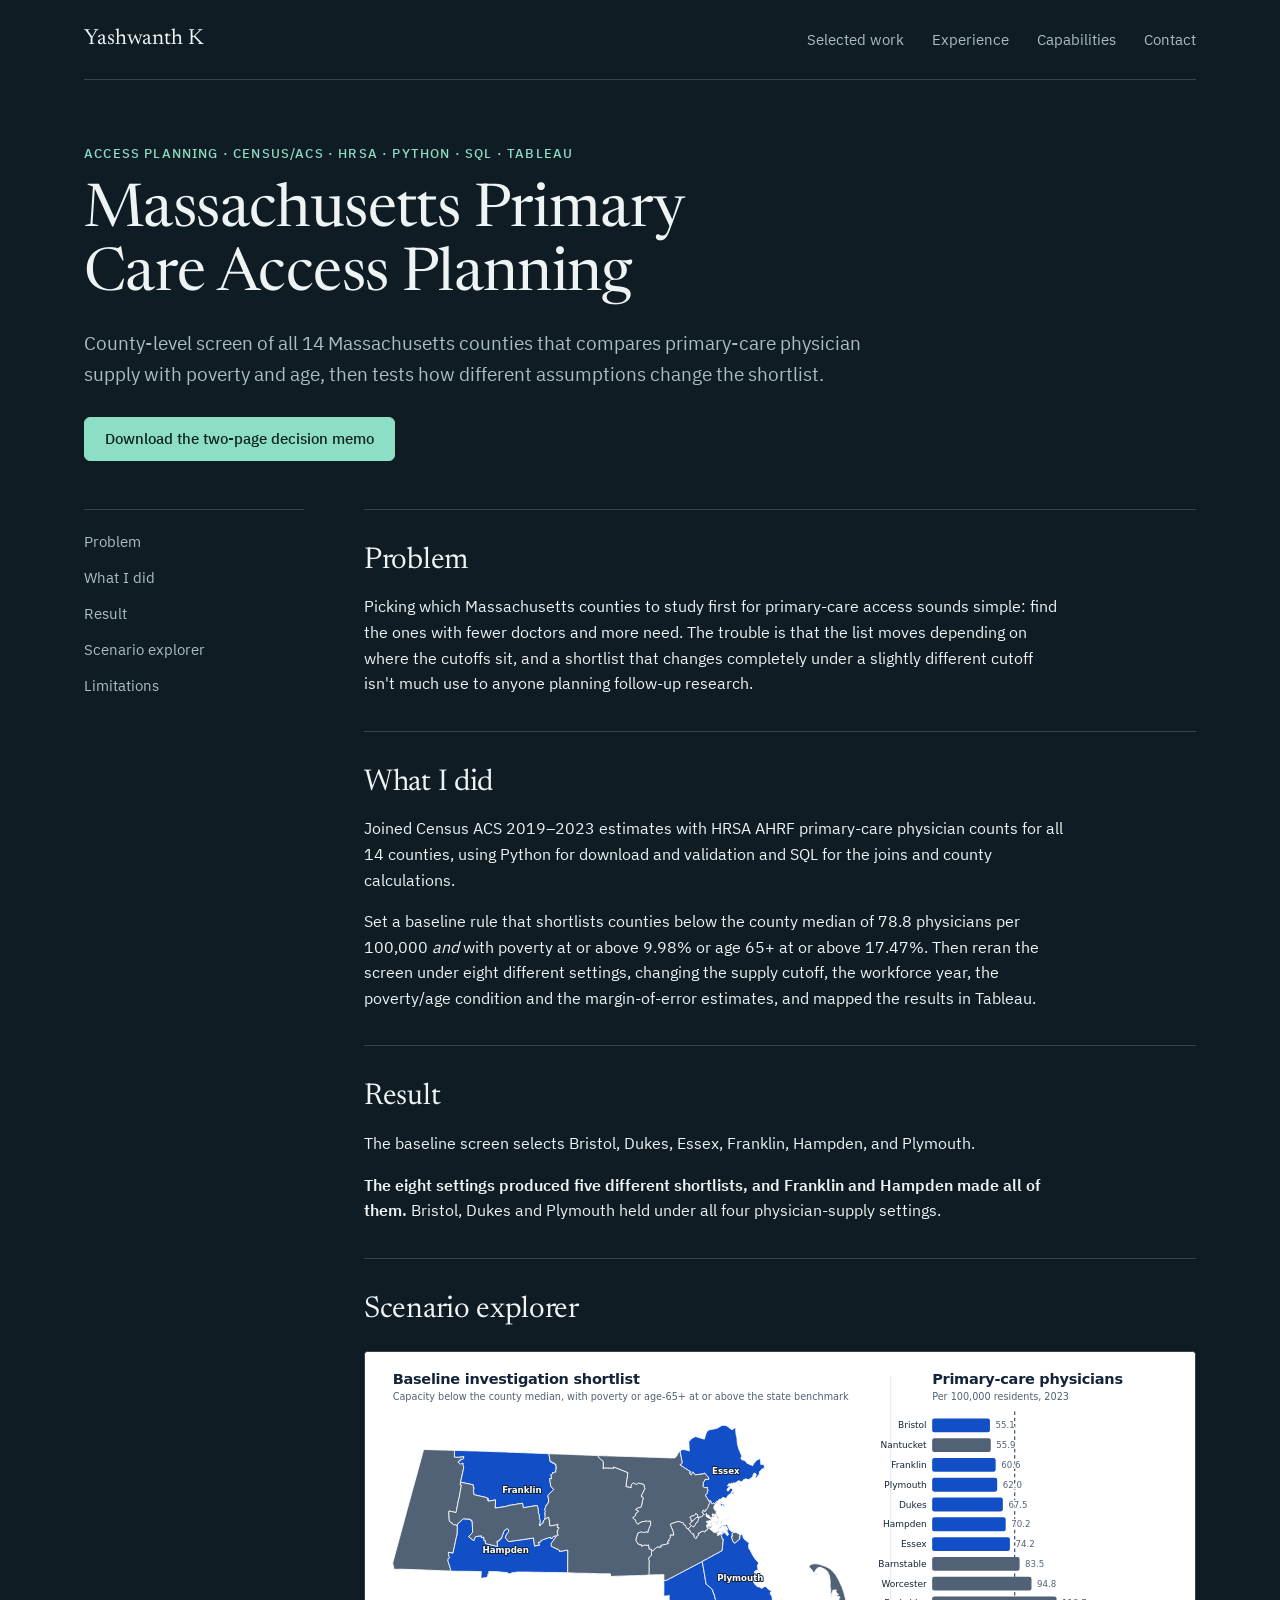
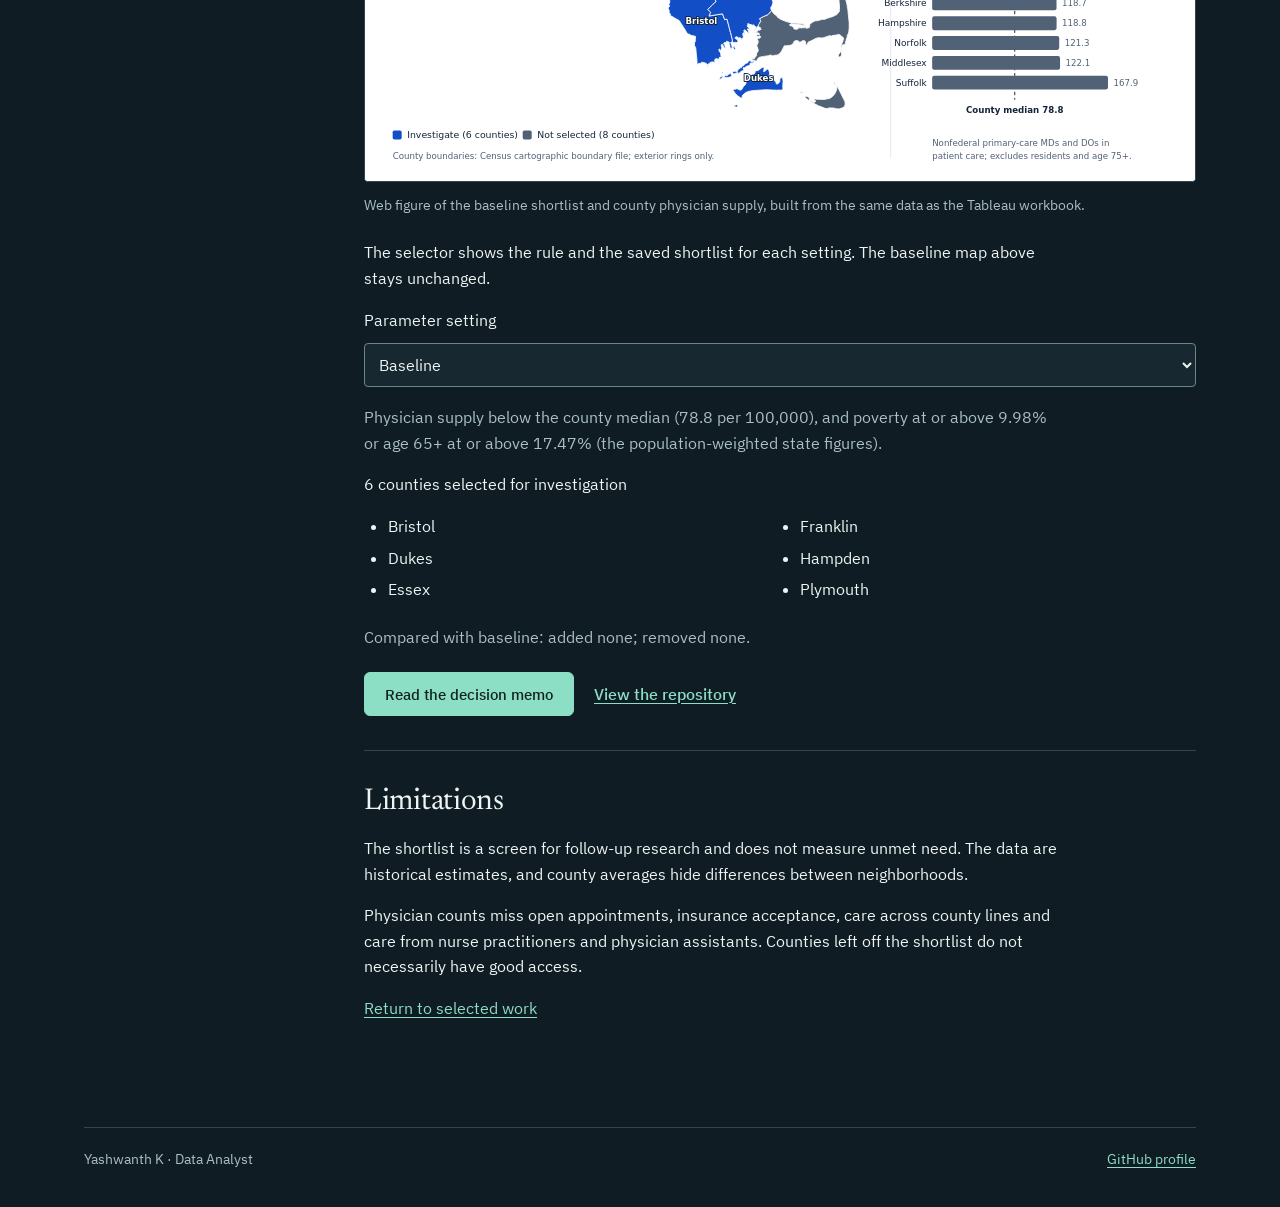
==== commit 955c01d8: "Update name, contact email and years of experience" ====
--- a/access/index.html
+++ b/access/index.html
@@ -1,7 +1,7 @@
-<!doctype html><html lang="en"><head><meta charset="utf-8"><meta name="viewport" content="width=device-width,initial-scale=1"><meta name="theme-color" content="#101C24"><title>Massachusetts Primary Care Access Planning | Yashwanth Naidu Kanajam</title><meta name="description" content="County-level screen of Massachusetts primary-care access using public data, with sensitivity testing of the resulting shortlist."><link rel="icon" type="image/svg+xml" href="data:image/svg+xml,%3Csvg xmlns='http://www.w3.org/2000/svg' viewBox='0 0 32 32'%3E%3Crect width='32' height='32' rx='5' fill='%23101C24'/%3E%3Cpath d='M7 8l7 9v8h4v-8l7-9h-5l-4 5-4-5z' fill='%238CDEC4'/%3E%3C/svg%3E"><link rel="stylesheet" href="../styles.css?v=11"><link rel="stylesheet" href="../explorer.css"><script defer src="../site.js?v=11"></script><script defer src="../access-data.js?v=11"></script><script defer src="../access.js?v=11"></script><link rel="canonical" href="https://yashwanth-kanajam.github.io/access/"><meta property="og:type" content="website"><meta property="og:url" content="https://yashwanth-kanajam.github.io/access/"><meta property="og:title" content="Massachusetts Primary Care Access Planning"><meta property="og:description" content="County-level screen of Massachusetts primary-care access using public data, with sensitivity testing of the resulting shortlist."><meta property="og:image" content="https://yashwanth-kanajam.github.io/assets/og-preview.png"><meta property="og:image:width" content="1200"><meta property="og:image:height" content="630"><meta property="og:image:alt" content="Yashwanth Naidu Kanajam, Data Analyst: I build reports and check the numbers behind them."><meta name="twitter:card" content="summary_large_image"></head><body><a class="skip" href="#main">Skip to content</a><div class="wrap"><header class="site-head"><a class="brand" href="../index.html">Yashwanth Naidu Kanajam</a><nav aria-label="Main navigation"><ul><li><a href="../index.html#work">Selected work</a></li><li><a href="../index.html#experience">Experience</a></li><li><a href="../index.html#capabilities">Capabilities</a></li><li><a href="../index.html#contact">Contact</a></li></ul></nav></header><main id="main" tabindex="-1"><div class="case-head"><p class="eyebrow">Access planning · Census/ACS · HRSA · Python · SQL · Tableau</p><h1>Massachusetts Primary Care Access Planning</h1><p class="lead">County-level screen of all 14 Massachusetts counties that compares primary-care physician supply with poverty and age, then tests how different assumptions change the shortlist.</p><a class="button" href="../downloads/access-decision-memo.pdf" download>Download the two-page decision memo</a></div><div class="case-grid"><nav class="case-nav" aria-label="Case study contents"><a href="#problem">Problem</a><a href="#approach">What I did</a><a href="#result">Result</a><a href="#dashboard">Scenario explorer</a><a href="#limitations">Limitations</a></nav><div class="case-body">
+<!doctype html><html lang="en"><head><meta charset="utf-8"><meta name="viewport" content="width=device-width,initial-scale=1"><meta name="theme-color" content="#101C24"><title>Massachusetts Primary Care Access Planning | Yashwanth K</title><meta name="description" content="County-level screen of Massachusetts primary-care access using public data, with sensitivity testing of the resulting shortlist."><link rel="icon" type="image/svg+xml" href="data:image/svg+xml,%3Csvg xmlns='http://www.w3.org/2000/svg' viewBox='0 0 32 32'%3E%3Crect width='32' height='32' rx='5' fill='%23101C24'/%3E%3Cpath d='M7 8l7 9v8h4v-8l7-9h-5l-4 5-4-5z' fill='%238CDEC4'/%3E%3C/svg%3E"><link rel="stylesheet" href="../styles.css?v=11"><link rel="stylesheet" href="../explorer.css"><script defer src="../site.js?v=11"></script><script defer src="../access-data.js?v=11"></script><script defer src="../access.js?v=11"></script><link rel="canonical" href="https://yashwanth-kanajam.github.io/access/"><meta property="og:type" content="website"><meta property="og:url" content="https://yashwanth-kanajam.github.io/access/"><meta property="og:title" content="Massachusetts Primary Care Access Planning"><meta property="og:description" content="County-level screen of Massachusetts primary-care access using public data, with sensitivity testing of the resulting shortlist."><meta property="og:image" content="https://yashwanth-kanajam.github.io/assets/og-preview.png"><meta property="og:image:width" content="1200"><meta property="og:image:height" content="630"><meta property="og:image:alt" content="Yashwanth K, Data Analyst: I build reports and check the numbers behind them."><meta name="twitter:card" content="summary_large_image"></head><body><a class="skip" href="#main">Skip to content</a><div class="wrap"><header class="site-head"><a class="brand" href="../index.html">Yashwanth K</a><nav aria-label="Main navigation"><ul><li><a href="../index.html#work">Selected work</a></li><li><a href="../index.html#experience">Experience</a></li><li><a href="../index.html#capabilities">Capabilities</a></li><li><a href="../index.html#contact">Contact</a></li></ul></nav></header><main id="main" tabindex="-1"><div class="case-head"><p class="eyebrow">Access planning · Census/ACS · HRSA · Python · SQL · Tableau</p><h1>Massachusetts Primary Care Access Planning</h1><p class="lead">County-level screen of all 14 Massachusetts counties that compares primary-care physician supply with poverty and age, then tests how different assumptions change the shortlist.</p><a class="button" href="../downloads/access-decision-memo.pdf" download>Download the two-page decision memo</a></div><div class="case-grid"><nav class="case-nav" aria-label="Case study contents"><a href="#problem">Problem</a><a href="#approach">What I did</a><a href="#result">Result</a><a href="#dashboard">Scenario explorer</a><a href="#limitations">Limitations</a></nav><div class="case-body">
 <section id="problem"><h2>Problem</h2><p>Picking which Massachusetts counties to study first for primary-care access sounds simple: find the ones with fewer doctors and more need. The trouble is that the list moves depending on where the cutoffs sit, and a shortlist that changes completely under a slightly different cutoff isn't much use to anyone planning follow-up research.</p></section>
 <section id="approach"><h2>What I did</h2><p>Joined Census ACS 2019–2023 estimates with HRSA AHRF primary-care physician counts for all 14 counties, using Python for download and validation and SQL for the joins and county calculations.</p><p>Set a baseline rule that shortlists counties below the county median of 78.8 physicians per 100,000 <em>and</em> with poverty at or above 9.98% or age 65+ at or above 17.47%. Then reran the screen under eight different settings, changing the supply cutoff, the workforce year, the poverty/age condition and the margin-of-error estimates, and mapped the results in Tableau.</p></section>
 <section id="result"><h2>Result</h2><p>The baseline screen selects Bristol, Dukes, Essex, Franklin, Hampden, and Plymouth.</p><p><strong>The eight settings produced five different shortlists, and Franklin and Hampden made all of them.</strong> Bristol, Dukes and Plymouth held under all four physician-supply settings.</p></section>
 <section id="dashboard"><h2>Scenario explorer</h2><figure style="margin:24px 0"><a href="../assets/ma_access_overview.svg" aria-label="Open the full-size shortlist and physician-supply figure"><img src="../assets/ma_access_overview.svg" width="1200" height="620" style="display:block;width:100%;height:auto" alt="Left: map of the 14 Massachusetts counties with the six baseline shortlist counties — Bristol, Dukes, Essex, Franklin, Hampden, and Plymouth — filled in blue. Right: primary-care physicians per 100,000 residents by county, sorted ascending, with the county median of 78.8 marked; Nantucket falls below the median but is not shortlisted." loading="lazy"></a><figcaption class="meta" style="margin-top:12px">Web figure of the baseline shortlist and county physician supply, built from the same data as the Tableau workbook.</figcaption></figure><p>The selector shows the rule and the saved shortlist for each setting. The baseline map above stays unchanged.</p><div id="scenario-app" hidden><label for="scenario-choice">Parameter setting</label><select id="scenario-choice"></select><p id="scenario-rule" class="quiet"></p><p id="scenario-status" role="status"></p><ul id="scenario-counties"></ul><p id="scenario-change" class="quiet"></p></div><noscript><p>Baseline: Bristol, Dukes, Essex, Franklin, Hampden, and Plymouth. Read the decision memo for the full comparison across settings.</p></noscript><div class="action-row"><a class="button" href="../downloads/access-decision-memo.pdf" download>Read the decision memo</a><a class="text-link" href="https://github.com/yashwanth-kanajam/ma-primary-care-access">View the repository</a></div></section>
 <section id="limitations"><h2>Limitations</h2><p>The shortlist is a screen for follow-up research and does not measure unmet need. The data are historical estimates, and county averages hide differences between neighborhoods.</p><p>Physician counts miss open appointments, insurance acceptance, care across county lines and care from nurse practitioners and physician assistants. Counties left off the shortlist do not necessarily have good access.</p><p><a href="../index.html#work">Return to selected work</a></p></section>
-</div></div></main><footer><span>Yashwanth Naidu Kanajam · Data Analyst</span><a href="https://github.com/yashwanth-kanajam">GitHub profile</a></footer></div></body></html>
+</div></div></main><footer><span>Yashwanth K · Data Analyst</span><a href="https://github.com/yashwanth-kanajam">GitHub profile</a></footer></div></body></html>
